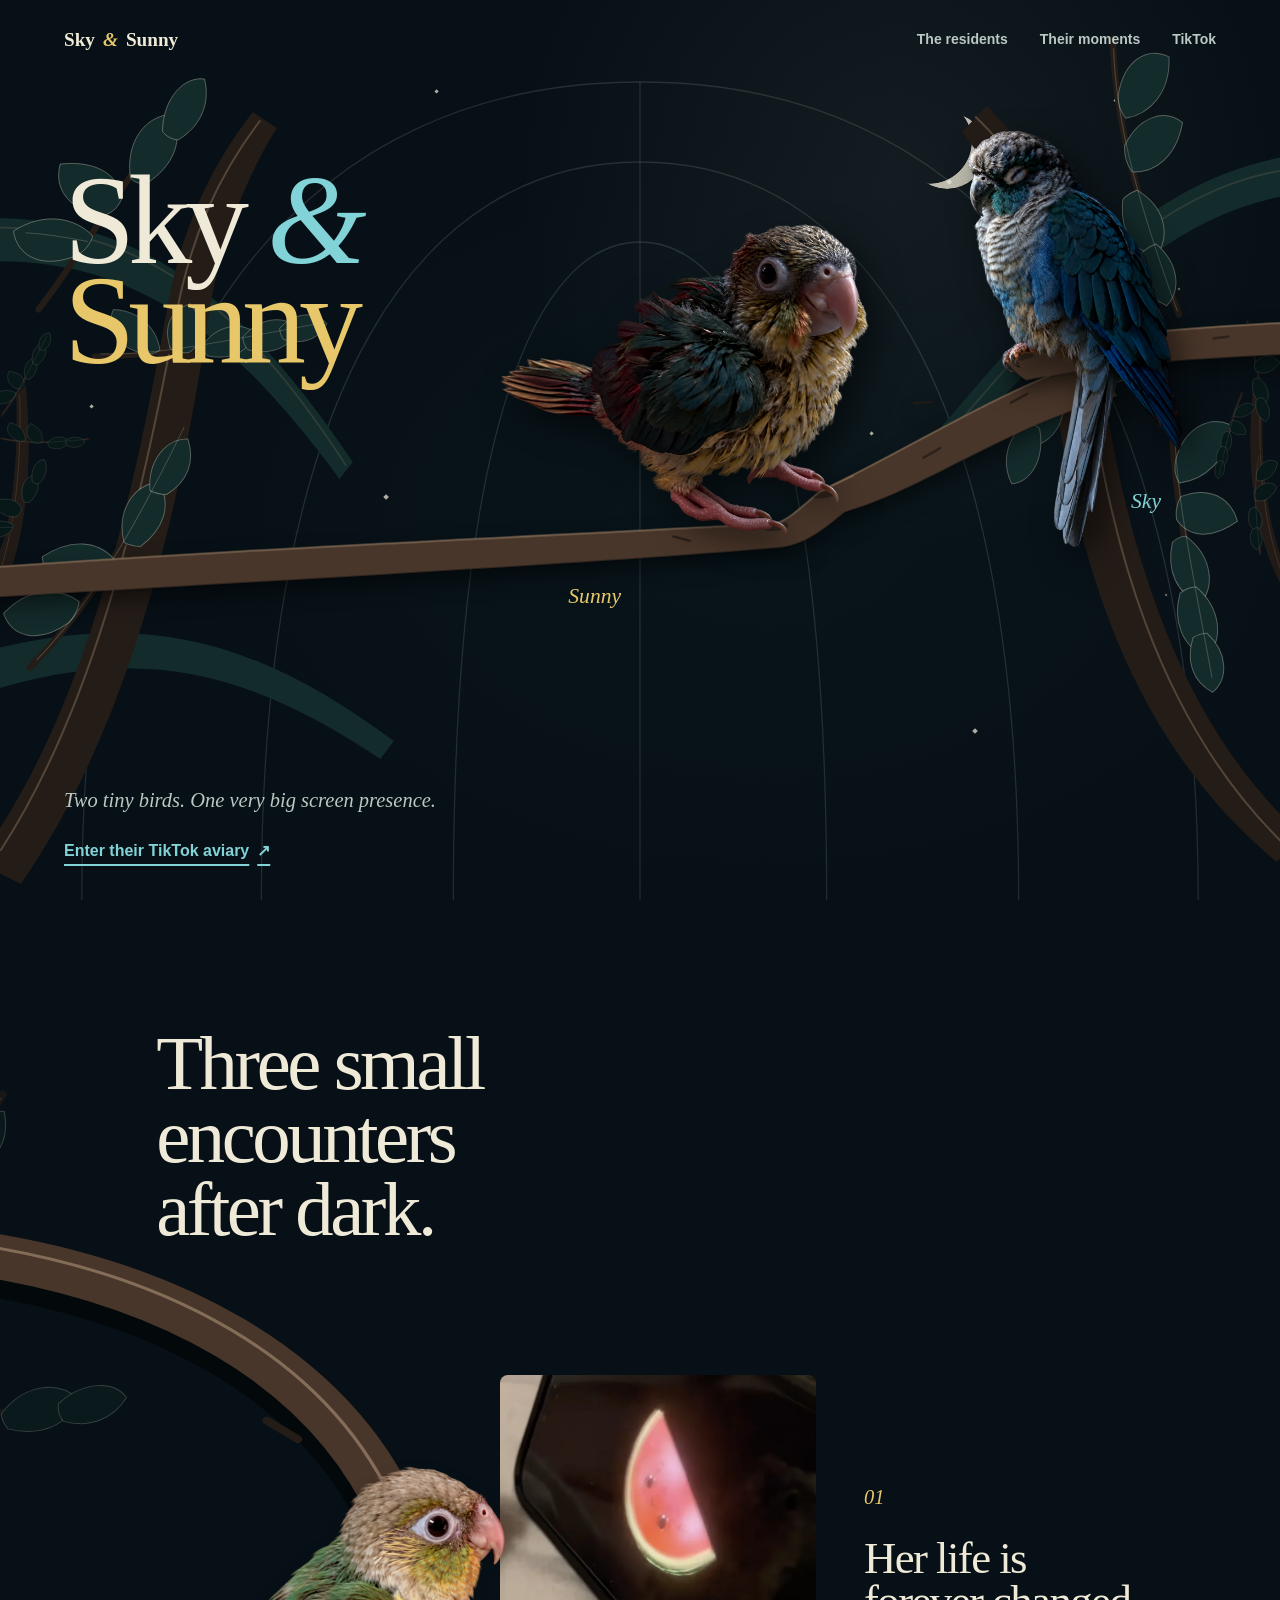
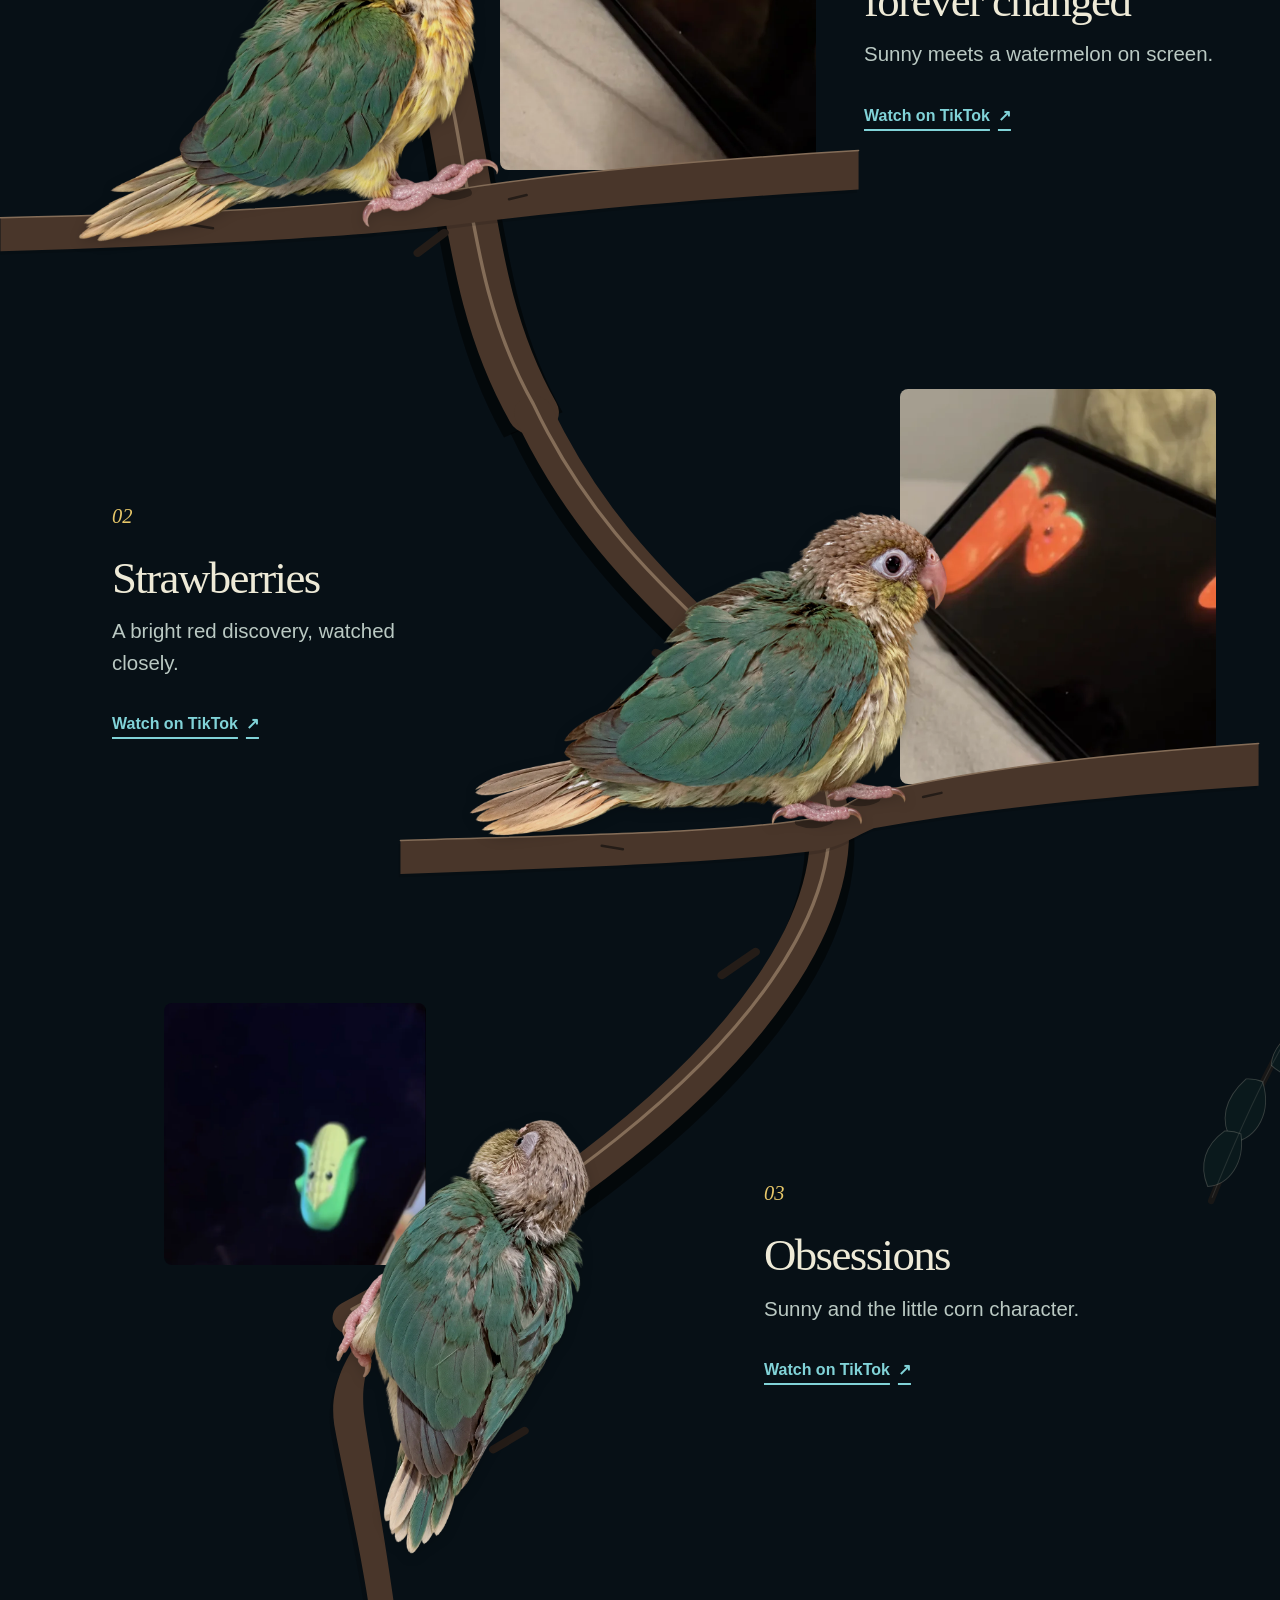
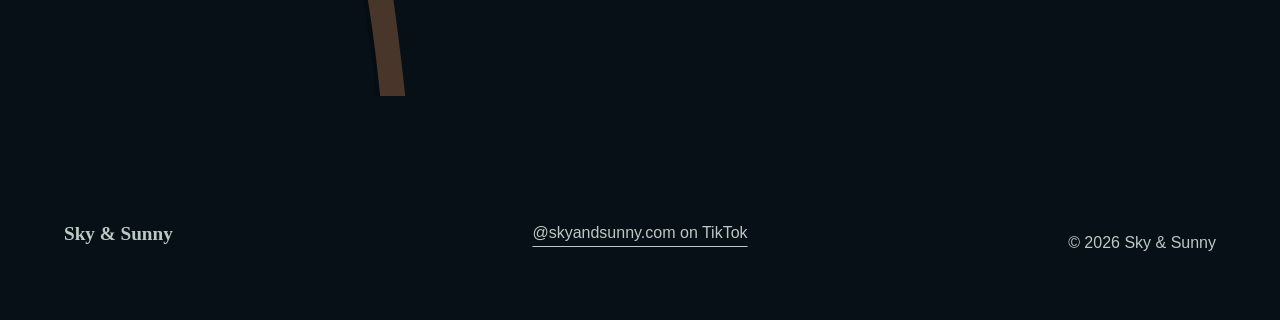
==== index.html @ a493c11f "fix: match hero residents to night reference" ====
<!doctype html>
<html lang="en">
<head>
  <meta charset="utf-8">
  <meta name="viewport" content="width=device-width, initial-scale=1">
  <meta name="description" content="Enter Sky and Sunny’s moonlit aviary and watch three authentic moments from their TikTok account.">
  <title>Sky &amp; Sunny | Night Aviary</title>
  <link rel="icon" href="data:,">
  <link rel="stylesheet" href="/styles.css">
  <script src="/script.js" defer></script>
</head>
<body>
  <a class="skip-link" href="#main-content">Skip to main content</a>

  <header class="site-header">
    <nav class="site-nav" aria-label="Primary navigation">
      <a class="wordmark" href="#top" aria-label="Sky and Sunny, back to top">Sky <span>&amp;</span> Sunny</a>
      <button class="menu-toggle" id="menu-toggle" type="button" aria-expanded="false" aria-controls="site-menu">
        <span>Menu</span>
        <span class="menu-icon" aria-hidden="true"><span></span><span></span></span>
      </button>
      <div class="site-menu" id="site-menu">
        <a href="#residents">The residents</a>
        <a href="#moments">Their moments</a>
        <a href="https://www.tiktok.com/@skyandsunny.com" target="_blank" rel="noreferrer">TikTok</a>
      </div>
    </nav>
  </header>

  <main id="main-content">
    <svg class="scene-definitions" width="0" height="0" aria-hidden="true" focusable="false">
      <defs>
        <symbol id="leaf-spray-a" viewBox="0 0 200 160">
          <path class="leaf-stem" d="M12 148C58 116 102 72 187 13"></path>
          <path class="leaf-blade" d="M54 116C25 119 8 104 11 83C39 75 61 87 70 105C66 111 61 114 54 116Z"></path>
          <path class="leaf-vein" d="M20 87C38 94 52 101 65 108"></path>
          <path class="leaf-blade" d="M83 92C58 81 51 60 62 43C89 48 104 64 101 83C96 89 91 92 83 92Z"></path>
          <path class="leaf-blade" d="M112 70C116 42 137 26 158 31C162 54 147 71 122 78C117 76 114 74 112 70Z"></path>
          <path class="leaf-blade" d="M147 42C155 17 176 5 191 12C190 32 177 47 157 52C152 50 149 47 147 42Z"></path>
        </symbol>
        <symbol id="leaf-spray-b" viewBox="0 0 200 160">
          <path class="leaf-stem" d="M18 150C62 124 102 91 177 18"></path>
          <path class="leaf-blade" d="M54 125C31 132 13 121 11 104C33 92 55 99 67 114C64 120 60 123 54 125Z"></path>
          <path class="leaf-blade" d="M75 108C57 94 57 76 69 63C90 72 98 87 91 102C86 106 81 108 75 108Z"></path>
          <path class="leaf-blade" d="M98 90C100 68 116 53 134 55C138 74 127 89 107 96C103 95 100 93 98 90Z"></path>
          <path class="leaf-blade" d="M126 64C130 41 148 27 166 31C169 50 157 66 136 72C131 70 128 68 126 64Z"></path>
          <path class="leaf-blade" d="M151 40C155 20 171 9 186 14C187 31 176 43 159 47C155 45 153 43 151 40Z"></path>
          <path class="leaf-vein" d="M22 145C67 120 109 80 177 20"></path>
        </symbol>
        <symbol id="leaf-spray-c" viewBox="0 0 200 160">
          <path class="leaf-stem" d="M8 146C64 125 116 91 190 30"></path>
          <path class="leaf-blade" d="M48 128C21 133 5 120 7 101C33 91 53 101 62 117C58 123 54 126 48 128Z"></path>
          <path class="leaf-blade" d="M82 111C58 108 45 92 51 75C77 71 94 82 99 99C95 105 89 109 82 111Z"></path>
          <path class="leaf-blade" d="M111 91C116 67 135 55 154 61C155 81 143 94 121 99C117 97 114 95 111 91Z"></path>
          <path class="leaf-blade" d="M145 64C153 43 172 34 187 41C185 59 173 70 155 72C151 70 148 68 145 64Z"></path>
          <path class="leaf-vein" d="M15 143C67 123 119 88 188 32"></path>
        </symbol>
      </defs>
    </svg>

    <section class="hero-habitat" id="top" aria-labelledby="hero-title">
      <div class="habitat-plane canopy-back" data-depth="-2" aria-hidden="true">
        <div class="moon-disc"></div>
        <div class="star-field">
          <span class="star"></span><span class="star"></span><span class="star"></span>
          <span class="star"></span><span class="star"></span><span class="star"></span>
          <span class="star"></span><span class="star"></span><span class="star"></span>
          <span class="star"></span><span class="star"></span><span class="star"></span>
        </div>
        <svg class="aviary-ribs" viewBox="0 0 1440 900" preserveAspectRatio="none" focusable="false">
          <path d="M92 900C92 324 356 82 720 82S1348 324 1348 900"></path>
          <path d="M294 900C294 376 478 162 720 162S1146 376 1146 900"></path>
          <path d="M510 900C510 430 602 242 720 242S930 430 930 900"></path>
          <path d="M720 82V900"></path>
        </svg>
        <svg class="back-branches" viewBox="0 0 1440 900" preserveAspectRatio="none" focusable="false">
          <path class="back-branch" d="M-50 219C137 208 257 278 397 462L382 479C246 315 132 249 -50 263Z"></path>
          <path class="back-branch" d="M1492 151C1291 166 1200 285 1031 455L1048 474C1218 315 1307 203 1492 190Z"></path>
          <path class="back-branch" d="M-88 672C142 596 285 637 443 741L428 759C272 667 137 632 -88 716Z"></path>
          <path class="back-branch-light" d="M-32 228C146 220 261 290 389 465M1478 166C1295 181 1208 292 1040 462"></path>
        </svg>
      </div>

      <div class="habitat-plane canopy-middle" data-depth="2" aria-hidden="true">
        <svg class="middle-foliage foliage-left" viewBox="0 0 520 900" focusable="false">
          <path class="branch-fill" d="M-32 862C68 726 118 536 158 310C172 230 202 166 244 112L268 128C230 190 208 256 198 328C164 552 111 741 12 884Z"></path>
          <path class="branch-fill-light" d="M-8 850C79 716 128 531 168 312C183 234 210 175 251 121"></path>
          <g class="leaf-fill">
            <use href="#leaf-spray-a" x="-18" y="94" width="258" height="202" transform="rotate(-17 110 195)"></use>
            <use href="#leaf-spray-b" x="92" y="250" width="218" height="174" transform="rotate(31 201 337)"></use>
            <use href="#leaf-spray-c" x="-42" y="430" width="276" height="214" transform="rotate(-25 92 537)"></use>
          </g>
        </svg>
        <svg class="middle-foliage foliage-right" viewBox="0 0 520 900" focusable="false">
          <path class="branch-fill" d="M552 836C430 726 370 548 344 326C334 236 294 164 236 106L211 132C263 196 291 265 299 347C320 561 381 742 526 862Z"></path>
          <path class="branch-fill-light" d="M531 842C411 724 354 547 331 329C321 243 284 174 225 117"></path>
          <g class="leaf-fill">
            <use href="#leaf-spray-c" x="270" y="74" width="270" height="210" transform="rotate(109 404 180)"></use>
            <use href="#leaf-spray-a" x="190" y="270" width="238" height="186" transform="rotate(151 312 364)"></use>
            <use href="#leaf-spray-b" x="306" y="438" width="280" height="218" transform="rotate(121 446 546)"></use>
          </g>
        </svg>
      </div>

      <div class="hero-content" id="residents">
        <div class="hero-title-block">
          <h1 id="hero-title"><span>Sky <i>&amp;</i></span><span>Sunny</span></h1>
        </div>
        <div class="residents" aria-label="Portraits of Sunny and Sky">
          <figure class="resident resident-sunny" data-face="sunny">
            <svg class="resident-support shared-perch" data-support-svg="sunny" viewBox="0 0 1366 1152" aria-hidden="true" focusable="false">
              <defs>
                <clipPath id="sunny-support-clip" clipPathUnits="userSpaceOnUse"><path d="M-2200 1280C-1200 1200 -300 1160 980 1095C1040 1080 1100 1010 1150 975C1420 850 1850 620 2100 670C2300 760 2450 850 2600 926L2600 1010C2450 930 2300 840 2100 790C1850 760 1500 950 1230 1052C1160 1110 1090 1170 990 1180C300 1240 -900 1300 -2200 1380Z"></path></clipPath>
                <clipPath id="sunny-wide-trim" clipPathUnits="userSpaceOnUse"><rect x="-3000" y="-1000" width="4260" height="4000"></rect></clipPath>
              </defs>
              <path class="support-shadow support-wide" clip-path="url(#sunny-wide-trim)" transform="translate(-5 10)" d="M-2200 1280C-1200 1200 -300 1160 980 1095C1040 1080 1100 1010 1150 975C1420 850 1850 620 2100 670C2320 650 2580 640 2800 650C2580 690 2320 720 2100 740C1850 760 1500 950 1230 1052C1160 1110 1090 1170 990 1180C300 1240 -900 1300 -2200 1380Z"></path>
              <path class="support-shadow support-intermediate" transform="translate(-5 10)" d="M-2200 1280C-1200 1200 -300 1160 980 1095C1040 1080 1100 1010 1150 975C1420 850 1850 620 2100 670C2300 760 2450 850 2600 926C2740 920 2890 900 3000 900C2860 940 2720 980 2600 1010C2450 930 2300 840 2100 790C1850 760 1500 950 1230 1052C1160 1110 1090 1170 990 1180C300 1240 -900 1300 -2200 1380Z"></path>
              <path class="support-shadow support-connector support-connector-wide" transform="translate(-5 10)" d="M1150 975C1420 850 1780 620 2110 510L2200 640C1800 750 1500 980 1230 1052C1200 1060 1170 1020 1150 975Z"></path>
              <path class="support-shadow support-connector support-connector-tablet" transform="translate(-5 10)" d="M1150 975C1260 910 1420 650 1600 520L1720 620C1530 700 1340 880 1230 1052C1200 1060 1170 1020 1150 975Z"></path>
              <path class="support-wood support-wide" clip-path="url(#sunny-wide-trim)" data-shared-support="sunny" data-internal-terminal="2800,650" d="M-2200 1280C-1200 1200 -300 1160 980 1095C1040 1080 1100 1010 1150 975C1420 850 1850 620 2100 670C2320 650 2580 640 2800 650C2580 690 2320 720 2100 740C1850 760 1500 950 1230 1052C1160 1110 1090 1170 990 1180C300 1240 -900 1300 -2200 1380Z"></path>
              <path class="support-wood support-intermediate" data-shared-support="sunny" data-internal-terminal="3000,900" d="M-2200 1280C-1200 1200 -300 1160 980 1095C1040 1080 1100 1010 1150 975C1420 850 1850 620 2100 670C2300 760 2450 850 2600 926C2740 920 2890 900 3000 900C2860 940 2720 980 2600 1010C2450 930 2300 840 2100 790C1850 760 1500 950 1230 1052C1160 1110 1090 1170 990 1180C300 1240 -900 1300 -2200 1380Z"></path>
              <path class="support-wood support-connector support-connector-wide" data-shared-support="connector" d="M1150 975C1420 850 1780 620 2110 510L2200 640C1800 750 1500 980 1230 1052C1200 1060 1170 1020 1150 975Z"></path>
              <path class="support-wood support-connector support-connector-tablet" data-shared-support="connector" d="M1150 975C1260 910 1420 650 1600 520L1720 620C1530 700 1340 880 1230 1052C1200 1060 1170 1020 1150 975Z"></path>
              <path class="support-boundary support-wide" clip-path="url(#sunny-wide-trim)" data-support-contour="sunny" data-support-bird=".resident-sunny .resident-cutout" data-support-anchors="980,1095;1150,975" d="M-2200 1280C-1200 1200 -300 1160 980 1095C1040 1080 1100 1010 1150 975C1420 850 1850 620 2100 670C2320 650 2580 640 2800 650"></path>
              <path class="support-boundary support-intermediate" data-support-contour="sunny" data-support-bird=".resident-sunny .resident-cutout" data-support-anchors="980,1095;1150,975" d="M-2200 1280C-1200 1200 -300 1160 980 1095C1040 1080 1100 1010 1150 975C1420 850 1850 620 2100 670C2300 760 2450 850 2600 926C2740 920 2890 900 3000 900"></path>
              <path class="support-boundary support-connector support-connector-wide" d="M1150 975C1420 850 1780 620 2110 510"></path>
              <path class="support-boundary support-connector support-connector-tablet" d="M1150 975C1260 910 1420 650 1600 520"></path>
              <path class="support-contact-shadow" clip-path="url(#sunny-support-clip)" d="M934 1103Q974 1119 1018 1101M1110 990Q1148 1002 1190 982"></path>
              <path class="support-fissure sunny-support-fissure" clip-path="url(#sunny-wide-trim)" d="M620 1140L680 1156M1310 972L1362 958M1510 950L1560 936"></path>
              <path class="support-fissure support-connector support-connector-wide" d="M1510 860L1570 825M1820 665L1880 632"></path>
              <path class="support-fissure support-connector support-connector-tablet" d="M1218 785L1260 742M1270 590L1315 555"></path>
            </svg>
            <img class="resident-cutout" src="/assets/sunny-cutout.webp" width="1366" height="1152" alt="Sunny, a small green-and-yellow bird with a rosy tail and visible pink feet.">
            <figcaption>Sunny</figcaption>
          </figure>
          <figure class="resident resident-sky" data-face="sky">
            <svg class="resident-support" data-support-svg="sky" viewBox="0 0 1024 1536" aria-hidden="true" focusable="false">
              <defs><clipPath id="sky-support-clip" clipPathUnits="userSpaceOnUse"><path d="M300 850C320 840 340 830 350 824C620 760 980 730 1450 710L1450 825C980 842 650 870 378 924C340 900 320 875 300 850Z"></path></clipPath></defs>
              <path class="support-shadow" transform="translate(-5 10)" d="M300 850C320 840 340 830 350 824C620 760 980 730 1450 710L1450 825C980 842 650 870 378 924C340 900 320 875 300 850Z"></path>
              <path class="support-wood" data-shared-support="sky" d="M300 850C320 840 340 830 350 824C620 760 980 730 1450 710L1450 825C980 842 650 870 378 924C340 900 320 875 300 850Z"></path>
              <path class="support-boundary" data-support-contour="sky" data-support-bird=".resident-sky .resident-cutout" data-support-anchors="350,824" d="M300 850C320 840 340 830 350 824C620 760 980 730 1450 710"></path>
              <path class="support-contact-shadow" clip-path="url(#sky-support-clip)" d="M302 835Q346 852 394 832"></path>
              <path class="support-fissure" d="M-30 1008L34 1004M650 820L716 808M1060 772L1114 766"></path>
            </svg>
            <img class="resident-cutout" src="/assets/sky-cutout.webp" width="1024" height="1536" alt="Sky, a turquoise-and-grey bird ready to settle on the shared branch.">
            <figcaption>Sky</figcaption>
          </figure>
        </div>
        <div class="hero-note">
          <p>Two tiny birds. One very big screen presence.</p>
          <a href="https://www.tiktok.com/@skyandsunny.com" target="_blank" rel="noreferrer">Enter their TikTok aviary <span aria-hidden="true">↗</span></a>
        </div>
      </div>

      <div class="habitat-plane canopy-foreground" data-depth="4" data-entrance aria-hidden="true">
        <svg class="front-foliage front-left" viewBox="0 0 540 900" focusable="false">
          <path class="branch-front" d="M-42 932C35 760 65 532 57 258L91 221C116 504 95 747 12 944Z"></path>
          <path class="branch-front-light" d="M-15 924C48 751 77 526 69 256"></path>
          <g class="leaf-front">
            <use href="#leaf-spray-b" x="-76" y="58" width="322" height="250" transform="rotate(-21 82 181)"></use>
            <use href="#leaf-spray-c" x="18" y="286" width="294" height="230" transform="rotate(33 164 398)"></use>
            <use href="#leaf-spray-a" x="-100" y="520" width="344" height="268" transform="rotate(-27 72 654)"></use>
          </g>
        </svg>
        <svg class="front-foliage front-right" viewBox="0 0 540 900" focusable="false">
          <path class="branch-front" d="M590 934C501 760 470 525 482 258L448 222C419 498 444 746 558 948Z"></path>
          <path class="branch-front-light" d="M566 928C489 751 462 524 473 257"></path>
          <g class="leaf-front">
            <use href="#leaf-spray-a" x="294" y="42" width="330" height="256" transform="rotate(117 459 171)"></use>
            <use href="#leaf-spray-b" x="220" y="284" width="298" height="232" transform="rotate(145 369 400)"></use>
            <use href="#leaf-spray-c" x="310" y="512" width="342" height="266" transform="rotate(122 481 645)"></use>
          </g>
        </svg>
      </div>
    </section>

    <section class="moments-habitat" id="moments" aria-labelledby="moments-title">
      <div class="moments-intro">
        <h2 id="moments-title">Three small encounters after dark.</h2>
      </div>
      <svg class="moment-foliage moment-foliage-left" viewBox="0 0 340 800" aria-hidden="true" focusable="false">
        <use href="#leaf-spray-c" x="-80" y="28" width="300" height="232" transform="rotate(-19 70 144)"></use>
        <use href="#leaf-spray-a" x="22" y="244" width="254" height="198" transform="rotate(29 148 344)"></use>
        <use href="#leaf-spray-b" x="-98" y="490" width="318" height="246" transform="rotate(-27 62 612)"></use>
      </svg>
      <svg class="moment-foliage moment-foliage-right" viewBox="0 0 340 800" aria-hidden="true" focusable="false">
        <use href="#leaf-spray-b" x="118" y="40" width="300" height="232" transform="rotate(113 270 156)"></use>
        <use href="#leaf-spray-c" x="40" y="270" width="258" height="200" transform="rotate(151 172 370)"></use>
        <use href="#leaf-spray-a" x="132" y="500" width="314" height="244" transform="rotate(123 288 622)"></use>
      </svg>
      <svg class="habitat-branch habitat-branch-compact" viewBox="0 0 390 2720" preserveAspectRatio="none" aria-hidden="true" focusable="false">
        <path class="compact-branch-shadow" transform="translate(-7 8)" d="M421 -50C398 145 368 260 356 327C401 365 416 485 416 807C404 901 372 1012 358 1077C401 1120 415 1275 415 1586C403 1710 350 1832 264 1910C235 1902 210 1892 190 1888C180 1905 176 1922 177.6 1938L177.6 2082C238 2104 355 2112 400 2152C416 2250 416 2450 416 2647C407 2708 383 2760 364 2790L384 2790C406 2740 427 2690 429 2638C424 2440 424 2230 409 2144C365 2098 260 2080 207 2052C205 1994 209 1955 218 1920C233 1918 248 1915 264 1910C380 1840 419 1702 428 1580C424 1265 412 1105 375 1068C389 1006 418 895 429 800C424 475 410 350 374 320C386 255 414 140 435 -50Z"></path>
        <path class="branch-main compact-branch-main segment-three" data-support-body="obsessions" d="M421 -50C398 145 368 260 356 327C401 365 416 485 416 807C404 901 372 1012 358 1077C401 1120 415 1275 415 1586C403 1710 350 1832 264 1910C235 1902 210 1892 190 1888C180 1905 176 1922 177.6 1938L177.6 2082C238 2104 355 2112 400 2152C416 2250 416 2450 416 2647C407 2708 383 2760 364 2790L384 2790C406 2740 427 2690 429 2638C424 2440 424 2230 409 2144C365 2098 260 2080 207 2052C205 1994 209 1955 218 1920C233 1918 248 1915 264 1910C380 1840 419 1702 428 1580C424 1265 412 1105 375 1068C389 1006 418 895 429 800C424 475 410 350 374 320C386 255 414 140 435 -50Z"></path>
        <path class="branch-edge compact-branch-edge" d="M421 -40C399 150 370 262 358 326C402 367 417 486 417 804M416 812C404 906 373 1012 360 1075M359 1082C402 1124 416 1277 416 1584M415 1591C403 1714 350 1832 264 1910C235 1902 210 1892 190 1888C180 1905 176 1922 177.6 1938M400 2152C416 2250 417 2460 417 2644C408 2709 385 2758 366 2782"></path>
        <path class="support-boundary compact-contact-boundary" data-support-contour="obsessions" data-support-bird=".moment-obsessions .moment-bird" data-support-owner=".branch-main.segment-three" data-support-anchors="205,800" data-continuous-main="true" d="M177.6 1938L177.6 2082"></path>
        <path class="branch-mark compact-branch-mark" d="M375 276L391 291M374 1015L392 1028M391 1770L374 1788M389 2460L405 2478"></path>
      </svg>
      <svg class="habitat-branch" viewBox="0 0 1440 2720" preserveAspectRatio="none" aria-hidden="true" focusable="false">
        <path class="branch-shadow segment-one" d="M-80 92C180 124 384 246 456 470C538 724 512 902 600 1080"></path>
        <path class="branch-shadow segment-two" d="M600 1080C690 1298 820 1370 904 1510C996 1664 884 1948 396 2248"></path>
        <path class="branch-shadow branch-fill-shadow segment-three" transform="translate(-4 10)" d="M396 2232L402 2263C388 2288 370 2324 376 2370C390 2460 420 2590 430 2753L460 2772C448 2600 420 2440 410 2360C404 2310 418 2280 430 2255L425 2240Z"></path>
        <path class="branch-main segment-one" d="M-80 76C180 108 384 230 456 454C538 708 512 886 600 1064"></path>
        <path class="branch-main segment-two" data-support-body="obsessions" d="M600 1064C690 1282 820 1354 904 1494C996 1648 884 1932 396 2232"></path>
        <path class="branch-main segment-three" d="M396 2232L402 2263C388 2288 370 2324 376 2370C390 2460 420 2590 430 2753L460 2772C448 2600 420 2440 410 2360C404 2310 418 2280 430 2255L425 2240Z"></path>
        <path class="branch-edge" d="M-80 65C180 97 384 219 456 443C538 697 512 875 600 1053C690 1271 820 1343 904 1483C996 1637 884 1921 396 2221"></path>
        <path class="support-boundary desktop-contact-boundary" data-support-contour="obsessions" data-support-bird=".moment-obsessions .moment-bird" data-support-owner=".branch-main.segment-three" data-support-anchors="205,800" data-continuous-main="true" d="M396 2232L402 2263"></path>
        <path class="branch-mark" d="M300 300L335 324M500 832L470 858M738 1374L774 1392M850 1760L812 1790M590 2378L555 2402"></path>
      </svg>

      <div class="moment-sequence">
        <article class="moment moment-watermelon" data-moment>
          <div class="moment-opening">
            <a class="moment-image-link" href="https://www.tiktok.com/@skyandsunny.com/video/7214467392791907590" target="_blank" rel="noreferrer" aria-label="Watch Her life is forever changed on TikTok">
              <span class="moment-context" aria-hidden="true">
                <img src="/assets/moment-watermelon.webp" width="1400" height="860" alt="" loading="lazy" decoding="async">
              </span>
              <svg class="moment-support moment-twig moment-perch" data-support-svg="watermelon" viewBox="0 0 1448 1086" aria-hidden="true" focusable="false">
                <defs><clipPath id="watermelon-support-clip" clipPathUnits="userSpaceOnUse"><path d="M-180 1010C300 1000 760 985 1100 932C1430 880 1830 845 2250 820L2250 930C1880 952 1480 982 1060 1036C760 1070 300 1090 -180 1105Z"></path></clipPath></defs>
                <path class="support-shadow" transform="translate(-5 10)" d="M-180 1010C300 1000 760 985 1100 932C1430 880 1830 845 2250 820L2250 930C1880 952 1480 982 1060 1036C760 1070 300 1090 -180 1105Z"></path>
                <path class="support-wood" data-support-body="watermelon" d="M-180 1010C300 1000 760 985 1100 932C1430 880 1830 845 2250 820L2250 930C1880 952 1480 982 1060 1036C760 1070 300 1090 -180 1105Z"></path>
                <path class="support-boundary" data-support-contour="watermelon" data-support-bird=".moment-watermelon .moment-bird" data-support-anchors="1100,932" d="M-180 1010C300 1000 760 985 1100 932C1430 880 1830 845 2250 820"></path>
                <path class="support-contact-shadow" clip-path="url(#watermelon-support-clip)" d="M1054 942Q1096 958 1144 939"></path>
                <path class="support-fissure" d="M360 1030L422 1040M1260 958L1310 946"></path>
              </svg>
              <img class="moment-bird" src="/assets/moment-watermelon-cutout.webp" width="1448" height="1086" alt="" loading="lazy" decoding="async">
            </a>
          </div>
          <div class="moment-copy caption-clear">
            <span class="moment-number">01</span>
            <h3>Her life is forever changed</h3>
            <p>Sunny meets a watermelon on screen.</p>
            <a href="https://www.tiktok.com/@skyandsunny.com/video/7214467392791907590" target="_blank" rel="noreferrer">Watch on TikTok <span aria-hidden="true">↗</span></a>
          </div>
        </article>

        <article class="moment moment-strawberries" data-moment>
          <div class="moment-opening">
            <a class="moment-image-link" href="https://www.tiktok.com/@skyandsunny.com/video/7214307952763620613" target="_blank" rel="noreferrer" aria-label="Watch Strawberries on TikTok">
              <span class="moment-context" aria-hidden="true">
                <img src="/assets/moment-strawberries.webp" width="1400" height="851" alt="" loading="lazy" decoding="async">
              </span>
              <svg class="moment-support moment-twig moment-perch" data-support-svg="strawberries" viewBox="0 0 1448 1086" aria-hidden="true" focusable="false">
                <defs><clipPath id="strawberries-support-clip" clipPathUnits="userSpaceOnUse"><path d="M-180 1035C360 1018 770 1012 995 971C1050 960 1092 926 1130 908C1450 830 1820 790 2250 760L2250 880C1880 905 1500 940 1160 1000C1110 1022 1070 1050 1010 1062C770 1095 360 1110 -180 1130Z"></path></clipPath></defs>
                <path class="support-shadow" transform="translate(-5 10)" d="M-180 1035C360 1018 770 1012 995 971C1050 960 1092 926 1130 908C1450 830 1820 790 2250 760L2250 880C1880 905 1500 940 1160 1000C1110 1022 1070 1050 1010 1062C770 1095 360 1110 -180 1130Z"></path>
                <path class="support-wood" data-support-body="strawberries" d="M-180 1035C360 1018 770 1012 995 971C1050 960 1092 926 1130 908C1450 830 1820 790 2250 760L2250 880C1880 905 1500 940 1160 1000C1110 1022 1070 1050 1010 1062C770 1095 360 1110 -180 1130Z"></path>
                <path class="support-boundary" data-support-contour="strawberries" data-support-bird=".moment-strawberries .moment-bird" data-support-anchors="995,971;1130,908" d="M-180 1035C360 1018 770 1012 995 971C1050 960 1092 926 1130 908C1450 830 1820 790 2250 760"></path>
                <path class="support-contact-shadow" clip-path="url(#strawberries-support-clip)" d="M948 982Q990 998 1034 978M1088 920Q1127 936 1168 916"></path>
                <path class="support-fissure" d="M390 1050L450 1060M1300 912L1352 900"></path>
              </svg>
              <img class="moment-bird" src="/assets/moment-strawberries-cutout.webp" width="1448" height="1086" alt="" loading="lazy" decoding="async">
            </a>
          </div>
          <div class="moment-copy caption-clear">
            <span class="moment-number">02</span>
            <h3>Strawberries</h3>
            <p>A bright red discovery, watched closely.</p>
            <a href="https://www.tiktok.com/@skyandsunny.com/video/7214307952763620613" target="_blank" rel="noreferrer">Watch on TikTok <span aria-hidden="true">↗</span></a>
          </div>
        </article>

        <article class="moment moment-obsessions" data-moment>
          <div class="moment-opening">
            <a class="moment-image-link" href="https://www.tiktok.com/@skyandsunny.com/video/7213469583162854662" target="_blank" rel="noreferrer" aria-label="Watch Obsessions on TikTok">
              <span class="moment-context" aria-hidden="true">
                <img src="/assets/moment-obsessions.webp" width="1400" height="2251" alt="" loading="lazy" decoding="async">
              </span>
              <img class="moment-bird" src="/assets/moment-obsessions-cutout.webp" width="1024" height="1536" alt="" loading="lazy" decoding="async">
            </a>
          </div>
          <div class="moment-copy caption-clear">
            <span class="moment-number">03</span>
            <h3>Obsessions</h3>
            <p>Sunny and the little corn character.</p>
            <a href="https://www.tiktok.com/@skyandsunny.com/video/7213469583162854662" target="_blank" rel="noreferrer">Watch on TikTok <span aria-hidden="true">↗</span></a>
          </div>
        </article>
      </div>
    </section>
  </main>

  <footer class="site-footer">
    <a class="footer-wordmark" href="#top">Sky &amp; Sunny</a>
    <a href="https://www.tiktok.com/@skyandsunny.com" target="_blank" rel="noreferrer">@skyandsunny.com on TikTok</a>
    <p>&copy; <span id="current-year">2026</span> Sky &amp; Sunny</p>
  </footer>
</body>
</html>
---- styles.css ----
:root {
  --color-canvas: #071016;
  --color-canopy-distant: #142b2b;
  --color-canopy-middle: #0d2021;
  --color-canopy-front: #09191a;
  --color-moon: #eeead7;
  --color-text: #eeead7;
  --color-text-quiet: #bac9c3;
  --color-sunny: #e7c769;
  --color-sky: #81d3d8;
  --color-bark: #49362a;
  --color-bark-dark: #241c17;
  --color-bark-edge: #846d58;
  --color-rib: rgba(186, 201, 195, 0.16);
  --color-star: rgba(238, 234, 215, 0.72);
  --color-moon-edge: rgba(238, 234, 215, 0.34);
  --color-shadow: rgba(0, 0, 0, 0.52);
  --color-contact-shadow: rgba(0, 0, 0, 0.18);
  --color-subject-contact-shadow: rgba(0, 0, 0, 0.34);
  --color-menu: rgba(7, 16, 22, 0.96);
  /* Honest local stacks: this sandbox ships no licensed font files or remote font requests. */
  --font-display: Georgia, "Times New Roman", Times, serif;
  --font-body: "Avenir Next", Avenir, "Segoe UI", Helvetica, Arial, sans-serif;
  --size-display: clamp(5rem, 10vw, 10.5rem);
  --size-h2: clamp(3rem, 6vw, 6.5rem);
  --size-h3: clamp(2rem, 3.5vw, 4rem);
  --size-body-large: clamp(1.05rem, 1.6vw, 1.35rem);
  --size-body: 1rem;
  --size-small: 0.875rem;
  --weight-regular: 400;
  --weight-medium: 600;
  --weight-bold: 700;
  --leading-display: 0.78;
  --leading-heading: 0.95;
  --leading-body: 1.55;
  --space-1: 0.25rem;
  --space-2: 0.5rem;
  --space-3: 0.75rem;
  --space-4: 1rem;
  --space-5: 1.5rem;
  --space-6: 2rem;
  --space-7: 3rem;
  --space-8: 4rem;
  --space-9: 6rem;
  --space-10: 8rem;
  --gutter: clamp(1.25rem, 5vw, 5rem);
  --content-max: 90rem;
  --reading-max: 34rem;
  --header-height: 5rem;
  --touch-target: 2.75rem;
  --line-thin: 0.0625rem;
  --line-medium: 0.125rem;
  --line-branch: clamp(2.5rem, 4.5vw, 4.75rem);
  --line-branch-edge: clamp(0.12rem, 0.3vw, 0.3rem);
  --focus-width: 0.2rem;
  --focus-offset: 0.3rem;
  --shadow-contact: 0 0.1875rem 0.375rem var(--color-contact-shadow);
  --shadow-subject-ambient: 0.7rem 0.85rem 1rem rgba(0, 0, 0, 0.52);
  --layer-back: 1;
  --layer-middle: 2;
  --layer-content: 3;
  --layer-branch: 4;
  --layer-birds: 5;
  --layer-front: 6;
  --layer-title: 7;
  --layer-header: 10;
  --layer-skip: 20;
  --motion-fast: 160ms;
  --motion-entrance: 780ms;
  --motion-ease: cubic-bezier(0.2, 0.72, 0.24, 1);
  --entrance-distance: 0.75rem;
  --depth-x: 0px;
  --depth-y: 0px;
}

*,
*::before,
*::after {
  box-sizing: border-box;
}

html {
  background: var(--color-canvas);
  scroll-behavior: smooth;
  scroll-padding-top: var(--header-height);
}

body {
  margin: 0;
  overflow-x: hidden;
  background: var(--color-canvas);
  color: var(--color-text);
  font-family: var(--font-body);
  font-size: var(--size-body);
  line-height: var(--leading-body);
}

body,
button,
a {
  -webkit-font-smoothing: antialiased;
}

img,
svg {
  display: block;
}

img {
  max-width: 100%;
}

a {
  color: inherit;
  text-underline-offset: var(--space-2);
}

button {
  color: inherit;
  font: inherit;
}

h1,
h2,
h3,
p,
figure {
  margin-top: 0;
}

h1,
h2,
h3 {
  font-family: var(--font-display);
  font-weight: var(--weight-regular);
}

:focus-visible {
  outline: var(--focus-width) solid var(--color-sky);
  outline-offset: var(--focus-offset);
}

.skip-link {
  position: fixed;
  top: var(--space-3);
  left: var(--space-3);
  z-index: var(--layer-skip);
  padding: var(--space-3) var(--space-4);
  background: var(--color-moon);
  color: var(--color-canvas);
  font-weight: var(--weight-bold);
  transform: translateY(calc(-100% - var(--space-6)));
  transition: transform var(--motion-fast) var(--motion-ease);
}

.skip-link:focus {
  transform: translateY(0);
}

.site-header {
  position: absolute;
  inset: 0 0 auto;
  z-index: var(--layer-header);
  min-height: var(--header-height);
}

.site-nav {
  width: min(100%, var(--content-max));
  min-height: var(--header-height);
  margin-inline: auto;
  padding-inline: var(--gutter);
  display: flex;
  align-items: center;
  justify-content: space-between;
  gap: var(--space-5);
}

.wordmark,
.footer-wordmark {
  min-height: var(--touch-target);
  display: inline-flex;
  align-items: center;
  font-family: var(--font-display);
  font-size: 1.2rem;
  font-weight: var(--weight-medium);
  text-decoration: none;
}

.wordmark span {
  margin-inline: var(--space-2);
  color: var(--color-sunny);
  font-style: italic;
}

.site-menu {
  display: flex;
  align-items: center;
  gap: var(--space-6);
}

.site-menu a {
  min-height: var(--touch-target);
  display: inline-flex;
  align-items: center;
  color: var(--color-text-quiet);
  font-size: var(--size-small);
  font-weight: var(--weight-medium);
  text-decoration: none;
}

.site-menu a:hover,
.site-menu a:focus-visible {
  color: var(--color-moon);
}

.menu-toggle {
  display: none;
  min-width: var(--touch-target);
  min-height: var(--touch-target);
  align-items: center;
  justify-content: center;
  gap: var(--space-3);
  padding-inline: var(--space-3);
  border: var(--line-thin) solid var(--color-text-quiet);
  background: var(--color-menu);
  cursor: pointer;
}

.menu-icon {
  display: grid;
  gap: var(--space-2);
}

.menu-icon span {
  width: var(--space-5);
  height: var(--line-medium);
  background: var(--color-text);
  transition: transform var(--motion-fast) var(--motion-ease);
}

.menu-toggle[aria-expanded="true"] .menu-icon span:first-child {
  transform: translateY(var(--space-1)) rotate(45deg);
}

.menu-toggle[aria-expanded="true"] .menu-icon span:last-child {
  transform: translateY(calc(var(--space-1) * -1)) rotate(-45deg);
}

.hero-habitat {
  position: relative;
  isolation: isolate;
  min-height: max(50rem, 100svh);
  overflow: hidden;
  background:
    radial-gradient(circle at 70% 19%, rgba(238, 234, 215, 0.055), transparent 24rem),
    radial-gradient(ellipse at 60% 58%, rgba(20, 56, 59, 0.12), transparent 35rem),
    var(--color-canvas);
}

.scene-definitions {
  position: absolute;
}

.habitat-plane {
  position: absolute;
  inset: 0;
  pointer-events: none;
  transform: translate3d(var(--depth-x), var(--depth-y), 0);
}

.js:not(.is-ready) .canopy-foreground,
.is-depth-active .habitat-plane {
  will-change: transform;
}

.canopy-back {
  z-index: var(--layer-back);
}

.moon-disc {
  position: absolute;
  top: calc(var(--header-height) + var(--space-6));
  left: 74%;
  width: clamp(4.5rem, 6vw, 6rem);
  aspect-ratio: 1;
  border-radius: 50%;
  background: var(--color-moon);
  filter: drop-shadow(0 0 0.7rem rgba(238, 234, 215, 0.26));
  opacity: 0.78;
  transform: translateX(-50%);
  -webkit-mask: radial-gradient(circle at 27% 38%, transparent 0 57%, black 58%);
  mask: radial-gradient(circle at 27% 38%, transparent 0 57%, black 58%);
}

.star-field {
  position: absolute;
  inset: 0;
}

.star {
  position: absolute;
  width: 0.2rem;
  aspect-ratio: 1;
  background: var(--color-star);
  transform: rotate(45deg);
}

.star:nth-child(1) { top: 14%; left: 13%; }
.star:nth-child(2) { top: 23%; left: 25%; width: 0.13rem; opacity: 0.62; }
.star:nth-child(3) { top: 10%; left: 34%; }
.star:nth-child(4) { top: 20%; left: 74%; width: 0.28rem; }
.star:nth-child(5) { top: 11%; left: 87%; }
.star:nth-child(6) { top: 32%; left: 92%; width: 0.12rem; opacity: 0.58; }
.star:nth-child(7) { top: 45%; left: 7%; }
.star:nth-child(8) { top: 55%; left: 30%; width: 0.26rem; }
.star:nth-child(9) { top: 48%; left: 68%; }
.star:nth-child(10) { top: 66%; left: 91%; width: 0.14rem; opacity: 0.64; }
.star:nth-child(11) { top: 75%; left: 17%; }
.star:nth-child(12) { top: 81%; left: 76%; width: 0.25rem; }

.aviary-ribs,
.back-branches {
  position: absolute;
  inset: 0;
  width: 100%;
  height: 100%;
}

.aviary-ribs {
  fill: none;
}

.aviary-ribs path {
  stroke: var(--color-rib);
  stroke-width: 1.4;
}

.back-branch {
  fill: var(--color-canopy-distant);
}

.back-branch-light {
  fill: none;
  stroke: rgba(161, 138, 109, 0.18);
  stroke-linecap: round;
  stroke-width: 2;
}

.canopy-middle {
  z-index: var(--layer-middle);
}

.middle-foliage,
.front-foliage {
  position: absolute;
  top: 0;
  height: 100%;
}

.middle-foliage {
  width: min(42vw, 36rem);
}

.foliage-left,
.front-left {
  left: 0;
}

.foliage-right,
.front-right {
  right: 0;
}

.branch-fill {
  fill: var(--color-bark-dark);
}

.branch-fill-light,
.branch-front-light {
  fill: none;
  stroke: rgba(161, 138, 109, 0.38);
  stroke-linecap: round;
  stroke-width: 2;
}

.leaf-fill {
  fill: var(--color-canopy-distant);
}

.leaf-stem {
  fill: none;
  stroke: var(--color-bark-dark);
  stroke-linecap: round;
  stroke-width: 5;
}

.leaf-blade {
  fill: inherit;
  stroke: var(--color-moon-edge);
  stroke-width: 0.7;
}

.leaf-vein {
  fill: none;
  stroke: rgba(238, 234, 215, 0.2);
  stroke-linecap: round;
  stroke-width: 0.8;
}

.hero-content {
  position: relative;
  width: min(100%, var(--content-max));
  min-height: max(50rem, 100svh);
  margin-inline: auto;
}

.hero-title-block {
  position: absolute;
  top: 19%;
  left: var(--gutter);
  z-index: var(--layer-title);
}

h1 {
  margin-bottom: 0;
  font-size: var(--size-display);
  line-height: var(--leading-display);
  letter-spacing: -0.055em;
}

h1 span {
  display: block;
}

h1 span:last-child {
  color: var(--color-sunny);
}

h1 i {
  color: var(--color-sky);
  font-weight: var(--weight-regular);
}

.residents {
  position: absolute;
  inset: 0;
  z-index: var(--layer-title);
}

.resident {
  position: absolute;
  margin: 0;
}

.resident-cutout {
  position: relative;
  z-index: var(--layer-content);
  display: block;
  width: 100%;
  height: 100%;
  object-fit: contain;
  filter: saturate(0.96) contrast(1.02) drop-shadow(var(--shadow-subject-ambient));
}

.resident-sunny {
  top: 24%;
  left: 39%;
  width: clamp(20rem, 30vw, 30rem);
  aspect-ratio: 1366 / 1152;
}

.resident-sunny figcaption {
  top: calc(100% + 2.5rem);
  left: 18%;
  bottom: auto;
  color: var(--color-sunny);
}

.resident-sky {
  top: 14%;
  right: 6%;
  width: clamp(16rem, 22vw, 24rem);
  aspect-ratio: 2 / 3;
}

.resident-sky figcaption {
  right: 15%;
  bottom: 7%;
  color: var(--color-sky);
}

.resident figcaption {
  position: absolute;
  z-index: var(--layer-title);
  font-family: var(--font-display);
  font-size: 1.35rem;
  font-style: italic;
}

.resident-support,
.moment-support {
  position: absolute;
  pointer-events: none;
  overflow: visible;
}

.resident-support {
  inset: 0;
  z-index: var(--layer-middle);
  width: 100%;
  height: 100%;
  filter: drop-shadow(0 0.65rem 0.65rem rgba(0, 0, 0, 0.46));
}

.support-shadow {
  fill: var(--color-contact-shadow);
  opacity: 0.72;
}

.support-wood {
  fill: var(--color-bark);
}

.support-intermediate {
  display: none;
}

.support-connector-tablet {
  display: none;
}

.support-boundary {
  fill: none;
  stroke: var(--color-bark-edge);
  stroke-linecap: round;
  stroke-linejoin: round;
  stroke-width: 1.5;
  vector-effect: non-scaling-stroke;
}

.support-contact-shadow {
  fill: none;
  stroke: var(--color-subject-contact-shadow);
  stroke-linecap: round;
  stroke-width: 22;
}

.support-fissure {
  fill: none;
  stroke: var(--color-bark-dark);
  stroke-linecap: round;
  stroke-width: 7;
}

.branch-main,
.branch-edge {
  fill: none;
  stroke-linecap: round;
  stroke-linejoin: round;
}

.habitat-branch .branch-shadow {
  fill: none;
  stroke: var(--color-shadow);
  stroke-width: calc(var(--line-branch) + var(--space-4));
}

.habitat-branch .branch-main {
  stroke: var(--color-bark);
  stroke-width: var(--line-branch);
}

.habitat-branch .segment-two {
  stroke-width: calc(var(--line-branch) * 0.76);
}

.habitat-branch .segment-three {
  stroke-width: calc(var(--line-branch) * 0.54);
}

.habitat-branch .branch-shadow.segment-two {
  stroke-width: calc((var(--line-branch) * 0.76) + var(--space-3));
}

.habitat-branch .branch-shadow.segment-three {
  stroke-width: calc((var(--line-branch) * 0.54) + var(--space-2));
}

.branch-edge {
  stroke: var(--color-bark-edge);
  stroke-width: var(--line-branch-edge);
}

.hero-note {
  position: absolute;
  right: auto;
  bottom: 3%;
  left: var(--gutter);
  z-index: var(--layer-title);
  width: min(32rem, 44vw);
}

.hero-note p {
  margin-bottom: var(--space-3);
  color: var(--color-text-quiet);
  font-family: var(--font-display);
  font-size: var(--size-body-large);
  font-style: italic;
}

.hero-note a,
.moment-copy a {
  min-height: var(--touch-target);
  display: inline-flex;
  align-items: center;
  gap: var(--space-2);
  color: var(--color-sky);
  font-weight: var(--weight-bold);
  text-decoration-thickness: var(--line-medium);
}

.hero-note a:hover,
.moment-copy a:hover {
  color: var(--color-sunny);
}

.canopy-foreground {
  z-index: var(--layer-front);
}

.front-foliage {
  width: min(12vw, 11rem);
  filter: blur(0.5px);
  opacity: 0.96;
}

.branch-front {
  fill: var(--color-bark-dark);
}

.leaf-front {
  fill: var(--color-canopy-front);
}

.js .canopy-foreground[data-entrance] {
  --depth-y: var(--entrance-distance);
  transition: transform var(--motion-entrance) var(--motion-ease);
}

.js.is-ready .canopy-foreground[data-entrance] {
  --depth-y: 0px;
}

.js.entrance-complete .canopy-foreground[data-entrance] {
  transition: none;
}

.moments-habitat {
  position: relative;
  isolation: isolate;
  overflow: hidden;
  padding: var(--space-10) var(--gutter);
  background: var(--color-canvas);
}

.moment-foliage {
  position: absolute;
  z-index: var(--layer-back);
  width: min(28vw, 24rem);
  height: 52rem;
  color: var(--color-canopy-middle);
  fill: currentColor;
  opacity: 0.6;
  pointer-events: none;
}

.moment-foliage-left {
  top: 10rem;
  left: -11rem;
}

.moment-foliage-right {
  right: -11rem;
  bottom: 10rem;
}

.moments-intro,
.moment-sequence {
  position: relative;
  width: min(100%, var(--content-max));
  margin-inline: auto;
}

.moments-intro {
  z-index: var(--layer-content);
  margin-bottom: var(--space-10);
  padding-left: 8%;
}

h2 {
  max-width: 13ch;
  margin-bottom: 0;
  font-size: var(--size-h2);
  line-height: var(--leading-heading);
  letter-spacing: -0.045em;
  text-wrap: balance;
}

.habitat-branch {
  position: absolute;
  inset: 18rem 0 0;
  z-index: var(--layer-middle);
  width: 100%;
  height: calc(100% - 18rem);
  overflow: visible;
}

.habitat-branch-compact {
  display: none;
}

.compact-branch-shadow {
  fill: var(--color-shadow);
}

.habitat-branch .compact-branch-main {
  fill: var(--color-bark);
  stroke: none;
}

.habitat-branch .branch-main.segment-three {
  fill: var(--color-bark);
  stroke: none;
}

.habitat-branch .branch-fill-shadow {
  fill: var(--color-contact-shadow);
  stroke: none;
}

.habitat-branch .support-boundary {
  stroke-width: 1.5;
}

.compact-branch-edge {
  stroke-width: 2;
}

.compact-branch-mark {
  stroke-width: 5;
}

.branch-mark {
  fill: none;
  stroke: var(--color-bark-dark);
  stroke-linecap: round;
  stroke-width: 10;
}

.moment-sequence {
  display: grid;
  gap: 9rem;
}

.moment {
  min-width: 0;
  display: grid;
  grid-template-columns: repeat(12, minmax(0, 1fr));
  align-items: center;
  gap: var(--space-7);
}

.moment-opening {
  position: relative;
  min-width: 0;
}

.moment-image-link:focus-visible {
  outline: var(--focus-width) solid var(--color-sky);
  outline-offset: var(--focus-offset);
}

.moment-image-link:focus-visible::after {
  position: absolute;
  z-index: var(--layer-front);
  inset: calc(var(--focus-offset) * -1);
  border: var(--focus-width) solid var(--color-sky);
  content: "";
  pointer-events: none;
}

.moment-watermelon .moment-opening,
.moment-strawberries .moment-opening {
  grid-column: span 8;
}

.moment-watermelon .moment-copy,
.moment-strawberries .moment-copy {
  grid-column: span 4;
}

.moment-strawberries .moment-opening {
  grid-column: 5 / span 8;
}

.moment-strawberries .moment-copy {
  grid-column: 1 / span 4;
  grid-row: 1;
  padding-left: var(--space-7);
}

.moment-obsessions .moment-opening {
  grid-column: 2 / span 5;
}

.moment-obsessions .moment-copy {
  grid-column: 8 / span 4;
}

.moment-image-link {
  position: relative;
  display: block;
  width: 100%;
}

.moment-watermelon .moment-image-link,
.moment-strawberries .moment-image-link {
  aspect-ratio: 8 / 5;
}

.moment-obsessions .moment-image-link {
  aspect-ratio: 4 / 5;
}

.moment-context {
  position: absolute;
  top: 0;
  right: 0;
  z-index: var(--layer-back);
  width: 42%;
  aspect-ratio: 4 / 5;
  overflow: hidden;
  border-radius: var(--space-2);
}

.moment-context img {
  position: absolute;
  max-width: none;
  height: auto;
}

.moment-watermelon .moment-context img {
  top: 0;
  left: -133.333%;
  width: 233.333%;
}

.moment-strawberries .moment-context img {
  top: -4.364%;
  left: -154.545%;
  width: 254.545%;
}

.moment-bird {
  position: absolute;
  bottom: 0;
  left: 0;
  z-index: var(--layer-content);
  width: 68%;
  height: auto;
  filter: brightness(0.94) saturate(0.9) contrast(1.02) drop-shadow(var(--shadow-contact));
}

.moment-obsessions .moment-context {
  right: auto;
  left: 0;
  width: 58%;
  aspect-ratio: 1;
}

.moment-obsessions .moment-context img {
  top: -50%;
  left: -100%;
  width: 200%;
}

.moment-obsessions .moment-bird {
  right: 0;
  left: auto;
  width: 72%;
}

.moment-copy {
  position: relative;
  z-index: var(--layer-branch);
  max-width: var(--reading-max);
}

.moment-number {
  display: block;
  margin-bottom: var(--space-5);
  color: var(--color-sunny);
  font-family: var(--font-display);
  font-size: var(--size-body-large);
  font-style: italic;
}

h3 {
  margin-bottom: var(--space-4);
  font-size: var(--size-h3);
  line-height: var(--leading-heading);
  letter-spacing: -0.035em;
  text-wrap: balance;
}

.moment-copy p {
  margin-bottom: var(--space-5);
  color: var(--color-text-quiet);
  font-size: var(--size-body-large);
}

.moment-support {
  bottom: 0;
  left: 0;
  z-index: var(--layer-middle);
  width: 68%;
  aspect-ratio: 1448 / 1086;
}

.site-footer {
  position: relative;
  min-height: 14rem;
  padding: var(--space-8) var(--gutter);
  display: grid;
  grid-template-columns: repeat(3, minmax(0, 1fr));
  align-items: end;
  gap: var(--space-5);
  overflow: hidden;
  background: var(--color-canvas);
  color: var(--color-text-quiet);
}

.site-footer > * {
  position: relative;
  z-index: var(--layer-content);
}

.site-footer > a:not(.footer-wordmark) {
  min-height: var(--touch-target);
  display: inline-flex;
  align-items: center;
  justify-content: center;
}

.site-footer p {
  margin-bottom: 0;
  text-align: right;
}

@media (max-width: 64rem) {
  :root {
    --size-display: clamp(4.5rem, 11.5vw, 7.5rem);
    --line-branch: clamp(2rem, 5vw, 3.5rem);
  }

  .resident-sunny {
    top: 24%;
    left: 30%;
    width: clamp(19rem, 40vw, 26rem);
  }

  .resident-sky {
    right: 4%;
    width: clamp(14rem, 30vw, 19rem);
  }

  .front-foliage {
    width: 10vw;
  }

  .moment-sequence {
    gap: 10rem;
  }
}

@media (min-width: 52.0625rem) and (max-width: 63.9375rem) {
  .resident-sunny {
    left: 38%;
  }

  .resident-sky {
    top: calc(39% - min(24.75vw, 15.675rem));
  }

}

@media (min-width: 52.0625rem) and (max-width: 64rem) {
  .support-connector-wide {
    display: none;
  }

  .support-connector-tablet {
    display: block;
  }
}

@media (min-width: 90.0625rem) {
  .site-nav,
  .hero-content {
    width: 100%;
  }

  .site-nav {
    padding-inline: 7.75rem;
  }

  .hero-title-block,
  .hero-note {
    left: 7.75rem;
  }

  .moon-disc {
    left: 70%;
  }
}

@media (max-width: 52rem) {
  :root {
    --header-height: 4rem;
    --size-display: clamp(3.45rem, 14vw, 6rem);
    --size-h2: clamp(2.8rem, 10vw, 5rem);
    --size-h3: clamp(2rem, 7vw, 3rem);
    --gutter: clamp(1rem, 4vw, 2rem);
  }

  .site-nav {
    flex-wrap: wrap;
  }

  html:not(.js) .site-header {
    position: relative;
  }

  html:not(.js) .site-menu {
    display: grid;
    grid-template-columns: repeat(3, minmax(0, 1fr));
    padding-inline: 0;
    background: transparent;
  }

  .js .menu-toggle {
    display: inline-flex;
  }

  .site-menu {
    width: calc(100% - (var(--gutter) * 2));
    margin-inline: var(--gutter);
    padding: var(--space-3) var(--space-4) var(--space-4);
    flex-direction: column;
    align-items: stretch;
    gap: var(--space-1);
    background: var(--color-menu);
  }

  .site-menu a {
    justify-content: center;
  }

  .js .site-menu[hidden] {
    display: none;
  }

  .hero-habitat,
  .hero-content {
    min-height: max(43rem, 100svh);
  }

  .moon-disc {
    top: calc(var(--header-height) + var(--space-5));
    right: var(--gutter);
    left: auto;
    width: clamp(2.25rem, 10vw, 2.75rem);
    transform: none;
  }

  .aviary-ribs path {
    stroke-width: 1.5;
  }

  .middle-foliage {
    width: 46vw;
  }

  .front-foliage {
    width: 7vw;
  }

  .hero-title-block {
    top: 12%;
    left: var(--gutter);
  }

  .resident-sunny {
    top: 27%;
    left: 0;
    width: clamp(13rem, 54vw, 21rem);
  }

  .resident-sky {
    top: 28%;
    right: 0;
    width: clamp(10rem, 40vw, 17rem);
  }

  .support-connector {
    display: none;
  }

  @media (min-width: 25.0625rem) {
    .resident-sunny .support-wide {
      display: none;
    }

    .resident-sunny .support-intermediate {
      display: block;
    }
  }

  .resident figcaption {
    font-size: 1.05rem;
  }

  .resident-sunny figcaption {
    left: 22%;
    bottom: auto;
  }

  .resident-sky figcaption {
    right: 20%;
    bottom: 8%;
  }

  .hero-note {
    right: auto;
    bottom: 3%;
    left: var(--gutter);
    width: calc(100% - (var(--gutter) * 2));
  }

  .hero-note p {
    margin-bottom: var(--space-2);
  }

  .moments-habitat {
    min-height: 0;
    padding-block: var(--space-9) var(--space-10);
  }

  .moments-intro {
    margin-bottom: var(--space-9);
    padding-left: 8%;
  }

  .habitat-branch:not(.habitat-branch-compact) {
    display: none;
  }

  .habitat-branch-compact {
    display: block;
    inset: 15rem 0 0;
    width: 100%;
    height: calc(100% - 15rem);
  }

  .moment-foliage {
    width: 12rem;
    height: 34rem;
    opacity: 0.5;
  }

  .moment-foliage-left { left: -8rem; }
  .moment-foliage-right { right: -8rem; }

  .moment-sequence {
    gap: 6rem;
  }

  .moment {
    grid-template-columns: minmax(0, 1fr);
    gap: var(--space-6);
    padding-left: var(--space-6);
  }

  .moment-watermelon .moment-opening,
  .moment-strawberries .moment-opening,
  .moment-obsessions .moment-opening,
  .moment-watermelon .moment-copy,
  .moment-strawberries .moment-copy,
  .moment-obsessions .moment-copy {
    grid-column: 1;
    grid-row: auto;
  }

  .moment-strawberries .moment-copy {
    padding-left: 0;
  }

  .moment-copy {
    padding-left: var(--space-5);
  }

  .site-footer {
    grid-template-columns: minmax(0, 1fr);
    align-items: start;
  }

  .site-footer > a:not(.footer-wordmark) {
    justify-content: flex-start;
  }

  .site-footer p {
    text-align: left;
  }
}

@media (max-width: 25rem) {
  :root {
    --size-display: clamp(3rem, 13.5vw, 3.5rem);
  }

  .resident-sunny {
    top: 30%;
    width: 62vw;
  }

  .resident-sky {
    top: 28%;
    width: 48vw;
  }

  .resident-sunny .support-wide[clip-path] {
    clip-path: none;
  }

  .hero-note {
    font-size: var(--size-small);
  }

  .moment {
    padding-left: var(--space-4);
  }
}

@media (prefers-reduced-motion: reduce) {
  html:focus-within {
    scroll-behavior: auto;
  }

  *,
  *::before,
  *::after {
    scroll-behavior: auto;
    transition-duration: 0.01ms;
    transition-delay: 0ms;
    animation-duration: 0.01ms;
    animation-iteration-count: 1;
  }

  .habitat-plane,
  .js .canopy-foreground[data-entrance],
  .js.is-ready .canopy-foreground[data-entrance] {
    --depth-x: 0px;
    --depth-y: 0px;
    transform: none;
  }
}
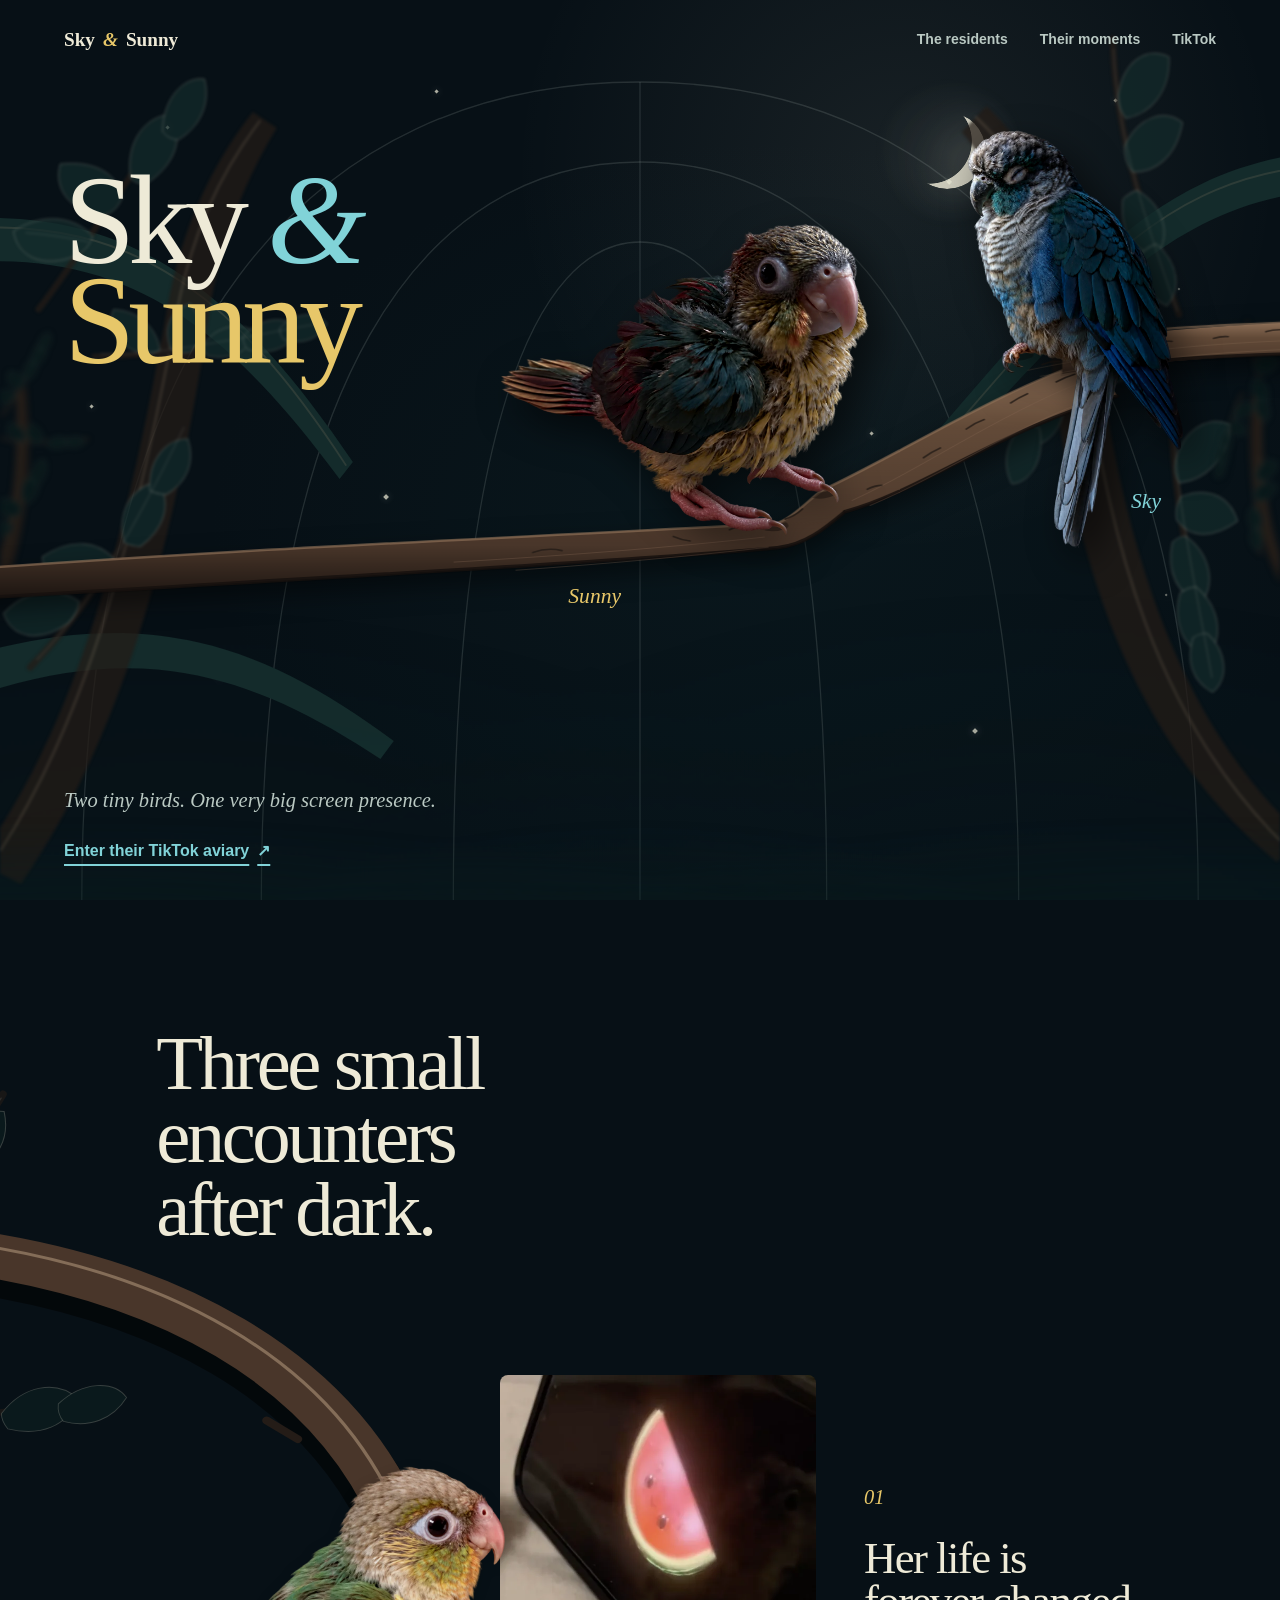
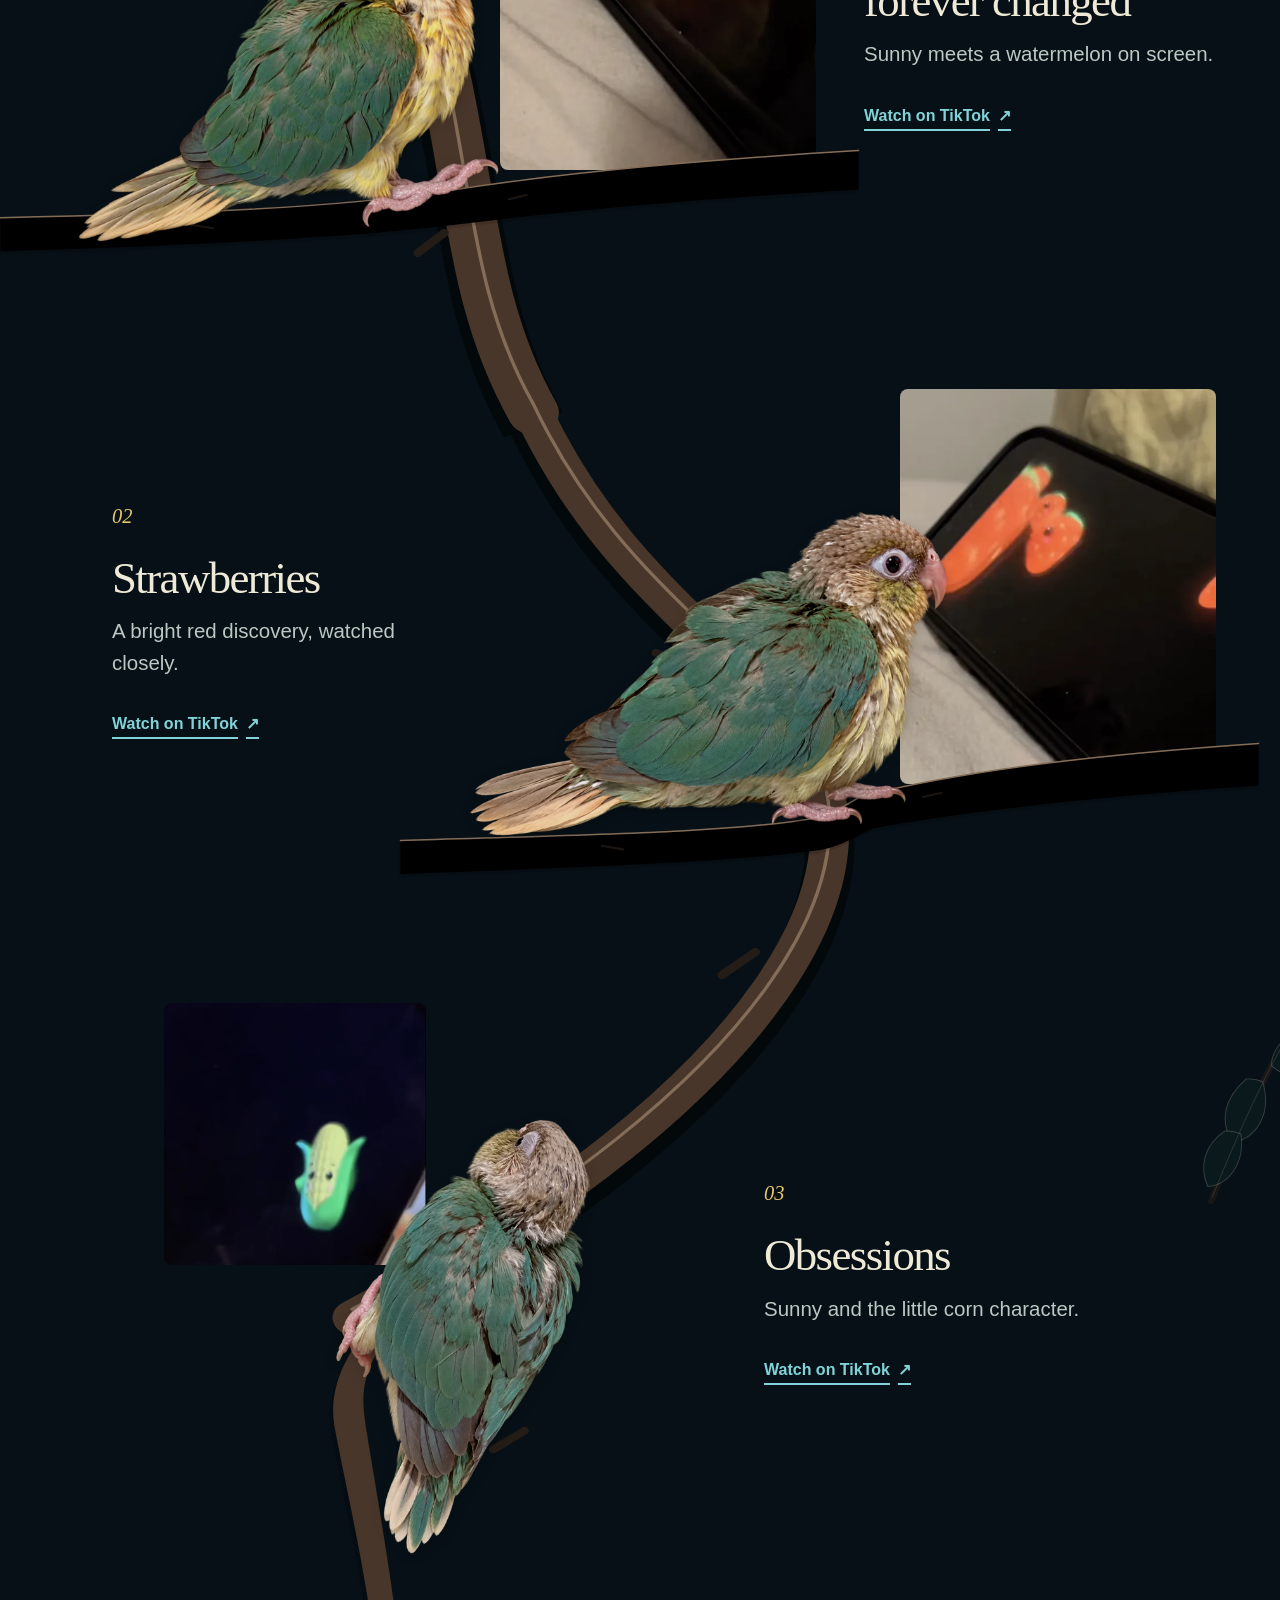
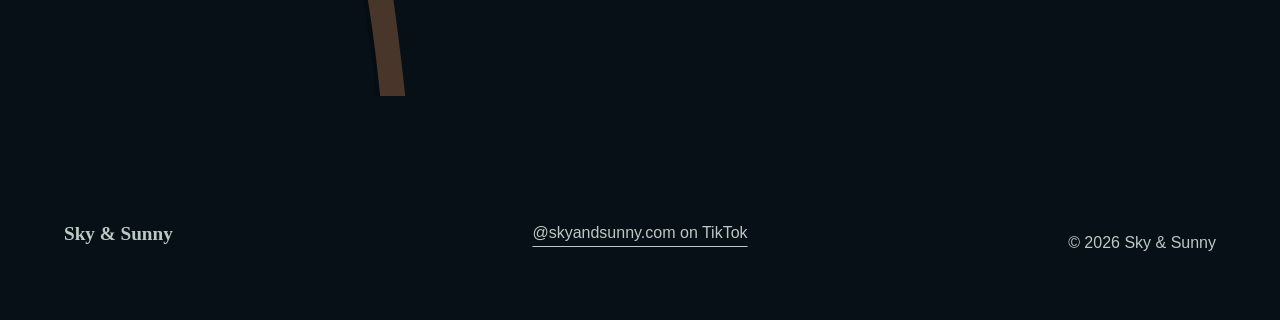
==== commit cd6734c0: "fix: refine hero branch depth and joins" ====
--- a/index.html
+++ b/index.html
@@ -60,7 +60,7 @@
 
     <section class="hero-habitat" id="top" aria-labelledby="hero-title">
       <div class="habitat-plane canopy-back" data-depth="-2" aria-hidden="true">
-        <div class="moon-disc"></div>
+        <div class="moon-halo"><div class="moon-disc"></div></div>
         <div class="star-field">
           <span class="star"></span><span class="star"></span><span class="star"></span>
           <span class="star"></span><span class="star"></span><span class="star"></span>
@@ -111,36 +111,67 @@
             <svg class="resident-support shared-perch" data-support-svg="sunny" viewBox="0 0 1366 1152" aria-hidden="true" focusable="false">
               <defs>
                 <clipPath id="sunny-support-clip" clipPathUnits="userSpaceOnUse"><path d="M-2200 1280C-1200 1200 -300 1160 980 1095C1040 1080 1100 1010 1150 975C1420 850 1850 620 2100 670C2300 760 2450 850 2600 926L2600 1010C2450 930 2300 840 2100 790C1850 760 1500 950 1230 1052C1160 1110 1090 1170 990 1180C300 1240 -900 1300 -2200 1380Z"></path></clipPath>
-                <clipPath id="sunny-wide-trim" clipPathUnits="userSpaceOnUse"><rect x="-3000" y="-1000" width="4260" height="4000"></rect></clipPath>
+                <clipPath id="sunny-wide-trim" clipPathUnits="userSpaceOnUse"><rect x="-3000" y="-1000" width="4230" height="4000"></rect></clipPath>
+                <linearGradient id="sunny-bark-gradient" x1="0" y1="1" x2="0" y2="0">
+                  <stop class="support-bark-shadow-stop" offset="0"></stop>
+                  <stop class="support-bark-base-stop" offset="0.24"></stop>
+                  <stop class="support-bark-mid-stop" offset="0.72"></stop>
+                  <stop class="support-bark-highlight-stop" offset="1"></stop>
+                </linearGradient>
               </defs>
               <path class="support-shadow support-wide" clip-path="url(#sunny-wide-trim)" transform="translate(-5 10)" d="M-2200 1280C-1200 1200 -300 1160 980 1095C1040 1080 1100 1010 1150 975C1420 850 1850 620 2100 670C2320 650 2580 640 2800 650C2580 690 2320 720 2100 740C1850 760 1500 950 1230 1052C1160 1110 1090 1170 990 1180C300 1240 -900 1300 -2200 1380Z"></path>
               <path class="support-shadow support-intermediate" transform="translate(-5 10)" d="M-2200 1280C-1200 1200 -300 1160 980 1095C1040 1080 1100 1010 1150 975C1420 850 1850 620 2100 670C2300 760 2450 850 2600 926C2740 920 2890 900 3000 900C2860 940 2720 980 2600 1010C2450 930 2300 840 2100 790C1850 760 1500 950 1230 1052C1160 1110 1090 1170 990 1180C300 1240 -900 1300 -2200 1380Z"></path>
               <path class="support-shadow support-connector support-connector-wide" transform="translate(-5 10)" d="M1150 975C1420 850 1780 620 2110 510L2200 640C1800 750 1500 980 1230 1052C1200 1060 1170 1020 1150 975Z"></path>
-              <path class="support-shadow support-connector support-connector-tablet" transform="translate(-5 10)" d="M1150 975C1260 910 1420 650 1600 520L1720 620C1530 700 1340 880 1230 1052C1200 1060 1170 1020 1150 975Z"></path>
-              <path class="support-wood support-wide" clip-path="url(#sunny-wide-trim)" data-shared-support="sunny" data-internal-terminal="2800,650" d="M-2200 1280C-1200 1200 -300 1160 980 1095C1040 1080 1100 1010 1150 975C1420 850 1850 620 2100 670C2320 650 2580 640 2800 650C2580 690 2320 720 2100 740C1850 760 1500 950 1230 1052C1160 1110 1090 1170 990 1180C300 1240 -900 1300 -2200 1380Z"></path>
-              <path class="support-wood support-intermediate" data-shared-support="sunny" data-internal-terminal="3000,900" d="M-2200 1280C-1200 1200 -300 1160 980 1095C1040 1080 1100 1010 1150 975C1420 850 1850 620 2100 670C2300 760 2450 850 2600 926C2740 920 2890 900 3000 900C2860 940 2720 980 2600 1010C2450 930 2300 840 2100 790C1850 760 1500 950 1230 1052C1160 1110 1090 1170 990 1180C300 1240 -900 1300 -2200 1380Z"></path>
-              <path class="support-wood support-connector support-connector-wide" data-shared-support="connector" d="M1150 975C1420 850 1780 620 2110 510L2200 640C1800 750 1500 980 1230 1052C1200 1060 1170 1020 1150 975Z"></path>
-              <path class="support-wood support-connector support-connector-tablet" data-shared-support="connector" d="M1150 975C1260 910 1420 650 1600 520L1720 620C1530 700 1340 880 1230 1052C1200 1060 1170 1020 1150 975Z"></path>
+              <path class="support-shadow support-connector support-connector-tablet" transform="translate(-5 10)" d="M1150 975C1260 910 1500 650 1750 520L1900 620C1700 700 1430 880 1230 1052C1200 1060 1170 1020 1150 975Z"></path>
+              <path class="support-unified-shadow support-unified-shadow-wide" transform="translate(-5 10)" d="M-2200 1280C-1200 1200 -300 1160 980 1095C1040 1080 1100 1010 1150 975C1420 850 1780 620 2110 510L2200 640C1800 750 1500 980 1230 1052C1160 1110 1090 1170 990 1180C300 1240 -900 1300 -2200 1380Z"></path>
+              <path class="support-unified-shadow support-unified-shadow-tablet" transform="translate(-5 10)" d="M-2200 1280C-1200 1200 -300 1160 980 1095C1040 1080 1100 1010 1150 975C1260 910 1500 650 1750 520L1900 620C1700 700 1430 880 1230 1052C1160 1110 1090 1170 990 1180C300 1240 -900 1300 -2200 1380Z"></path>
+              <path id="sunny-wide-wood" class="support-wood support-wide" clip-path="url(#sunny-wide-trim)" data-shared-support="sunny" data-internal-terminal="2800,650" d="M-2200 1280C-1200 1200 -300 1160 980 1095C1040 1080 1100 1010 1150 975C1420 850 1850 620 2100 670C2320 650 2580 640 2800 650C2580 690 2320 720 2100 740C1850 760 1500 950 1230 1052C1160 1110 1090 1170 990 1180C300 1240 -900 1300 -2200 1380Z"></path>
+              <path id="sunny-intermediate-wood" class="support-wood support-intermediate" data-shared-support="sunny" data-internal-terminal="3000,900" d="M-2200 1280C-1200 1200 -300 1160 980 1095C1040 1080 1100 1010 1150 975C1420 850 1850 620 2100 670C2300 760 2450 850 2600 926C2740 920 2890 900 3000 900C2860 940 2720 980 2600 1010C2450 930 2300 840 2100 790C1850 760 1500 950 1230 1052C1160 1110 1090 1170 990 1180C300 1240 -900 1300 -2200 1380Z"></path>
+              <path id="sunny-connector-wide-wood" class="support-wood support-connector support-connector-wide" data-shared-support="connector" d="M1150 975C1420 850 1780 620 2110 510L2200 640C1800 750 1500 980 1230 1052C1200 1060 1170 1020 1150 975Z"></path>
+              <path id="sunny-connector-tablet-wood" class="support-wood support-connector support-connector-tablet" data-shared-support="connector" d="M1150 975C1260 910 1500 650 1750 520L1900 620C1700 700 1430 880 1230 1052C1200 1060 1170 1020 1150 975Z"></path>
+              <path class="support-unified support-unified-wide" d="M-2200 1280C-1200 1200 -300 1160 980 1095C1040 1080 1100 1010 1150 975C1420 850 1780 620 2110 510L2200 640C1800 750 1500 980 1230 1052C1160 1110 1090 1170 990 1180C300 1240 -900 1300 -2200 1380Z"></path>
+              <path class="support-unified support-unified-tablet" d="M-2200 1280C-1200 1200 -300 1160 980 1095C1040 1080 1100 1010 1150 975C1260 910 1500 650 1750 520L1900 620C1700 700 1430 880 1230 1052C1160 1110 1090 1170 990 1180C300 1240 -900 1300 -2200 1380Z"></path>
+              <path class="support-surface-edge support-wide" clip-path="url(#sunny-wide-trim)" d="M-2200 1280C-1200 1200 -300 1160 980 1095C1040 1080 1100 1010 1150 975"></path>
+              <path class="support-surface-edge support-intermediate" d="M-2200 1280C-1200 1200 -300 1160 980 1095C1040 1080 1100 1010 1150 975C1420 850 1850 620 2100 670C2300 760 2450 850 2600 926C2740 920 2890 900 3000 900"></path>
+              <path class="support-surface-edge support-connector support-connector-wide" d="M1150 975C1420 850 1780 620 2110 510"></path>
+              <path class="support-surface-edge support-connector support-connector-tablet" d="M1150 975C1260 910 1500 650 1750 520"></path>
+              <path class="support-depth-edge support-wide" clip-path="url(#sunny-wide-trim)" d="M-2200 1380C-900 1300 300 1240 990 1180C1090 1170 1160 1110 1230 1052"></path>
+              <path class="support-depth-edge support-intermediate" d="M-2200 1380C-900 1300 300 1240 990 1180C1090 1170 1160 1110 1230 1052C1500 950 1850 760 2100 790C2300 840 2450 930 2600 1010C2720 980 2860 940 3000 900"></path>
+              <path class="support-depth-edge support-connector support-connector-wide" d="M1230 1052C1500 980 1800 750 2200 640"></path>
+              <path class="support-depth-edge support-connector support-connector-tablet" d="M1230 1052C1430 880 1700 700 1900 620"></path>
               <path class="support-boundary support-wide" clip-path="url(#sunny-wide-trim)" data-support-contour="sunny" data-support-bird=".resident-sunny .resident-cutout" data-support-anchors="980,1095;1150,975" d="M-2200 1280C-1200 1200 -300 1160 980 1095C1040 1080 1100 1010 1150 975C1420 850 1850 620 2100 670C2320 650 2580 640 2800 650"></path>
               <path class="support-boundary support-intermediate" data-support-contour="sunny" data-support-bird=".resident-sunny .resident-cutout" data-support-anchors="980,1095;1150,975" d="M-2200 1280C-1200 1200 -300 1160 980 1095C1040 1080 1100 1010 1150 975C1420 850 1850 620 2100 670C2300 760 2450 850 2600 926C2740 920 2890 900 3000 900"></path>
-              <path class="support-boundary support-connector support-connector-wide" d="M1150 975C1420 850 1780 620 2110 510"></path>
-              <path class="support-boundary support-connector support-connector-tablet" d="M1150 975C1260 910 1420 650 1600 520"></path>
               <path class="support-contact-shadow" clip-path="url(#sunny-support-clip)" d="M934 1103Q974 1119 1018 1101M1110 990Q1148 1002 1190 982"></path>
-              <path class="support-fissure sunny-support-fissure" clip-path="url(#sunny-wide-trim)" d="M620 1140L680 1156M1310 972L1362 958M1510 950L1560 936"></path>
-              <path class="support-fissure support-connector support-connector-wide" d="M1510 860L1570 825M1820 665L1880 632"></path>
-              <path class="support-fissure support-connector support-connector-tablet" d="M1218 785L1260 742M1270 590L1315 555"></path>
+              <path class="support-fissure sunny-support-fissure" clip-path="url(#sunny-wide-trim)" d="M120 1197Q172 1178 224 1190M620 1140Q650 1153 680 1156M820 1116Q852 1099 888 1106M1018 1078Q1052 1068 1080 1042"></path>
+              <path class="support-fissure support-connector support-connector-wide" d="M1310 972Q1336 958 1362 958M1510 860Q1540 838 1570 825M1662 758Q1692 736 1726 724M1820 665Q1850 645 1880 632M1982 590Q2012 574 2048 563"></path>
+              <path class="support-fissure support-connector support-connector-tablet" d="M1218 935Q1240 920 1268 900M1320 826Q1342 800 1366 774M1440 690Q1468 672 1492 651M1552 588Q1576 566 1604 552"></path>
+              <path class="support-grain support-wide" clip-path="url(#sunny-wide-trim)" d="M-160 1231C270 1206 650 1175 944 1142M60 1260C414 1235 710 1207 958 1178"></path>
+              <path class="support-grain support-connector support-connector-wide" d="M1256 1012C1500 900 1770 712 2074 590M1320 1030C1584 918 1818 758 2110 650"></path>
+              <path class="support-grain support-connector support-connector-tablet" d="M1248 1016C1360 900 1490 733 1648 600M1292 1030C1420 914 1542 784 1682 642"></path>
             </svg>
             <img class="resident-cutout" src="/assets/sunny-cutout.webp" width="1366" height="1152" alt="Sunny, a small green-and-yellow bird with a rosy tail and visible pink feet.">
             <figcaption>Sunny</figcaption>
           </figure>
           <figure class="resident resident-sky" data-face="sky">
             <svg class="resident-support" data-support-svg="sky" viewBox="0 0 1024 1536" aria-hidden="true" focusable="false">
-              <defs><clipPath id="sky-support-clip" clipPathUnits="userSpaceOnUse"><path d="M300 850C320 840 340 830 350 824C620 760 980 730 1450 710L1450 825C980 842 650 870 378 924C340 900 320 875 300 850Z"></path></clipPath></defs>
-              <path class="support-shadow" transform="translate(-5 10)" d="M300 850C320 840 340 830 350 824C620 760 980 730 1450 710L1450 825C980 842 650 870 378 924C340 900 320 875 300 850Z"></path>
-              <path class="support-wood" data-shared-support="sky" d="M300 850C320 840 340 830 350 824C620 760 980 730 1450 710L1450 825C980 842 650 870 378 924C340 900 320 875 300 850Z"></path>
+              <defs>
+                <clipPath id="sky-support-clip" clipPathUnits="userSpaceOnUse"><path d="M300 850C320 840 340 830 350 824C620 760 980 730 1450 710L1450 825C980 842 650 870 378 924C340 900 320 875 300 850Z"></path></clipPath>
+                <clipPath id="sky-painted-trim" clipPathUnits="userSpaceOnUse"><rect x="510" y="600" width="1032" height="430"></rect></clipPath>
+                <linearGradient id="sky-bark-gradient" x1="0" y1="1" x2="0" y2="0">
+                  <stop class="support-bark-shadow-stop" offset="0"></stop>
+                  <stop class="support-bark-base-stop" offset="0.24"></stop>
+                  <stop class="support-bark-mid-stop" offset="0.72"></stop>
+                  <stop class="support-bark-highlight-stop" offset="1"></stop>
+                </linearGradient>
+              </defs>
+              <path class="support-shadow" clip-path="url(#sky-painted-trim)" transform="translate(-5 10)" d="M300 850C320 840 340 830 350 824C620 760 980 730 1450 710L1450 825C980 842 650 870 378 924C340 900 320 875 300 850Z"></path>
+              <path id="sky-support-wood" class="support-wood" clip-path="url(#sky-painted-trim)" data-shared-support="sky" d="M300 850C320 840 340 830 350 824C620 760 980 730 1450 710L1450 825C980 842 650 870 378 924C340 900 320 875 300 850Z"></path>
+              <path class="support-surface-edge" d="M650 758C820 738 1080 722 1450 710"></path>
+              <path class="support-depth-edge" d="M650 870C840 850 1090 834 1450 825"></path>
               <path class="support-boundary" data-support-contour="sky" data-support-bird=".resident-sky .resident-cutout" data-support-anchors="350,824" d="M300 850C320 840 340 830 350 824C620 760 980 730 1450 710"></path>
               <path class="support-contact-shadow" clip-path="url(#sky-support-clip)" d="M302 835Q346 852 394 832"></path>
-              <path class="support-fissure" d="M-30 1008L34 1004M650 820L716 808M1060 772L1114 766"></path>
+              <path class="support-fissure" d="M436 868Q468 854 502 856M650 820Q682 806 716 808M842 792Q876 780 910 783M1060 772Q1088 764 1114 766M1250 748Q1282 738 1318 741"></path>
+              <path class="support-grain" d="M386 888C674 826 1014 790 1390 778M430 910C740 852 1048 822 1382 810"></path>
             </svg>
             <img class="resident-cutout" src="/assets/sky-cutout.webp" width="1024" height="1536" alt="Sky, a turquoise-and-grey bird ready to settle on the shared branch.">
             <figcaption>Sky</figcaption>
@@ -198,12 +229,12 @@
       <svg class="habitat-branch" viewBox="0 0 1440 2720" preserveAspectRatio="none" aria-hidden="true" focusable="false">
         <path class="branch-shadow segment-one" d="M-80 92C180 124 384 246 456 470C538 724 512 902 600 1080"></path>
         <path class="branch-shadow segment-two" d="M600 1080C690 1298 820 1370 904 1510C996 1664 884 1948 396 2248"></path>
-        <path class="branch-shadow branch-fill-shadow segment-three" transform="translate(-4 10)" d="M396 2232L402 2263C388 2288 370 2324 376 2370C390 2460 420 2590 430 2753L460 2772C448 2600 420 2440 410 2360C404 2310 418 2280 430 2255L425 2240Z"></path>
+        <path class="branch-shadow branch-fill-shadow segment-three" transform="translate(-4 10)" d="M396 2232L402 2263C388 2288 370 2324 376 2370C390 2460 420 2590 430 2753L460 2772C448 2600 420 2440 410 2360C404 2310 421 2280 438 2255L433 2238Z"></path>
         <path class="branch-main segment-one" d="M-80 76C180 108 384 230 456 454C538 708 512 886 600 1064"></path>
         <path class="branch-main segment-two" data-support-body="obsessions" d="M600 1064C690 1282 820 1354 904 1494C996 1648 884 1932 396 2232"></path>
-        <path class="branch-main segment-three" d="M396 2232L402 2263C388 2288 370 2324 376 2370C390 2460 420 2590 430 2753L460 2772C448 2600 420 2440 410 2360C404 2310 418 2280 430 2255L425 2240Z"></path>
+        <path class="branch-main segment-three" d="M396 2232L402 2263C388 2288 370 2324 376 2370C390 2460 420 2590 430 2753L460 2772C448 2600 420 2440 410 2360C404 2310 421 2280 438 2255L433 2238Z"></path>
         <path class="branch-edge" d="M-80 65C180 97 384 219 456 443C538 697 512 875 600 1053C690 1271 820 1343 904 1483C996 1637 884 1921 396 2221"></path>
-        <path class="support-boundary desktop-contact-boundary" data-support-contour="obsessions" data-support-bird=".moment-obsessions .moment-bird" data-support-owner=".branch-main.segment-three" data-support-anchors="205,800" data-continuous-main="true" d="M396 2232L402 2263"></path>
+        <path class="support-boundary desktop-contact-boundary" data-support-contour="obsessions" data-support-bird=".moment-obsessions .moment-bird" data-support-owner=".branch-main.segment-three" data-support-anchors="205,800" data-continuous-main="true" d="M350 2218L396 2232L402 2263L460 2282"></path>
         <path class="branch-mark" d="M300 300L335 324M500 832L470 858M738 1374L774 1392M850 1760L812 1790M590 2378L555 2402"></path>
       </svg>
 
--- a/styles.css
+++ b/styles.css
@@ -9,8 +9,15 @@
   --color-sunny: #e7c769;
   --color-sky: #81d3d8;
   --color-bark: #49362a;
+  --color-bark-mid: #624a38;
+  --color-bark-highlight: #90725a;
   --color-bark-dark: #241c17;
+  --color-bark-shadow: #17110e;
   --color-bark-edge: #846d58;
+  --color-hero-haze-moon: rgba(238, 234, 215, 0.075);
+  --color-hero-haze-canopy: rgba(20, 56, 59, 0.18);
+  --color-hero-haze-foreground: rgba(8, 30, 31, 0.78);
+  --color-star-halo: rgba(238, 234, 215, 0.3);
   --color-rib: rgba(186, 201, 195, 0.16);
   --color-star: rgba(238, 234, 215, 0.72);
   --color-moon-edge: rgba(238, 234, 215, 0.34);
@@ -55,7 +62,14 @@
   --focus-width: 0.2rem;
   --focus-offset: 0.3rem;
   --shadow-contact: 0 0.1875rem 0.375rem var(--color-contact-shadow);
-  --shadow-subject-ambient: 0.7rem 0.85rem 1rem rgba(0, 0, 0, 0.52);
+  --shadow-subject-ambient: 0.8rem 0.95rem 1.15rem rgba(0, 0, 0, 0.58);
+  --shadow-support-depth: 0 0.7rem 0.8rem rgba(0, 0, 0, 0.5);
+  --shadow-moon-halo: 0 0 1.25rem rgba(238, 234, 215, 0.42);
+  --blur-distant: 0.1rem;
+  --blur-foreground: 0.2rem;
+  --blur-star: 0.025rem;
+  --hero-wide-inset: 7.75rem;
+  --hero-wide-moon-left: 70%;
   --layer-back: 1;
   --layer-middle: 2;
   --layer-content: 3;
@@ -252,8 +266,8 @@
   min-height: max(50rem, 100svh);
   overflow: hidden;
   background:
-    radial-gradient(circle at 70% 19%, rgba(238, 234, 215, 0.055), transparent 24rem),
-    radial-gradient(ellipse at 60% 58%, rgba(20, 56, 59, 0.12), transparent 35rem),
+    radial-gradient(circle at 70% 19%, var(--color-hero-haze-moon), transparent 24rem),
+    radial-gradient(ellipse at 60% 58%, var(--color-hero-haze-canopy), transparent 35rem),
     var(--color-canvas);
 }
 
@@ -277,17 +291,30 @@
   z-index: var(--layer-back);
 }
 
-.moon-disc {
+.moon-halo {
   position: absolute;
   top: calc(var(--header-height) + var(--space-6));
   left: 74%;
   width: clamp(4.5rem, 6vw, 6rem);
   aspect-ratio: 1;
+  filter: drop-shadow(var(--shadow-moon-halo));
+  opacity: 0.84;
+  transform: translateX(-50%);
+}
+
+.moon-halo::before {
+  position: absolute;
+  inset: -55%;
+  border-radius: 50%;
+  background: radial-gradient(circle, var(--color-hero-haze-moon), transparent 68%);
+  content: "";
+}
+
+.moon-disc {
+  position: absolute;
+  inset: 0;
   border-radius: 50%;
   background: var(--color-moon);
-  filter: drop-shadow(0 0 0.7rem rgba(238, 234, 215, 0.26));
-  opacity: 0.78;
-  transform: translateX(-50%);
   -webkit-mask: radial-gradient(circle at 27% 38%, transparent 0 57%, black 58%);
   mask: radial-gradient(circle at 27% 38%, transparent 0 57%, black 58%);
 }
@@ -302,6 +329,8 @@
   width: 0.2rem;
   aspect-ratio: 1;
   background: var(--color-star);
+  box-shadow: 0 0 0.45rem var(--color-star-halo);
+  filter: blur(var(--blur-star));
   transform: rotate(45deg);
 }
 
@@ -350,6 +379,17 @@
   z-index: var(--layer-middle);
 }
 
+.canopy-back::after {
+  position: absolute;
+  inset: 43% -5% -10%;
+  background:
+    radial-gradient(ellipse at 17% 100%, var(--color-hero-haze-canopy), transparent 46%),
+    radial-gradient(ellipse at 78% 100%, var(--color-hero-haze-canopy), transparent 48%);
+  content: "";
+  filter: blur(var(--blur-distant));
+  opacity: 0.72;
+}
+
 .middle-foliage,
 .front-foliage {
   position: absolute;
@@ -359,6 +399,8 @@
 
 .middle-foliage {
   width: min(42vw, 36rem);
+  filter: blur(var(--blur-distant));
+  opacity: 0.72;
 }
 
 .foliage-left,
@@ -509,7 +551,7 @@
   z-index: var(--layer-middle);
   width: 100%;
   height: 100%;
-  filter: drop-shadow(0 0.65rem 0.65rem rgba(0, 0, 0, 0.46));
+  filter: drop-shadow(var(--shadow-support-depth));
 }
 
 .support-shadow {
@@ -517,9 +559,35 @@
   opacity: 0.72;
 }
 
-.support-wood {
-  fill: var(--color-bark);
-}
+.resident-sunny .support-wood {
+  fill: url(#sunny-bark-gradient);
+}
+
+.resident-sky .support-wood {
+  fill: url(#sky-bark-gradient);
+}
+
+.resident-sunny .support-unified {
+  fill: url(#sunny-bark-gradient);
+}
+
+.support-unified-tablet {
+  display: none;
+}
+
+.support-unified-shadow {
+  fill: var(--color-contact-shadow);
+  opacity: 0.72;
+}
+
+.support-unified-shadow-tablet {
+  display: none;
+}
+
+.support-bark-shadow-stop { stop-color: var(--color-bark-shadow); }
+.support-bark-base-stop { stop-color: var(--color-bark); }
+.support-bark-mid-stop { stop-color: var(--color-bark-mid); }
+.support-bark-highlight-stop { stop-color: var(--color-bark-highlight); }
 
 .support-intermediate {
   display: none;
@@ -538,18 +606,57 @@
   vector-effect: non-scaling-stroke;
 }
 
+.desktop-contact-boundary {
+  stroke: none;
+}
+
+.resident-support .support-boundary[data-support-contour] {
+  stroke: none;
+}
+
+.support-surface-edge,
+.support-depth-edge {
+  fill: none;
+  stroke-linecap: round;
+  stroke-linejoin: round;
+  vector-effect: non-scaling-stroke;
+}
+
+.support-surface-edge {
+  stroke: var(--color-bark-highlight);
+  stroke-opacity: 0.64;
+  stroke-width: 2.5;
+}
+
+.support-depth-edge {
+  stroke: var(--color-bark-shadow);
+  stroke-opacity: 0.86;
+  stroke-width: 3.5;
+}
+
 .support-contact-shadow {
   fill: none;
   stroke: var(--color-subject-contact-shadow);
   stroke-linecap: round;
   stroke-width: 22;
+  filter: blur(0.09rem);
 }
 
 .support-fissure {
   fill: none;
   stroke: var(--color-bark-dark);
   stroke-linecap: round;
-  stroke-width: 7;
+  stroke-linejoin: round;
+  stroke-opacity: 0.8;
+  stroke-width: 6;
+}
+
+.support-grain {
+  fill: none;
+  stroke: var(--color-bark-highlight);
+  stroke-linecap: round;
+  stroke-opacity: 0.34;
+  stroke-width: 3;
 }
 
 .branch-main,
@@ -630,8 +737,22 @@
 
 .front-foliage {
   width: min(12vw, 11rem);
-  filter: blur(0.5px);
-  opacity: 0.96;
+  filter: blur(var(--blur-foreground));
+  opacity: 0.9;
+}
+
+.canopy-foreground::after {
+  position: absolute;
+  right: -8%;
+  bottom: -14%;
+  left: -8%;
+  height: 36%;
+  background:
+    radial-gradient(ellipse at 12% 92%, var(--color-hero-haze-foreground), transparent 43%),
+    radial-gradient(ellipse at 50% 115%, var(--color-hero-haze-foreground), transparent 48%),
+    radial-gradient(ellipse at 89% 95%, var(--color-hero-haze-foreground), transparent 44%);
+  content: "";
+  filter: blur(var(--blur-foreground));
 }
 
 .branch-front {
@@ -1002,6 +1123,28 @@
   .support-connector-tablet {
     display: block;
   }
+
+  .support-unified-wide {
+    display: none;
+  }
+
+  .support-unified-tablet {
+    display: block;
+  }
+
+  .support-unified-shadow-wide {
+    display: none;
+  }
+
+  .support-unified-shadow-tablet {
+    display: block;
+  }
+}
+
+@media (min-width: 52.0625rem) {
+  .resident-sunny .support-shadow {
+    display: none;
+  }
 }
 
 @media (min-width: 90.0625rem) {
@@ -1011,16 +1154,16 @@
   }
 
   .site-nav {
-    padding-inline: 7.75rem;
+    padding-inline: var(--hero-wide-inset);
   }
 
   .hero-title-block,
   .hero-note {
-    left: 7.75rem;
-  }
-
-  .moon-disc {
-    left: 70%;
+    left: var(--hero-wide-inset);
+  }
+
+  .moon-halo {
+    left: var(--hero-wide-moon-left);
   }
 }
 
@@ -1075,7 +1218,7 @@
     min-height: max(43rem, 100svh);
   }
 
-  .moon-disc {
+  .moon-halo {
     top: calc(var(--header-height) + var(--space-5));
     right: var(--gutter);
     left: auto;
@@ -1113,6 +1256,14 @@
   }
 
   .support-connector {
+    display: none;
+  }
+
+  .support-unified {
+    display: none;
+  }
+
+  .support-unified-shadow {
     display: none;
   }
 
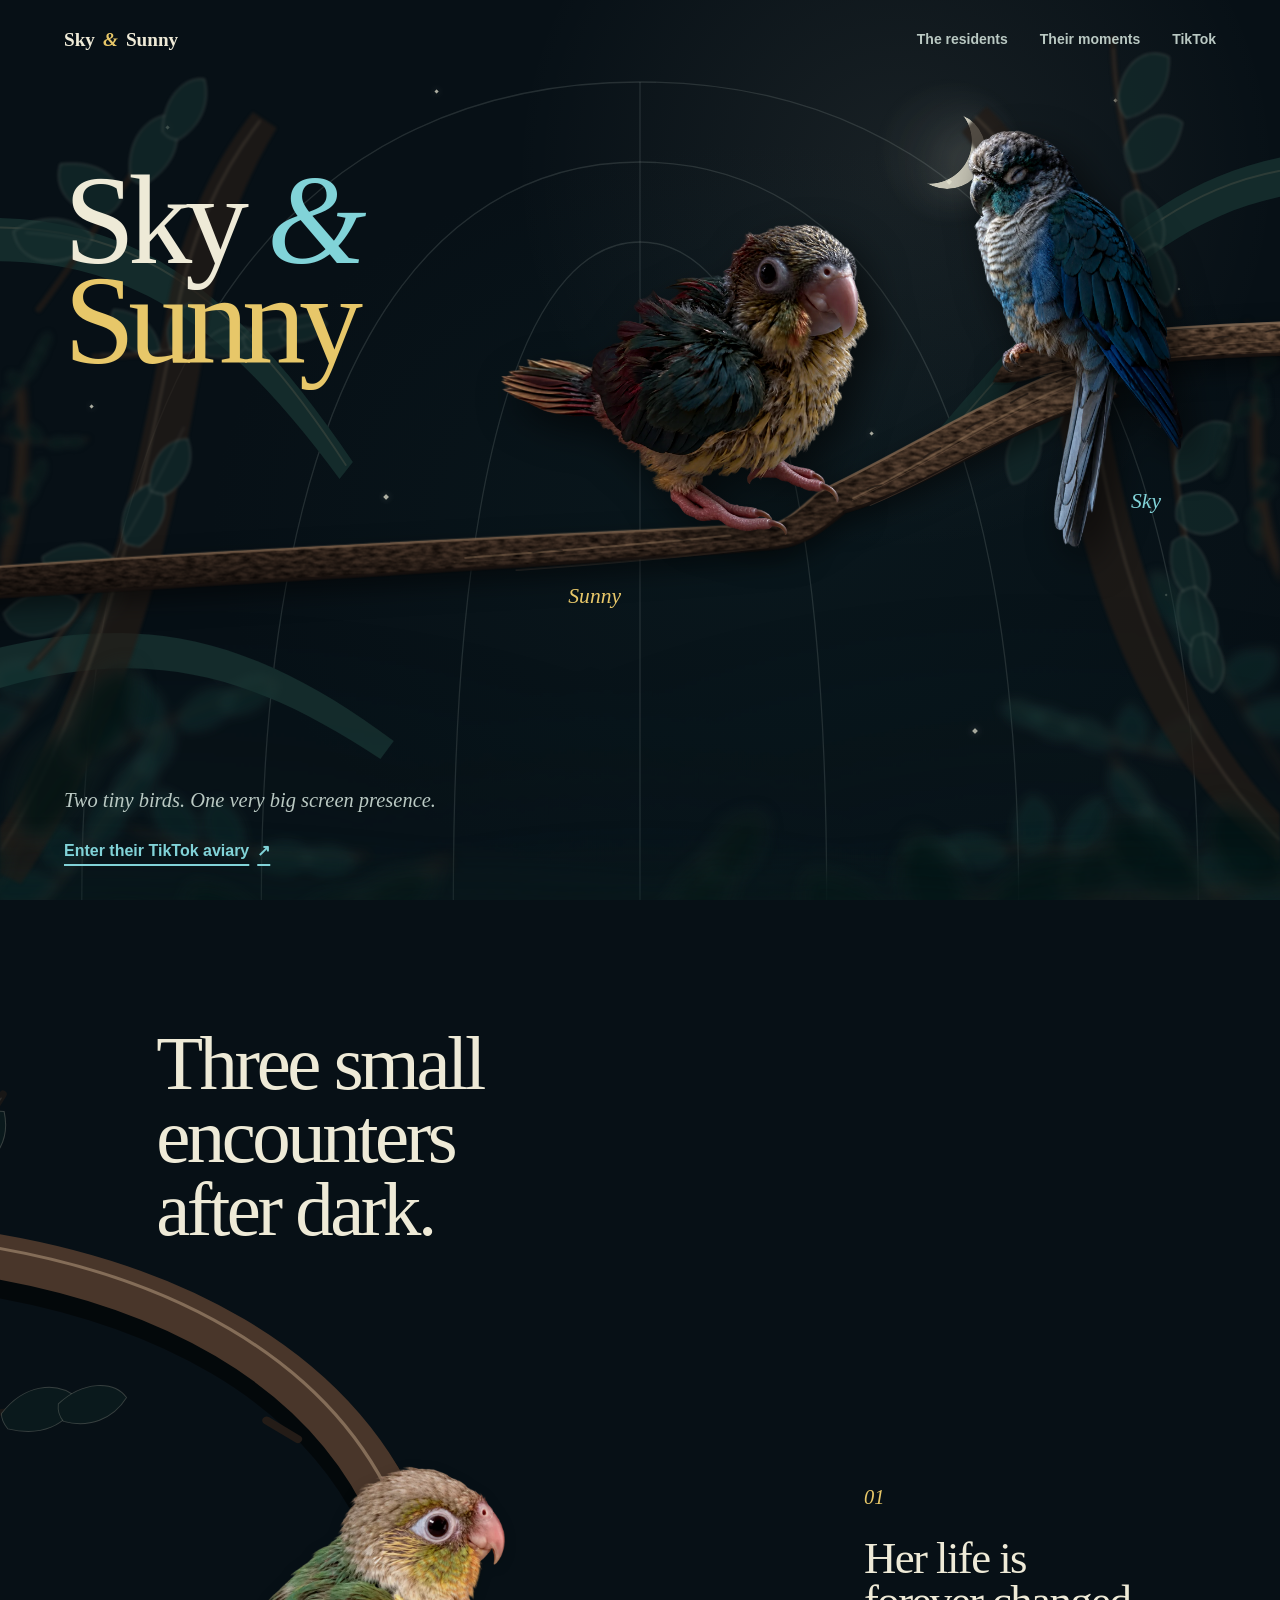
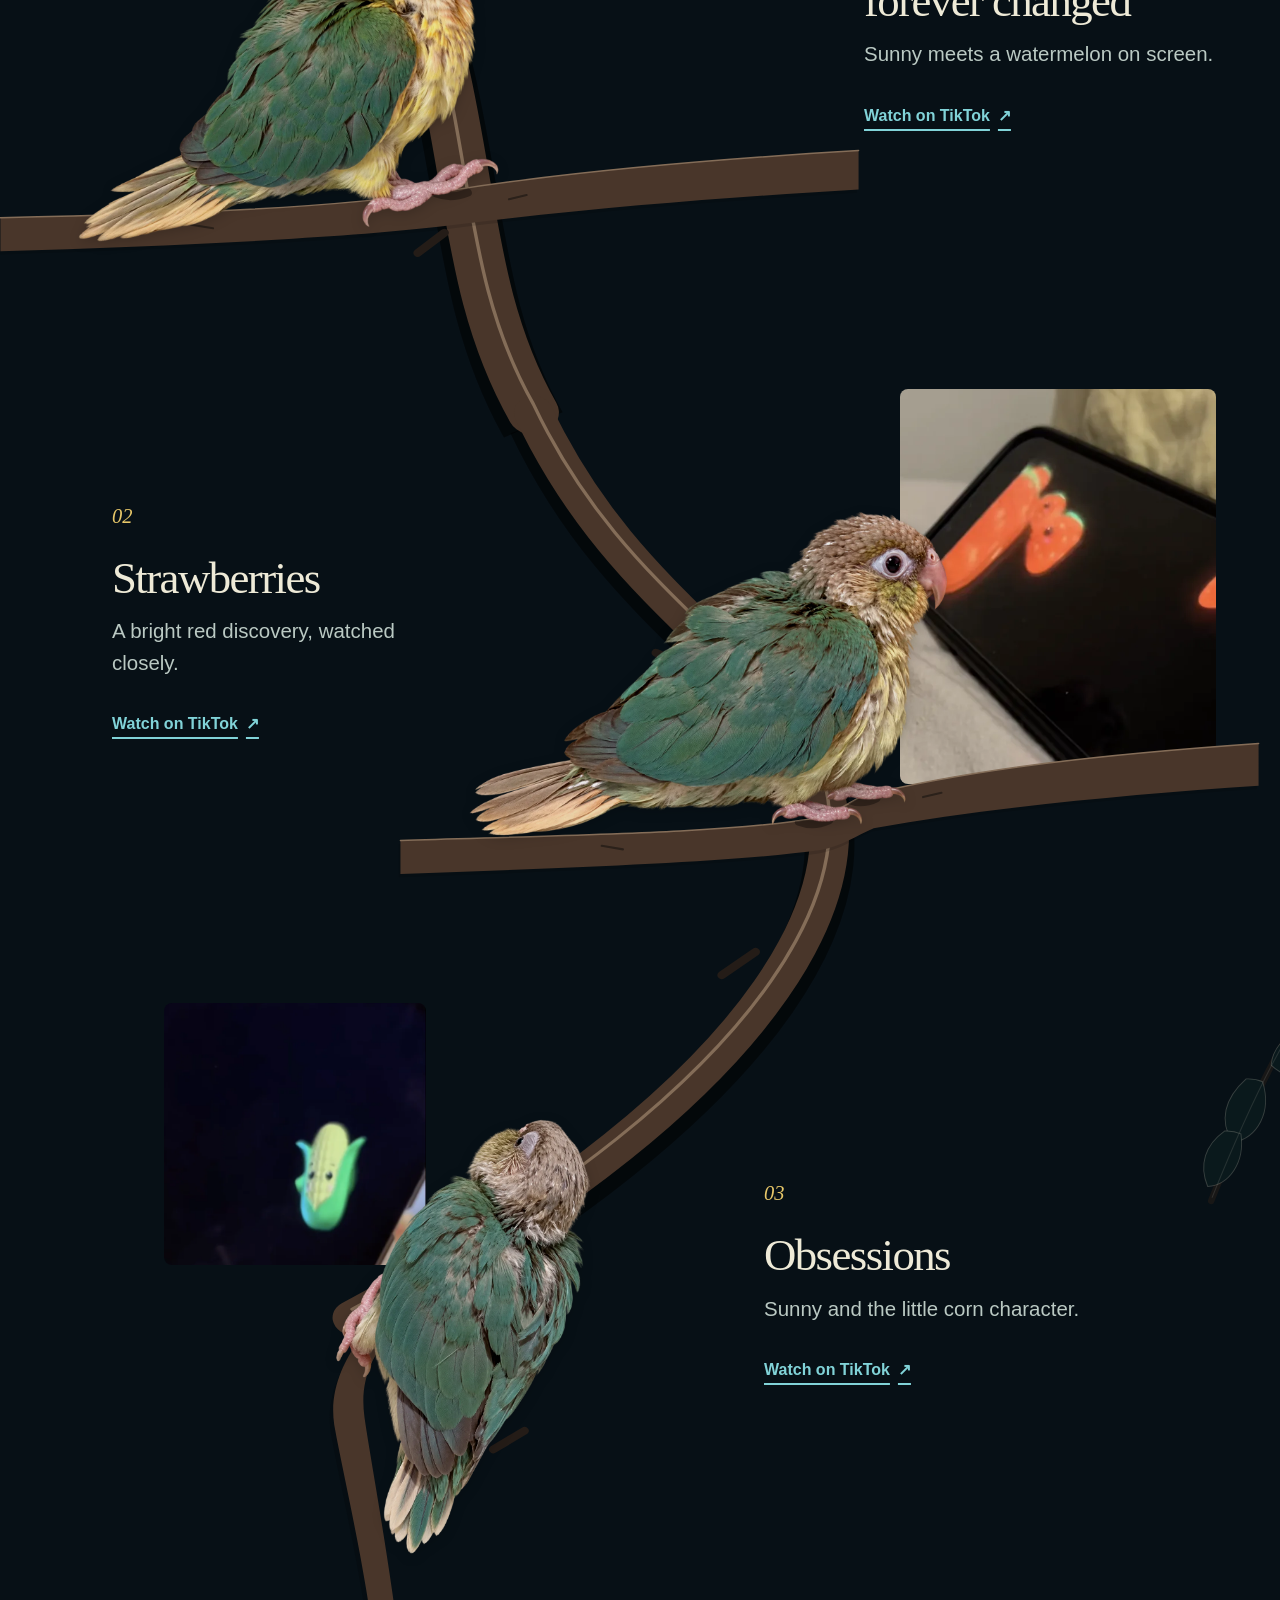
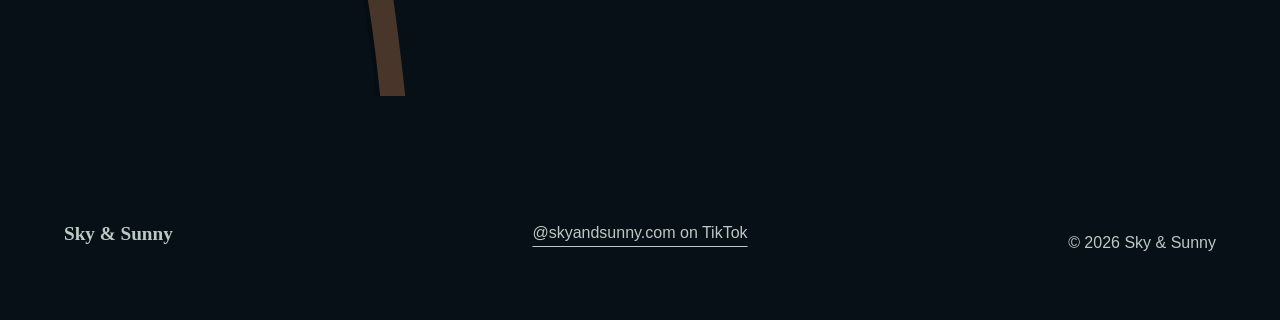
==== commit 0d10894e: "fix: deepen aviary bark and painted contact" ====
--- a/index.html
+++ b/index.html
@@ -79,6 +79,22 @@
           <path class="back-branch" d="M-88 672C142 596 285 637 443 741L428 759C272 667 137 632 -88 716Z"></path>
           <path class="back-branch-light" d="M-32 228C146 220 261 290 389 465M1478 166C1295 181 1208 292 1040 462"></path>
         </svg>
+        <svg class="distant-undergrowth distant-undergrowth-left" viewBox="0 0 520 900" focusable="false">
+          <g>
+            <use href="#leaf-spray-c" x="-78" y="286" width="344" height="270" transform="rotate(-23 94 421)"></use>
+            <use href="#leaf-spray-a" x="104" y="398" width="318" height="252" transform="rotate(17 263 524)"></use>
+            <use href="#leaf-spray-b" x="-35" y="535" width="374" height="292" transform="rotate(-13 152 681)"></use>
+            <use href="#leaf-spray-c" x="235" y="558" width="330" height="258" transform="rotate(39 400 687)"></use>
+          </g>
+        </svg>
+        <svg class="distant-undergrowth distant-undergrowth-right" viewBox="0 0 520 900" focusable="false">
+          <g>
+            <use href="#leaf-spray-a" x="-56" y="322" width="330" height="258" transform="rotate(-19 109 451)"></use>
+            <use href="#leaf-spray-b" x="128" y="414" width="300" height="238" transform="rotate(24 278 533)"></use>
+            <use href="#leaf-spray-c" x="-42" y="558" width="370" height="288" transform="rotate(-17 143 702)"></use>
+            <use href="#leaf-spray-a" x="244" y="584" width="316" height="248" transform="rotate(37 402 708)"></use>
+          </g>
+        </svg>
       </div>
 
       <div class="habitat-plane canopy-middle" data-depth="2" aria-hidden="true">
@@ -118,6 +134,12 @@
                   <stop class="support-bark-mid-stop" offset="0.72"></stop>
                   <stop class="support-bark-highlight-stop" offset="1"></stop>
                 </linearGradient>
+                <filter id="sunny-bark-relief" x="-8%" y="-12%" width="116%" height="124%" color-interpolation-filters="sRGB">
+                  <feTurbulence type="fractalNoise" baseFrequency="0.025 0.075" numOctaves="4" seed="19" result="bark-noise"></feTurbulence>
+                  <feDisplacementMap in="SourceGraphic" in2="bark-noise" scale="5" xChannelSelector="R" yChannelSelector="B" result="bark-edge"></feDisplacementMap>
+                  <feColorMatrix in="bark-noise" type="matrix" values="0 0 0 0 .12 0 0 0 0 .08 0 0 0 0 .05 1.7 0 0 0 -.45" result="bark-tone"></feColorMatrix>
+                  <feComposite in="bark-tone" in2="bark-edge" operator="in"></feComposite>
+                </filter>
               </defs>
               <path class="support-shadow support-wide" clip-path="url(#sunny-wide-trim)" transform="translate(-5 10)" d="M-2200 1280C-1200 1200 -300 1160 980 1095C1040 1080 1100 1010 1150 975C1420 850 1850 620 2100 670C2320 650 2580 640 2800 650C2580 690 2320 720 2100 740C1850 760 1500 950 1230 1052C1160 1110 1090 1170 990 1180C300 1240 -900 1300 -2200 1380Z"></path>
               <path class="support-shadow support-intermediate" transform="translate(-5 10)" d="M-2200 1280C-1200 1200 -300 1160 980 1095C1040 1080 1100 1010 1150 975C1420 850 1850 620 2100 670C2300 760 2450 850 2600 926C2740 920 2890 900 3000 900C2860 940 2720 980 2600 1010C2450 930 2300 840 2100 790C1850 760 1500 950 1230 1052C1160 1110 1090 1170 990 1180C300 1240 -900 1300 -2200 1380Z"></path>
@@ -129,8 +151,14 @@
               <path id="sunny-intermediate-wood" class="support-wood support-intermediate" data-shared-support="sunny" data-internal-terminal="3000,900" d="M-2200 1280C-1200 1200 -300 1160 980 1095C1040 1080 1100 1010 1150 975C1420 850 1850 620 2100 670C2300 760 2450 850 2600 926C2740 920 2890 900 3000 900C2860 940 2720 980 2600 1010C2450 930 2300 840 2100 790C1850 760 1500 950 1230 1052C1160 1110 1090 1170 990 1180C300 1240 -900 1300 -2200 1380Z"></path>
               <path id="sunny-connector-wide-wood" class="support-wood support-connector support-connector-wide" data-shared-support="connector" d="M1150 975C1420 850 1780 620 2110 510L2200 640C1800 750 1500 980 1230 1052C1200 1060 1170 1020 1150 975Z"></path>
               <path id="sunny-connector-tablet-wood" class="support-wood support-connector support-connector-tablet" data-shared-support="connector" d="M1150 975C1260 910 1500 650 1750 520L1900 620C1700 700 1430 880 1230 1052C1200 1060 1170 1020 1150 975Z"></path>
-              <path class="support-unified support-unified-wide" d="M-2200 1280C-1200 1200 -300 1160 980 1095C1040 1080 1100 1010 1150 975C1420 850 1780 620 2110 510L2200 640C1800 750 1500 980 1230 1052C1160 1110 1090 1170 990 1180C300 1240 -900 1300 -2200 1380Z"></path>
-              <path class="support-unified support-unified-tablet" d="M-2200 1280C-1200 1200 -300 1160 980 1095C1040 1080 1100 1010 1150 975C1260 910 1500 650 1750 520L1900 620C1700 700 1430 880 1230 1052C1160 1110 1090 1170 990 1180C300 1240 -900 1300 -2200 1380Z"></path>
+              <path id="sunny-unified-wide" class="support-unified support-unified-wide" d="M-2200 1280C-1200 1200 -300 1160 980 1095C1040 1080 1100 1010 1150 975C1420 850 1780 620 2110 510L2200 640C1800 750 1500 980 1230 1052C1160 1110 1090 1170 990 1180C300 1240 -900 1300 -2200 1380Z"></path>
+              <path id="sunny-unified-tablet" class="support-unified support-unified-tablet" d="M-2200 1280C-1200 1200 -300 1160 980 1095C1040 1080 1100 1010 1150 975C1260 910 1500 650 1750 520L1900 620C1700 700 1430 880 1230 1052C1160 1110 1090 1170 990 1180C300 1240 -900 1300 -2200 1380Z"></path>
+              <use class="support-bark-texture support-bark-texture-unified support-unified-wide" href="#sunny-unified-wide"></use>
+              <use class="support-bark-texture support-bark-texture-unified support-unified-tablet" href="#sunny-unified-tablet"></use>
+              <use class="support-bark-texture support-bark-texture-mobile support-wide" href="#sunny-wide-wood"></use>
+              <use class="support-bark-texture support-bark-texture-mobile support-intermediate" href="#sunny-intermediate-wood"></use>
+              <path class="support-irregular-highlight support-wide" d="M-120 1216C202 1191 522 1167 822 1136M1260 1004C1498 889 1770 700 2054 590"></path>
+              <path class="support-irregular-highlight support-intermediate" d="M-120 1216C202 1191 522 1167 822 1136M1252 1003C1474 841 1665 700 1874 606"></path>
               <path class="support-surface-edge support-wide" clip-path="url(#sunny-wide-trim)" d="M-2200 1280C-1200 1200 -300 1160 980 1095C1040 1080 1100 1010 1150 975"></path>
               <path class="support-surface-edge support-intermediate" d="M-2200 1280C-1200 1200 -300 1160 980 1095C1040 1080 1100 1010 1150 975C1420 850 1850 620 2100 670C2300 760 2450 850 2600 926C2740 920 2890 900 3000 900"></path>
               <path class="support-surface-edge support-connector support-connector-wide" d="M1150 975C1420 850 1780 620 2110 510"></path>
@@ -163,10 +191,21 @@
                   <stop class="support-bark-mid-stop" offset="0.72"></stop>
                   <stop class="support-bark-highlight-stop" offset="1"></stop>
                 </linearGradient>
+                <filter id="sky-bark-relief" x="-8%" y="-12%" width="116%" height="124%" color-interpolation-filters="sRGB">
+                  <feTurbulence type="fractalNoise" baseFrequency="0.028 0.08" numOctaves="4" seed="31" result="bark-noise"></feTurbulence>
+                  <feDisplacementMap in="SourceGraphic" in2="bark-noise" scale="5" xChannelSelector="R" yChannelSelector="B" result="bark-edge"></feDisplacementMap>
+                  <feColorMatrix in="bark-noise" type="matrix" values="0 0 0 0 .12 0 0 0 0 .08 0 0 0 0 .05 1.7 0 0 0 -.45" result="bark-tone"></feColorMatrix>
+                  <feComposite in="bark-tone" in2="bark-edge" operator="in"></feComposite>
+                </filter>
               </defs>
+              <path class="support-shadow" transform="translate(-5 10)" d="M258 930C278 882 314 840 350 824C404 811 466 804 526 794L526 882C468 895 421 909 378 924C332 933 292 935 258 930Z"></path>
               <path class="support-shadow" clip-path="url(#sky-painted-trim)" transform="translate(-5 10)" d="M300 850C320 840 340 830 350 824C620 760 980 730 1450 710L1450 825C980 842 650 870 378 924C340 900 320 875 300 850Z"></path>
+              <path id="sky-contact-saddle" class="support-wood support-contact-saddle" d="M258 930C278 882 314 840 350 824C404 811 466 804 526 794L526 882C468 895 421 909 378 924C332 933 292 935 258 930Z"></path>
               <path id="sky-support-wood" class="support-wood" clip-path="url(#sky-painted-trim)" data-shared-support="sky" d="M300 850C320 840 340 830 350 824C620 760 980 730 1450 710L1450 825C980 842 650 870 378 924C340 900 320 875 300 850Z"></path>
-              <path class="support-surface-edge" d="M650 758C820 738 1080 722 1450 710"></path>
+              <use class="support-bark-texture" href="#sky-contact-saddle"></use>
+              <use class="support-bark-texture" href="#sky-support-wood"></use>
+              <path class="support-irregular-highlight" d="M350 824C404 812 466 804 522 795M710 752C902 734 1130 720 1398 712"></path>
+              <path class="support-surface-edge" d="M350 824C404 811 466 804 526 794M650 758C820 738 1080 722 1450 710"></path>
               <path class="support-depth-edge" d="M650 870C840 850 1090 834 1450 825"></path>
               <path class="support-boundary" data-support-contour="sky" data-support-bird=".resident-sky .resident-cutout" data-support-anchors="350,824" d="M300 850C320 840 340 830 350 824C620 760 980 730 1450 710"></path>
               <path class="support-contact-shadow" clip-path="url(#sky-support-clip)" d="M302 835Q346 852 394 832"></path>
@@ -184,6 +223,15 @@
       </div>
 
       <div class="habitat-plane canopy-foreground" data-depth="4" data-entrance aria-hidden="true">
+        <svg class="foreground-undergrowth" viewBox="0 0 1440 460" preserveAspectRatio="none" focusable="false">
+          <g>
+            <use href="#leaf-spray-a" x="-120" y="92" width="420" height="328" transform="rotate(-19 90 256)"></use>
+            <use href="#leaf-spray-c" x="184" y="170" width="350" height="276" transform="rotate(13 359 308)"></use>
+            <use href="#leaf-spray-b" x="514" y="212" width="382" height="298" transform="rotate(-10 705 361)"></use>
+            <use href="#leaf-spray-a" x="858" y="170" width="360" height="282" transform="rotate(18 1038 311)"></use>
+            <use href="#leaf-spray-c" x="1170" y="84" width="420" height="328" transform="rotate(23 1380 248)"></use>
+          </g>
+        </svg>
         <svg class="front-foliage front-left" viewBox="0 0 540 900" focusable="false">
           <path class="branch-front" d="M-42 932C35 760 65 532 57 258L91 221C116 504 95 747 12 944Z"></path>
           <path class="branch-front-light" d="M-15 924C48 751 77 526 69 256"></path>
--- a/styles.css
+++ b/styles.css
@@ -14,6 +14,10 @@
   --color-bark-dark: #241c17;
   --color-bark-shadow: #17110e;
   --color-bark-edge: #846d58;
+  --color-bark-texture: rgba(25, 17, 12, 0.64);
+  --color-bark-ridge: rgba(197, 163, 126, 0.3);
+  --color-vegetation-distant: rgba(18, 54, 53, 0.54);
+  --color-vegetation-foreground: rgba(4, 20, 21, 0.9);
   --color-hero-haze-moon: rgba(238, 234, 215, 0.075);
   --color-hero-haze-canopy: rgba(20, 56, 59, 0.18);
   --color-hero-haze-foreground: rgba(8, 30, 31, 0.78);
@@ -68,6 +72,8 @@
   --blur-distant: 0.1rem;
   --blur-foreground: 0.2rem;
   --blur-star: 0.025rem;
+  --blur-undergrowth-distant: 0.34rem;
+  --blur-undergrowth-foreground: 0.58rem;
   --hero-wide-inset: 7.75rem;
   --hero-wide-moon-left: 70%;
   --layer-back: 1;
@@ -390,6 +396,25 @@
   opacity: 0.72;
 }
 
+.distant-undergrowth {
+  position: absolute;
+  bottom: -9%;
+  width: min(39vw, 42rem);
+  height: 68%;
+  fill: var(--color-vegetation-distant);
+  filter: blur(var(--blur-undergrowth-distant));
+  opacity: 0.74;
+}
+
+.distant-undergrowth-left {
+  left: -7%;
+}
+
+.distant-undergrowth-right {
+  right: -7%;
+  transform: scaleX(-1);
+}
+
 .middle-foliage,
 .front-foliage {
   position: absolute;
@@ -559,6 +584,10 @@
   opacity: 0.72;
 }
 
+.support-wood {
+  fill: var(--color-bark);
+}
+
 .resident-sunny .support-wood {
   fill: url(#sunny-bark-gradient);
 }
@@ -569,6 +598,32 @@
 
 .resident-sunny .support-unified {
   fill: url(#sunny-bark-gradient);
+}
+
+.support-bark-texture {
+  fill: var(--color-bark-texture);
+  mix-blend-mode: multiply;
+  opacity: 0.94;
+  pointer-events: none;
+}
+
+.resident-sunny .support-bark-texture {
+  filter: url(#sunny-bark-relief);
+}
+
+.resident-sky .support-bark-texture {
+  filter: url(#sky-bark-relief);
+}
+
+.support-bark-texture-mobile {
+  display: none;
+}
+
+.support-irregular-highlight {
+  fill: none;
+  stroke: var(--color-bark-ridge);
+  stroke-linecap: round;
+  stroke-width: 7;
 }
 
 .support-unified-tablet {
@@ -753,6 +808,18 @@
     radial-gradient(ellipse at 89% 95%, var(--color-hero-haze-foreground), transparent 44%);
   content: "";
   filter: blur(var(--blur-foreground));
+}
+
+.foreground-undergrowth {
+  position: absolute;
+  right: -7%;
+  bottom: -18%;
+  left: -7%;
+  width: 114%;
+  height: 51%;
+  fill: var(--color-vegetation-foreground);
+  filter: blur(var(--blur-undergrowth-foreground));
+  opacity: 0.9;
 }
 
 .branch-front {
@@ -1234,6 +1301,13 @@
     width: 46vw;
   }
 
+  .distant-undergrowth {
+    bottom: -3%;
+    width: 58vw;
+    height: 55%;
+    opacity: 0.6;
+  }
+
   .front-foliage {
     width: 7vw;
   }
@@ -1257,6 +1331,14 @@
 
   .support-connector {
     display: none;
+  }
+
+  .support-bark-texture-unified {
+    display: none;
+  }
+
+  .support-bark-texture-mobile.support-wide {
+    display: block;
   }
 
   .support-unified {
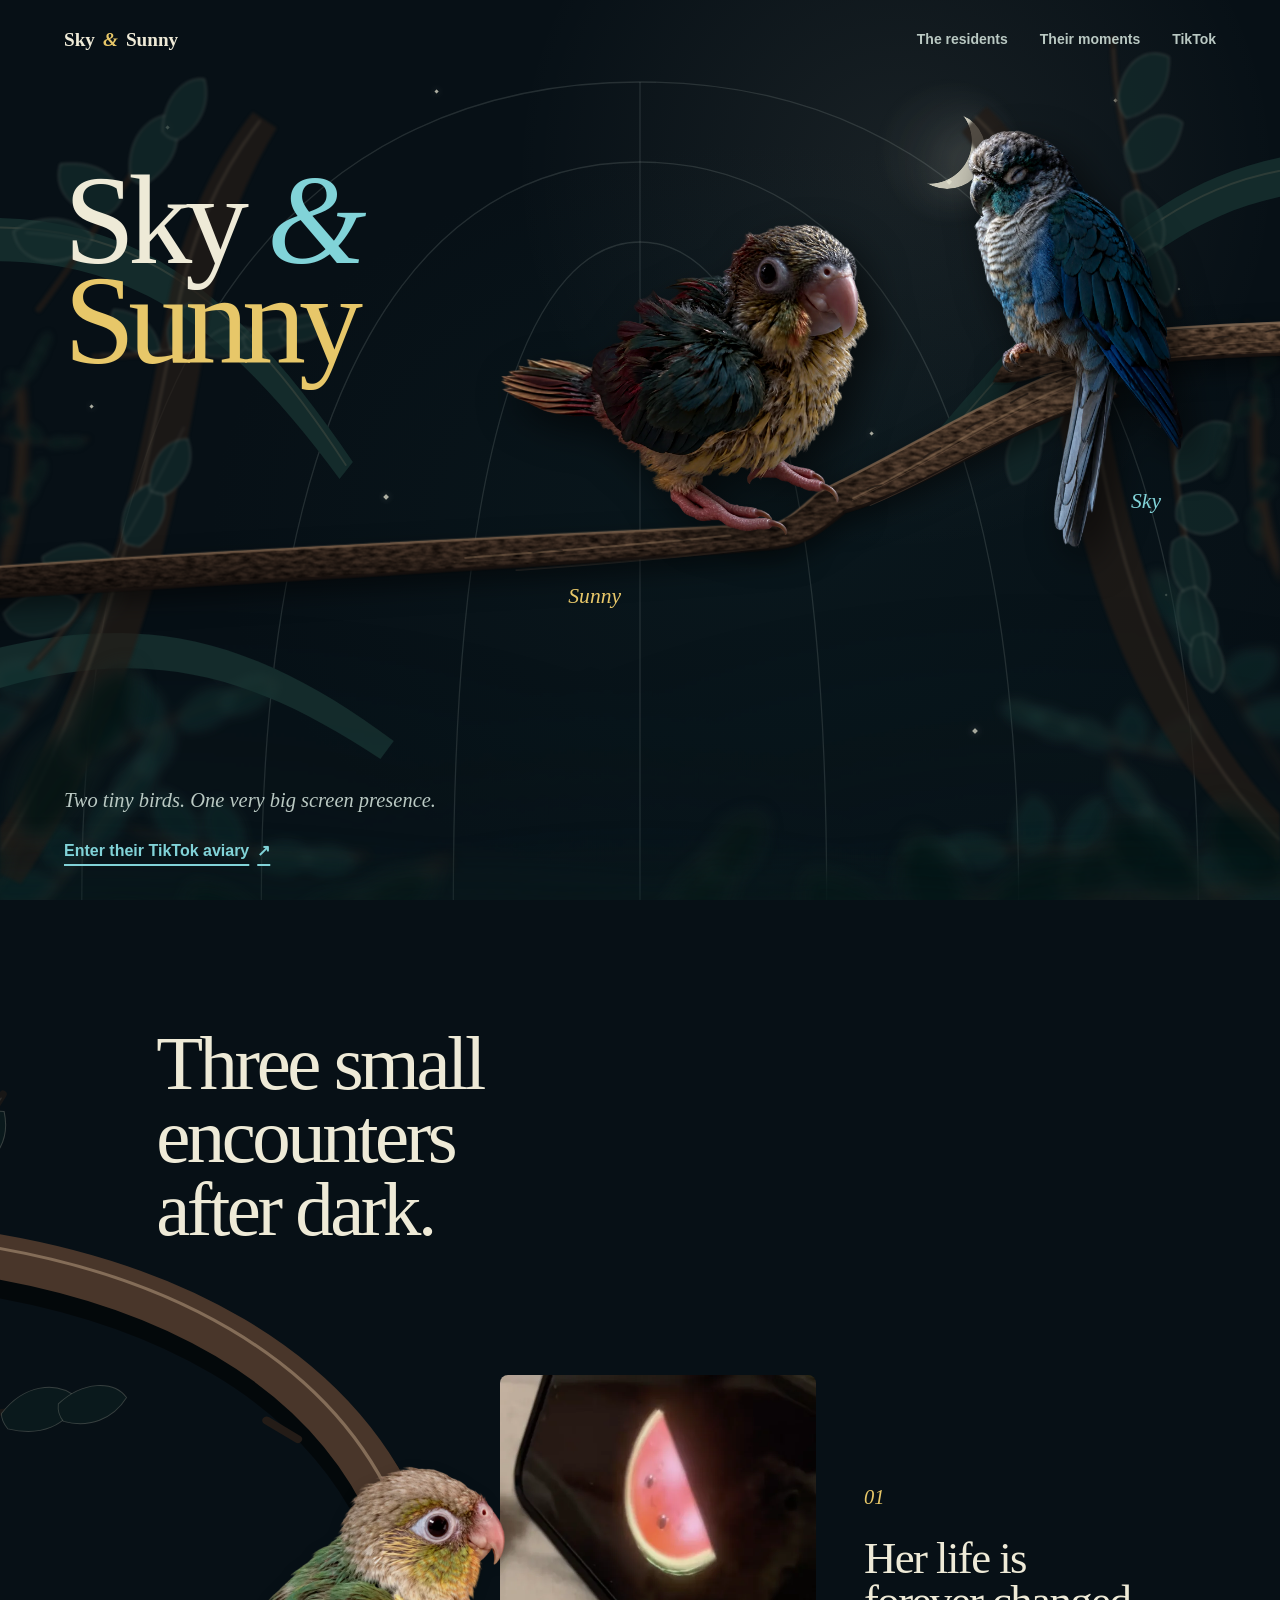
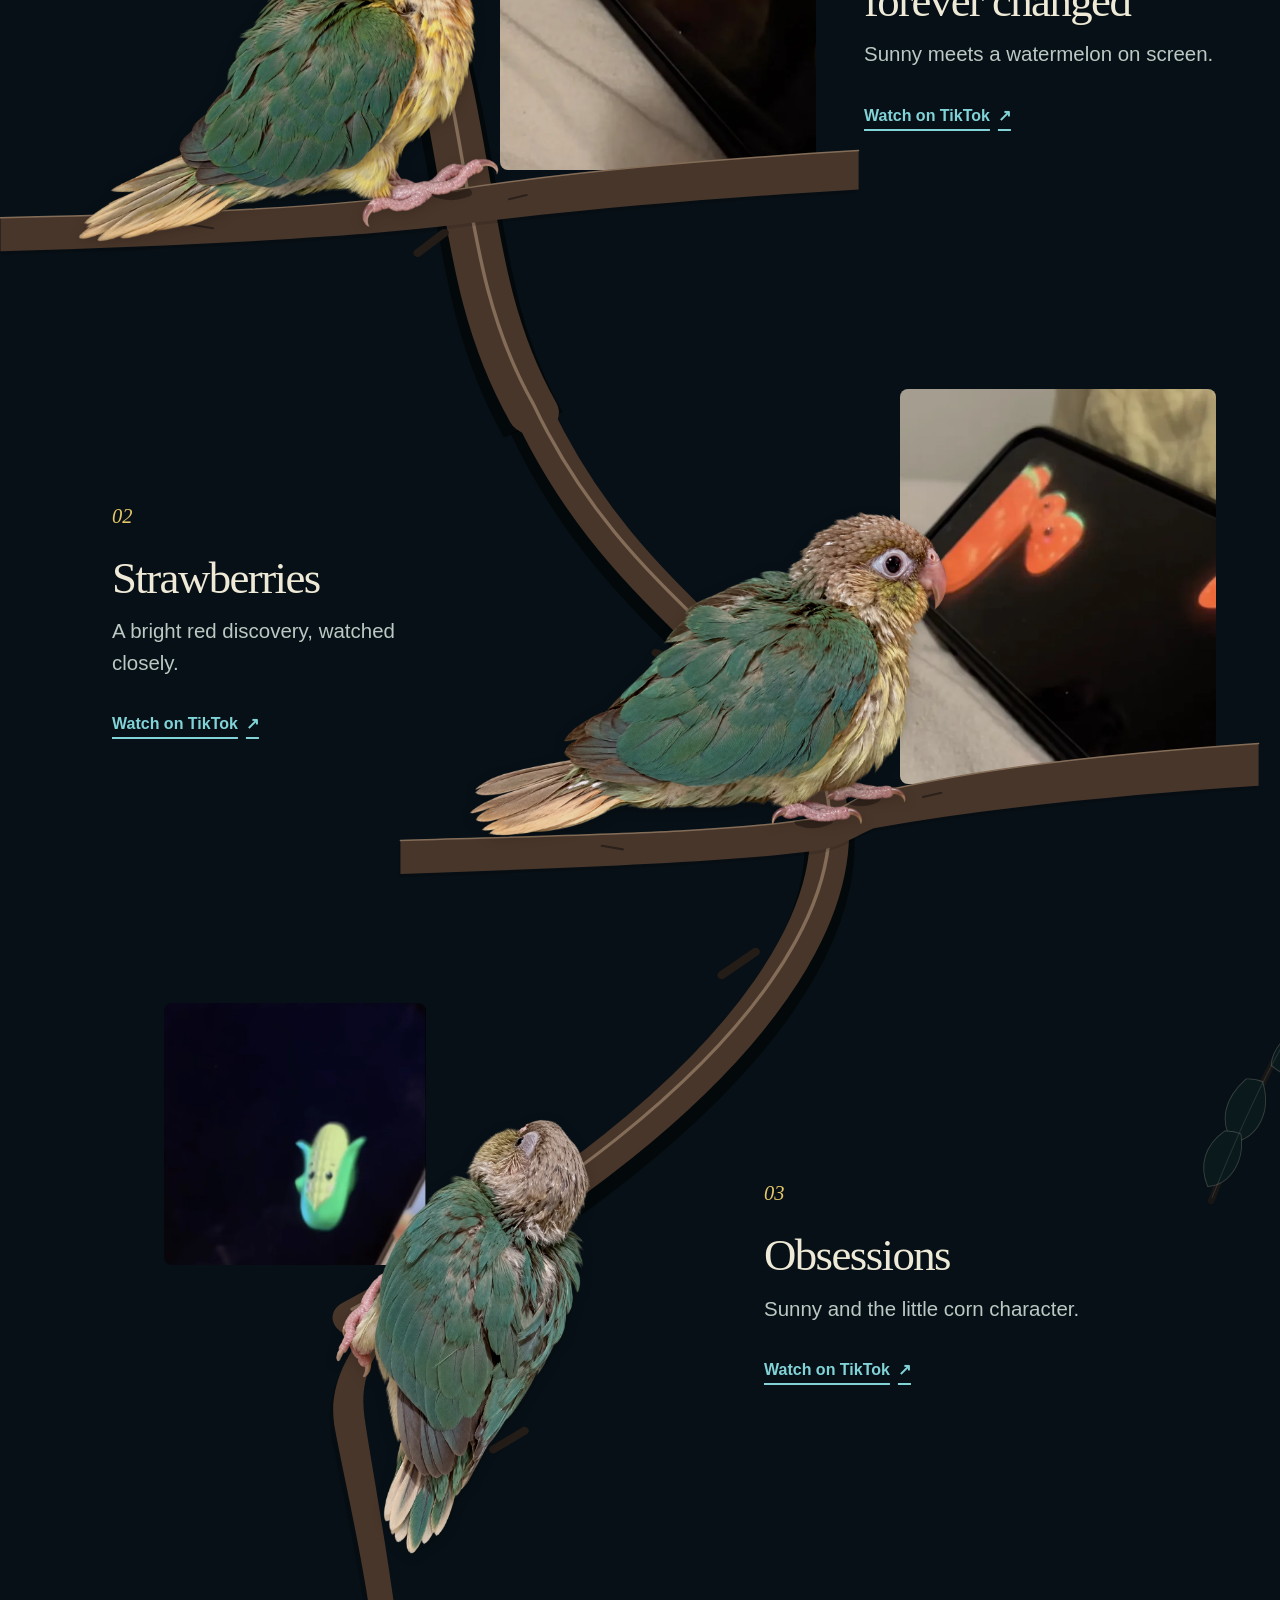
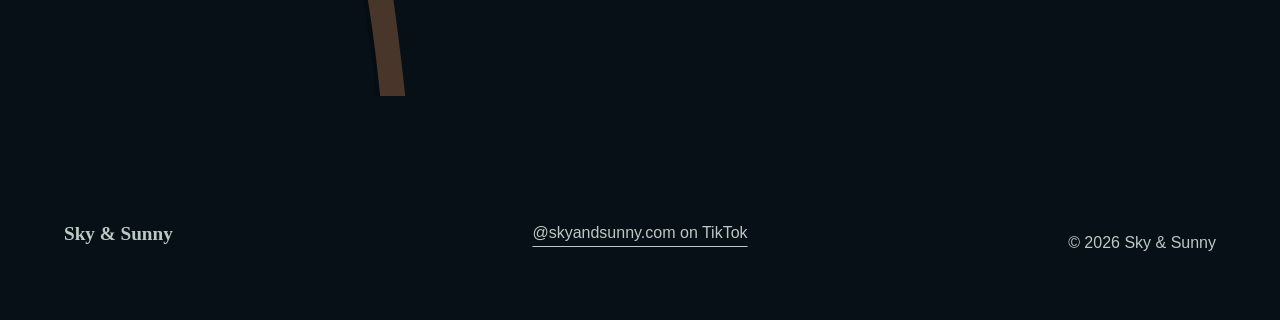
==== commit 45140180: "fix: continue mobile bark texture across perch" ====
--- a/index.html
+++ b/index.html
@@ -128,6 +128,7 @@
               <defs>
                 <clipPath id="sunny-support-clip" clipPathUnits="userSpaceOnUse"><path d="M-2200 1280C-1200 1200 -300 1160 980 1095C1040 1080 1100 1010 1150 975C1420 850 1850 620 2100 670C2300 760 2450 850 2600 926L2600 1010C2450 930 2300 840 2100 790C1850 760 1500 950 1230 1052C1160 1110 1090 1170 990 1180C300 1240 -900 1300 -2200 1380Z"></path></clipPath>
                 <clipPath id="sunny-wide-trim" clipPathUnits="userSpaceOnUse"><rect x="-3000" y="-1000" width="4230" height="4000"></rect></clipPath>
+                <path id="sunny-wide-texture-source" d="M-2200 1280C-1200 1200 -300 1160 980 1095C1040 1080 1100 1010 1150 975C1420 850 1850 620 2100 670C2320 650 2580 640 2800 650C2580 690 2320 720 2100 740C1850 760 1500 950 1230 1052C1160 1110 1090 1170 990 1180C300 1240 -900 1300 -2200 1380Z"></path>
                 <linearGradient id="sunny-bark-gradient" x1="0" y1="1" x2="0" y2="0">
                   <stop class="support-bark-shadow-stop" offset="0"></stop>
                   <stop class="support-bark-base-stop" offset="0.24"></stop>
@@ -155,7 +156,7 @@
               <path id="sunny-unified-tablet" class="support-unified support-unified-tablet" d="M-2200 1280C-1200 1200 -300 1160 980 1095C1040 1080 1100 1010 1150 975C1260 910 1500 650 1750 520L1900 620C1700 700 1430 880 1230 1052C1160 1110 1090 1170 990 1180C300 1240 -900 1300 -2200 1380Z"></path>
               <use class="support-bark-texture support-bark-texture-unified support-unified-wide" href="#sunny-unified-wide"></use>
               <use class="support-bark-texture support-bark-texture-unified support-unified-tablet" href="#sunny-unified-tablet"></use>
-              <use class="support-bark-texture support-bark-texture-mobile support-wide" href="#sunny-wide-wood"></use>
+              <use class="support-bark-texture support-bark-texture-mobile support-wide" href="#sunny-wide-texture-source"></use>
               <use class="support-bark-texture support-bark-texture-mobile support-intermediate" href="#sunny-intermediate-wood"></use>
               <path class="support-irregular-highlight support-wide" d="M-120 1216C202 1191 522 1167 822 1136M1260 1004C1498 889 1770 700 2054 590"></path>
               <path class="support-irregular-highlight support-intermediate" d="M-120 1216C202 1191 522 1167 822 1136M1252 1003C1474 841 1665 700 1874 606"></path>
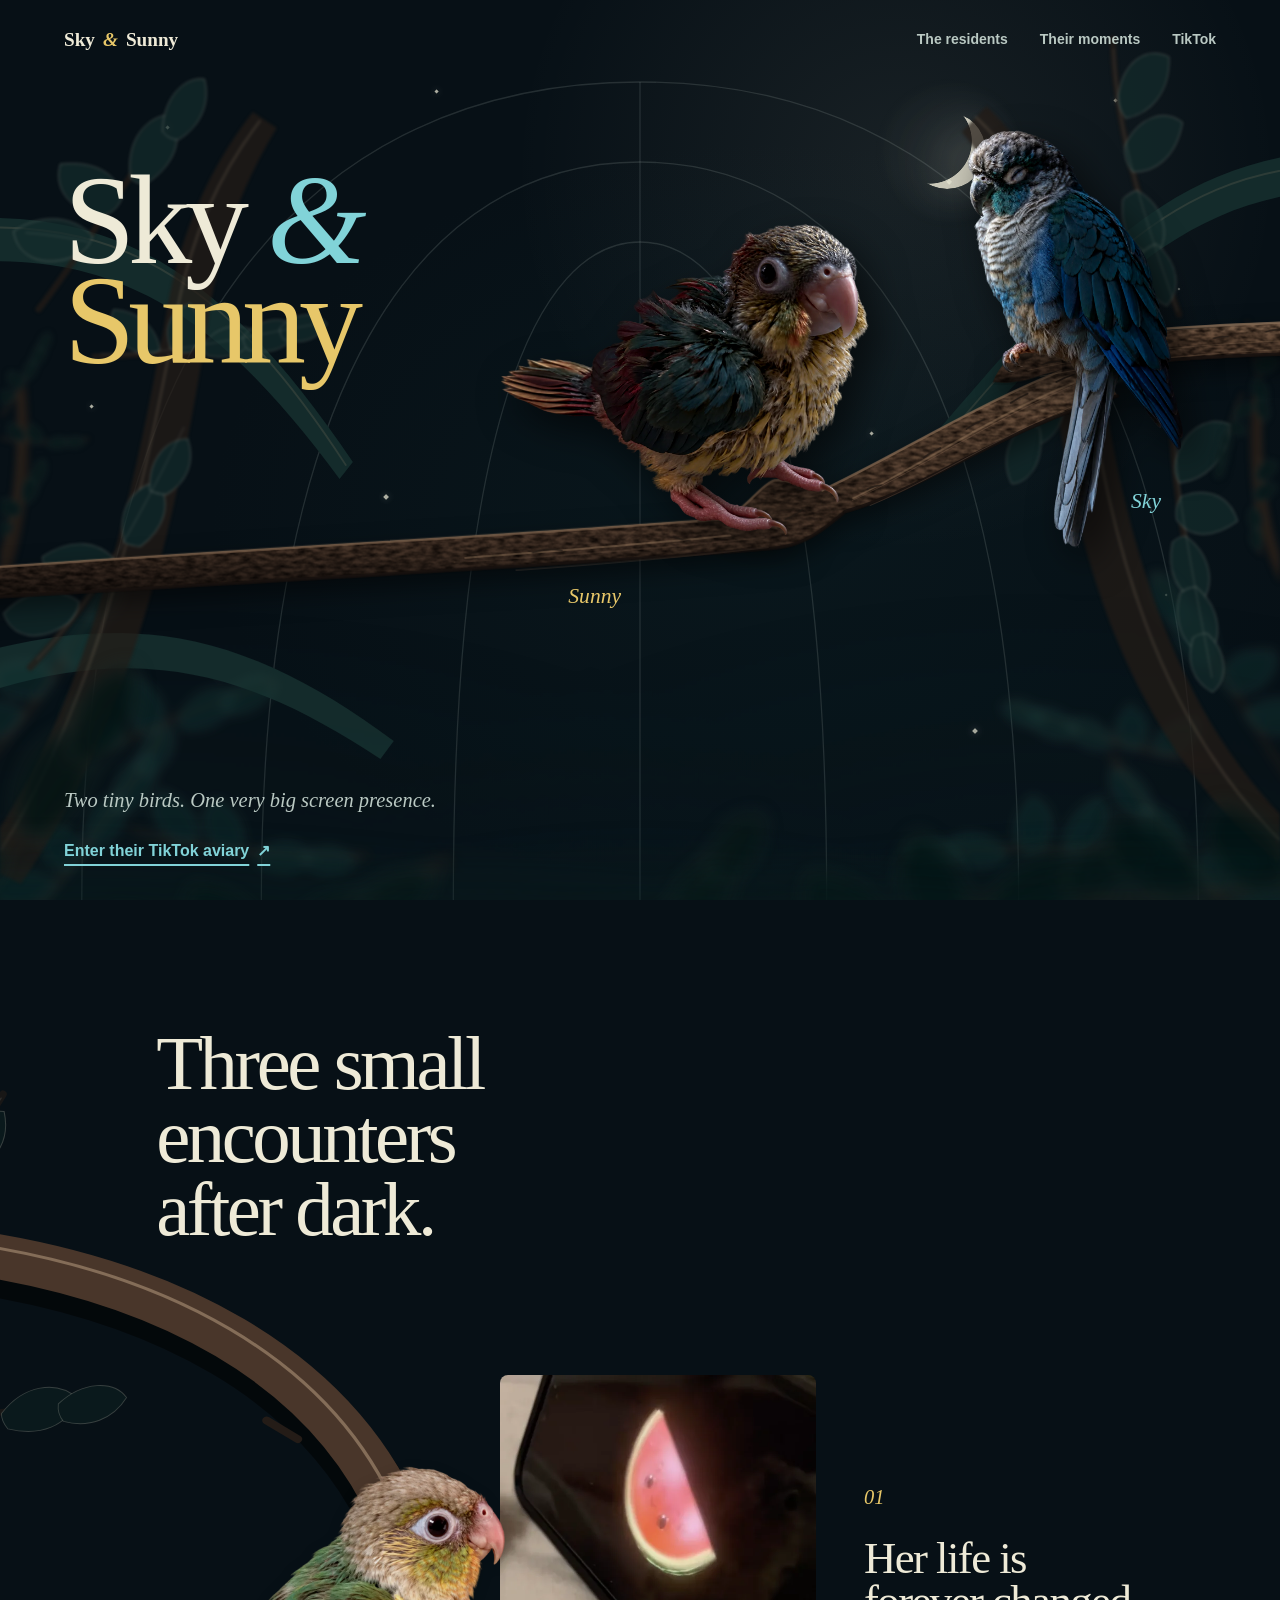
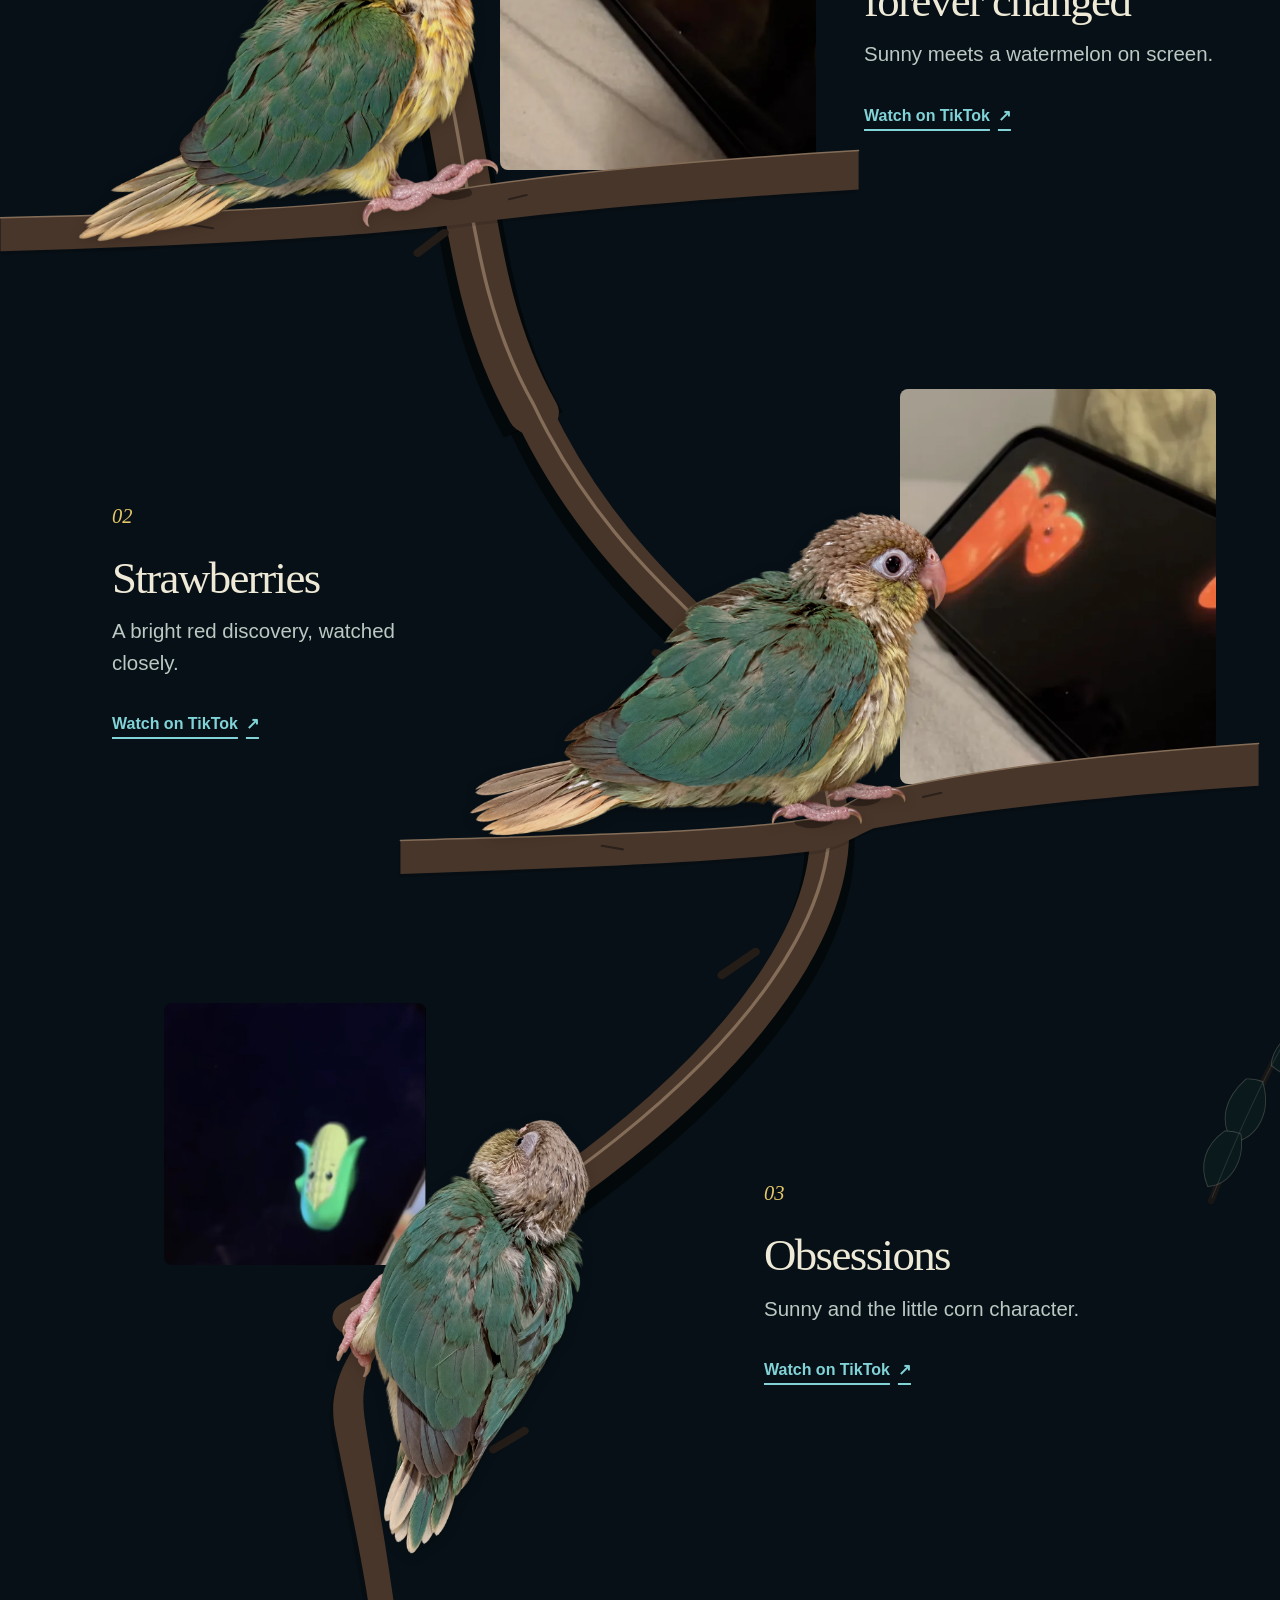
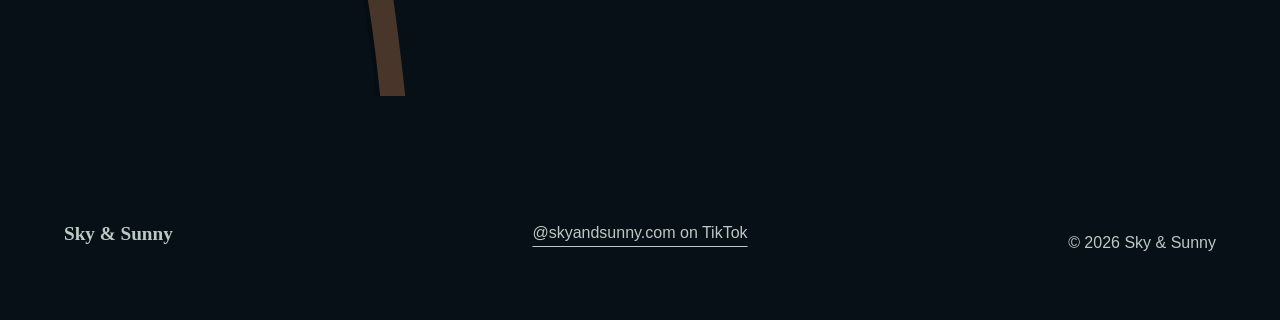
==== commit e76fd202: "fix(hero): seat both Sunny feet on perch" ====
--- a/index.html
+++ b/index.html
@@ -126,9 +126,9 @@
           <figure class="resident resident-sunny" data-face="sunny">
             <svg class="resident-support shared-perch" data-support-svg="sunny" viewBox="0 0 1366 1152" aria-hidden="true" focusable="false">
               <defs>
-                <clipPath id="sunny-support-clip" clipPathUnits="userSpaceOnUse"><path d="M-2200 1280C-1200 1200 -300 1160 980 1095C1040 1080 1100 1010 1150 975C1420 850 1850 620 2100 670C2300 760 2450 850 2600 926L2600 1010C2450 930 2300 840 2100 790C1850 760 1500 950 1230 1052C1160 1110 1090 1170 990 1180C300 1240 -900 1300 -2200 1380Z"></path></clipPath>
+                <clipPath id="sunny-support-clip" clipPathUnits="userSpaceOnUse"><path d="M-2200 1280C-1200 1200 -300 1160 760 1080C850 1090 930 950 980 940C1010 936 1035 942 1060 955C1090 956 1120 965 1150 975C1420 850 1850 620 2100 670C2300 760 2450 850 2600 926L2600 1010C2450 930 2300 840 2100 790C1850 760 1500 950 1230 1052C1160 1110 1090 1170 990 1180C300 1240 -900 1300 -2200 1380Z"></path></clipPath>
                 <clipPath id="sunny-wide-trim" clipPathUnits="userSpaceOnUse"><rect x="-3000" y="-1000" width="4230" height="4000"></rect></clipPath>
-                <path id="sunny-wide-texture-source" d="M-2200 1280C-1200 1200 -300 1160 980 1095C1040 1080 1100 1010 1150 975C1420 850 1850 620 2100 670C2320 650 2580 640 2800 650C2580 690 2320 720 2100 740C1850 760 1500 950 1230 1052C1160 1110 1090 1170 990 1180C300 1240 -900 1300 -2200 1380Z"></path>
+                <path id="sunny-wide-texture-source" d="M-2200 1280C-1200 1200 -300 1160 760 1080C850 1090 930 950 980 940C1010 936 1035 942 1060 955C1090 956 1120 965 1150 975C1420 850 1850 620 2100 670C2320 650 2580 640 2800 650C2580 690 2320 720 2100 740C1850 760 1500 950 1230 1052C1160 1110 1090 1170 990 1180C300 1240 -900 1300 -2200 1380Z"></path>
                 <linearGradient id="sunny-bark-gradient" x1="0" y1="1" x2="0" y2="0">
                   <stop class="support-bark-shadow-stop" offset="0"></stop>
                   <stop class="support-bark-base-stop" offset="0.24"></stop>
@@ -142,35 +142,35 @@
                   <feComposite in="bark-tone" in2="bark-edge" operator="in"></feComposite>
                 </filter>
               </defs>
-              <path class="support-shadow support-wide" clip-path="url(#sunny-wide-trim)" transform="translate(-5 10)" d="M-2200 1280C-1200 1200 -300 1160 980 1095C1040 1080 1100 1010 1150 975C1420 850 1850 620 2100 670C2320 650 2580 640 2800 650C2580 690 2320 720 2100 740C1850 760 1500 950 1230 1052C1160 1110 1090 1170 990 1180C300 1240 -900 1300 -2200 1380Z"></path>
-              <path class="support-shadow support-intermediate" transform="translate(-5 10)" d="M-2200 1280C-1200 1200 -300 1160 980 1095C1040 1080 1100 1010 1150 975C1420 850 1850 620 2100 670C2300 760 2450 850 2600 926C2740 920 2890 900 3000 900C2860 940 2720 980 2600 1010C2450 930 2300 840 2100 790C1850 760 1500 950 1230 1052C1160 1110 1090 1170 990 1180C300 1240 -900 1300 -2200 1380Z"></path>
+              <path class="support-shadow support-wide" clip-path="url(#sunny-wide-trim)" transform="translate(-5 10)" d="M-2200 1280C-1200 1200 -300 1160 760 1080C850 1090 930 950 980 940C1010 936 1035 942 1060 955C1090 956 1120 965 1150 975C1420 850 1850 620 2100 670C2320 650 2580 640 2800 650C2580 690 2320 720 2100 740C1850 760 1500 950 1230 1052C1160 1110 1090 1170 990 1180C300 1240 -900 1300 -2200 1380Z"></path>
+              <path class="support-shadow support-intermediate" transform="translate(-5 10)" d="M-2200 1280C-1200 1200 -300 1160 760 1080C850 1090 930 950 980 940C1010 936 1035 942 1060 955C1090 956 1120 965 1150 975C1420 850 1850 620 2100 670C2300 760 2450 850 2600 926C2740 920 2890 900 3000 900C2860 940 2720 980 2600 1010C2450 930 2300 840 2100 790C1850 760 1500 950 1230 1052C1160 1110 1090 1170 990 1180C300 1240 -900 1300 -2200 1380Z"></path>
               <path class="support-shadow support-connector support-connector-wide" transform="translate(-5 10)" d="M1150 975C1420 850 1780 620 2110 510L2200 640C1800 750 1500 980 1230 1052C1200 1060 1170 1020 1150 975Z"></path>
               <path class="support-shadow support-connector support-connector-tablet" transform="translate(-5 10)" d="M1150 975C1260 910 1500 650 1750 520L1900 620C1700 700 1430 880 1230 1052C1200 1060 1170 1020 1150 975Z"></path>
-              <path class="support-unified-shadow support-unified-shadow-wide" transform="translate(-5 10)" d="M-2200 1280C-1200 1200 -300 1160 980 1095C1040 1080 1100 1010 1150 975C1420 850 1780 620 2110 510L2200 640C1800 750 1500 980 1230 1052C1160 1110 1090 1170 990 1180C300 1240 -900 1300 -2200 1380Z"></path>
-              <path class="support-unified-shadow support-unified-shadow-tablet" transform="translate(-5 10)" d="M-2200 1280C-1200 1200 -300 1160 980 1095C1040 1080 1100 1010 1150 975C1260 910 1500 650 1750 520L1900 620C1700 700 1430 880 1230 1052C1160 1110 1090 1170 990 1180C300 1240 -900 1300 -2200 1380Z"></path>
-              <path id="sunny-wide-wood" class="support-wood support-wide" clip-path="url(#sunny-wide-trim)" data-shared-support="sunny" data-internal-terminal="2800,650" d="M-2200 1280C-1200 1200 -300 1160 980 1095C1040 1080 1100 1010 1150 975C1420 850 1850 620 2100 670C2320 650 2580 640 2800 650C2580 690 2320 720 2100 740C1850 760 1500 950 1230 1052C1160 1110 1090 1170 990 1180C300 1240 -900 1300 -2200 1380Z"></path>
-              <path id="sunny-intermediate-wood" class="support-wood support-intermediate" data-shared-support="sunny" data-internal-terminal="3000,900" d="M-2200 1280C-1200 1200 -300 1160 980 1095C1040 1080 1100 1010 1150 975C1420 850 1850 620 2100 670C2300 760 2450 850 2600 926C2740 920 2890 900 3000 900C2860 940 2720 980 2600 1010C2450 930 2300 840 2100 790C1850 760 1500 950 1230 1052C1160 1110 1090 1170 990 1180C300 1240 -900 1300 -2200 1380Z"></path>
+              <path class="support-unified-shadow support-unified-shadow-wide" transform="translate(-5 10)" d="M-2200 1280C-1200 1200 -300 1160 760 1080C850 1090 930 950 980 940C1010 936 1035 942 1060 955C1090 956 1120 965 1150 975C1420 850 1780 620 2110 510L2200 640C1800 750 1500 980 1230 1052C1160 1110 1090 1170 990 1180C300 1240 -900 1300 -2200 1380Z"></path>
+              <path class="support-unified-shadow support-unified-shadow-tablet" transform="translate(-5 10)" d="M-2200 1280C-1200 1200 -300 1160 760 1080C850 1090 930 950 980 940C1010 936 1035 942 1060 955C1090 956 1120 965 1150 975C1260 910 1500 650 1750 520L1900 620C1700 700 1430 880 1230 1052C1160 1110 1090 1170 990 1180C300 1240 -900 1300 -2200 1380Z"></path>
+              <path id="sunny-wide-wood" class="support-wood support-wide" clip-path="url(#sunny-wide-trim)" data-shared-support="sunny" data-internal-terminal="2800,650" d="M-2200 1280C-1200 1200 -300 1160 760 1080C850 1090 930 950 980 940C1010 936 1035 942 1060 955C1090 956 1120 965 1150 975C1420 850 1850 620 2100 670C2320 650 2580 640 2800 650C2580 690 2320 720 2100 740C1850 760 1500 950 1230 1052C1160 1110 1090 1170 990 1180C300 1240 -900 1300 -2200 1380Z"></path>
+              <path id="sunny-intermediate-wood" class="support-wood support-intermediate" data-shared-support="sunny" data-internal-terminal="3000,900" d="M-2200 1280C-1200 1200 -300 1160 760 1080C850 1090 930 950 980 940C1010 936 1035 942 1060 955C1090 956 1120 965 1150 975C1420 850 1850 620 2100 670C2300 760 2450 850 2600 926C2740 920 2890 900 3000 900C2860 940 2720 980 2600 1010C2450 930 2300 840 2100 790C1850 760 1500 950 1230 1052C1160 1110 1090 1170 990 1180C300 1240 -900 1300 -2200 1380Z"></path>
               <path id="sunny-connector-wide-wood" class="support-wood support-connector support-connector-wide" data-shared-support="connector" d="M1150 975C1420 850 1780 620 2110 510L2200 640C1800 750 1500 980 1230 1052C1200 1060 1170 1020 1150 975Z"></path>
               <path id="sunny-connector-tablet-wood" class="support-wood support-connector support-connector-tablet" data-shared-support="connector" d="M1150 975C1260 910 1500 650 1750 520L1900 620C1700 700 1430 880 1230 1052C1200 1060 1170 1020 1150 975Z"></path>
-              <path id="sunny-unified-wide" class="support-unified support-unified-wide" d="M-2200 1280C-1200 1200 -300 1160 980 1095C1040 1080 1100 1010 1150 975C1420 850 1780 620 2110 510L2200 640C1800 750 1500 980 1230 1052C1160 1110 1090 1170 990 1180C300 1240 -900 1300 -2200 1380Z"></path>
-              <path id="sunny-unified-tablet" class="support-unified support-unified-tablet" d="M-2200 1280C-1200 1200 -300 1160 980 1095C1040 1080 1100 1010 1150 975C1260 910 1500 650 1750 520L1900 620C1700 700 1430 880 1230 1052C1160 1110 1090 1170 990 1180C300 1240 -900 1300 -2200 1380Z"></path>
+              <path id="sunny-unified-wide" class="support-unified support-unified-wide" d="M-2200 1280C-1200 1200 -300 1160 760 1080C850 1090 930 950 980 940C1010 936 1035 942 1060 955C1090 956 1120 965 1150 975C1420 850 1780 620 2110 510L2200 640C1800 750 1500 980 1230 1052C1160 1110 1090 1170 990 1180C300 1240 -900 1300 -2200 1380Z"></path>
+              <path id="sunny-unified-tablet" class="support-unified support-unified-tablet" d="M-2200 1280C-1200 1200 -300 1160 760 1080C850 1090 930 950 980 940C1010 936 1035 942 1060 955C1090 956 1120 965 1150 975C1260 910 1500 650 1750 520L1900 620C1700 700 1430 880 1230 1052C1160 1110 1090 1170 990 1180C300 1240 -900 1300 -2200 1380Z"></path>
               <use class="support-bark-texture support-bark-texture-unified support-unified-wide" href="#sunny-unified-wide"></use>
               <use class="support-bark-texture support-bark-texture-unified support-unified-tablet" href="#sunny-unified-tablet"></use>
               <use class="support-bark-texture support-bark-texture-mobile support-wide" href="#sunny-wide-texture-source"></use>
               <use class="support-bark-texture support-bark-texture-mobile support-intermediate" href="#sunny-intermediate-wood"></use>
               <path class="support-irregular-highlight support-wide" d="M-120 1216C202 1191 522 1167 822 1136M1260 1004C1498 889 1770 700 2054 590"></path>
               <path class="support-irregular-highlight support-intermediate" d="M-120 1216C202 1191 522 1167 822 1136M1252 1003C1474 841 1665 700 1874 606"></path>
-              <path class="support-surface-edge support-wide" clip-path="url(#sunny-wide-trim)" d="M-2200 1280C-1200 1200 -300 1160 980 1095C1040 1080 1100 1010 1150 975"></path>
-              <path class="support-surface-edge support-intermediate" d="M-2200 1280C-1200 1200 -300 1160 980 1095C1040 1080 1100 1010 1150 975C1420 850 1850 620 2100 670C2300 760 2450 850 2600 926C2740 920 2890 900 3000 900"></path>
+              <path class="support-surface-edge support-wide" clip-path="url(#sunny-wide-trim)" d="M-2200 1280C-1200 1200 -300 1160 760 1080C850 1090 930 950 980 940C1010 936 1035 942 1060 955C1090 956 1120 965 1150 975"></path>
+              <path class="support-surface-edge support-intermediate" d="M-2200 1280C-1200 1200 -300 1160 760 1080C850 1090 930 950 980 940C1010 936 1035 942 1060 955C1090 956 1120 965 1150 975C1420 850 1850 620 2100 670C2300 760 2450 850 2600 926C2740 920 2890 900 3000 900"></path>
               <path class="support-surface-edge support-connector support-connector-wide" d="M1150 975C1420 850 1780 620 2110 510"></path>
               <path class="support-surface-edge support-connector support-connector-tablet" d="M1150 975C1260 910 1500 650 1750 520"></path>
               <path class="support-depth-edge support-wide" clip-path="url(#sunny-wide-trim)" d="M-2200 1380C-900 1300 300 1240 990 1180C1090 1170 1160 1110 1230 1052"></path>
               <path class="support-depth-edge support-intermediate" d="M-2200 1380C-900 1300 300 1240 990 1180C1090 1170 1160 1110 1230 1052C1500 950 1850 760 2100 790C2300 840 2450 930 2600 1010C2720 980 2860 940 3000 900"></path>
               <path class="support-depth-edge support-connector support-connector-wide" d="M1230 1052C1500 980 1800 750 2200 640"></path>
               <path class="support-depth-edge support-connector support-connector-tablet" d="M1230 1052C1430 880 1700 700 1900 620"></path>
-              <path class="support-boundary support-wide" clip-path="url(#sunny-wide-trim)" data-support-contour="sunny" data-support-bird=".resident-sunny .resident-cutout" data-support-anchors="980,1095;1150,975" d="M-2200 1280C-1200 1200 -300 1160 980 1095C1040 1080 1100 1010 1150 975C1420 850 1850 620 2100 670C2320 650 2580 640 2800 650"></path>
-              <path class="support-boundary support-intermediate" data-support-contour="sunny" data-support-bird=".resident-sunny .resident-cutout" data-support-anchors="980,1095;1150,975" d="M-2200 1280C-1200 1200 -300 1160 980 1095C1040 1080 1100 1010 1150 975C1420 850 1850 620 2100 670C2300 760 2450 850 2600 926C2740 920 2890 900 3000 900"></path>
-              <path class="support-contact-shadow" clip-path="url(#sunny-support-clip)" d="M934 1103Q974 1119 1018 1101M1110 990Q1148 1002 1190 982"></path>
+              <path class="support-boundary support-wide" clip-path="url(#sunny-wide-trim)" data-support-contour="sunny" data-support-bird=".resident-sunny .resident-cutout" data-support-anchors="760,1080;1060,955" d="M-2200 1280C-1200 1200 -300 1160 760 1080C850 1090 930 950 980 940C1010 936 1035 942 1060 955C1090 956 1120 965 1150 975C1420 850 1850 620 2100 670C2320 650 2580 640 2800 650"></path>
+              <path class="support-boundary support-intermediate" data-support-contour="sunny" data-support-bird=".resident-sunny .resident-cutout" data-support-anchors="760,1080;1060,955" d="M-2200 1280C-1200 1200 -300 1160 760 1080C850 1090 930 950 980 940C1010 936 1035 942 1060 955C1090 956 1120 965 1150 975C1420 850 1850 620 2100 670C2300 760 2450 850 2600 926C2740 920 2890 900 3000 900"></path>
+              <path class="support-contact-shadow" clip-path="url(#sunny-support-clip)" d="M716 1084Q758 1098 804 1082M1018 962Q1058 976 1102 962"></path>
               <path class="support-fissure sunny-support-fissure" clip-path="url(#sunny-wide-trim)" d="M120 1197Q172 1178 224 1190M620 1140Q650 1153 680 1156M820 1116Q852 1099 888 1106M1018 1078Q1052 1068 1080 1042"></path>
               <path class="support-fissure support-connector support-connector-wide" d="M1310 972Q1336 958 1362 958M1510 860Q1540 838 1570 825M1662 758Q1692 736 1726 724M1820 665Q1850 645 1880 632M1982 590Q2012 574 2048 563"></path>
               <path class="support-fissure support-connector support-connector-tablet" d="M1218 935Q1240 920 1268 900M1320 826Q1342 800 1366 774M1440 690Q1468 672 1492 651M1552 588Q1576 566 1604 552"></path>
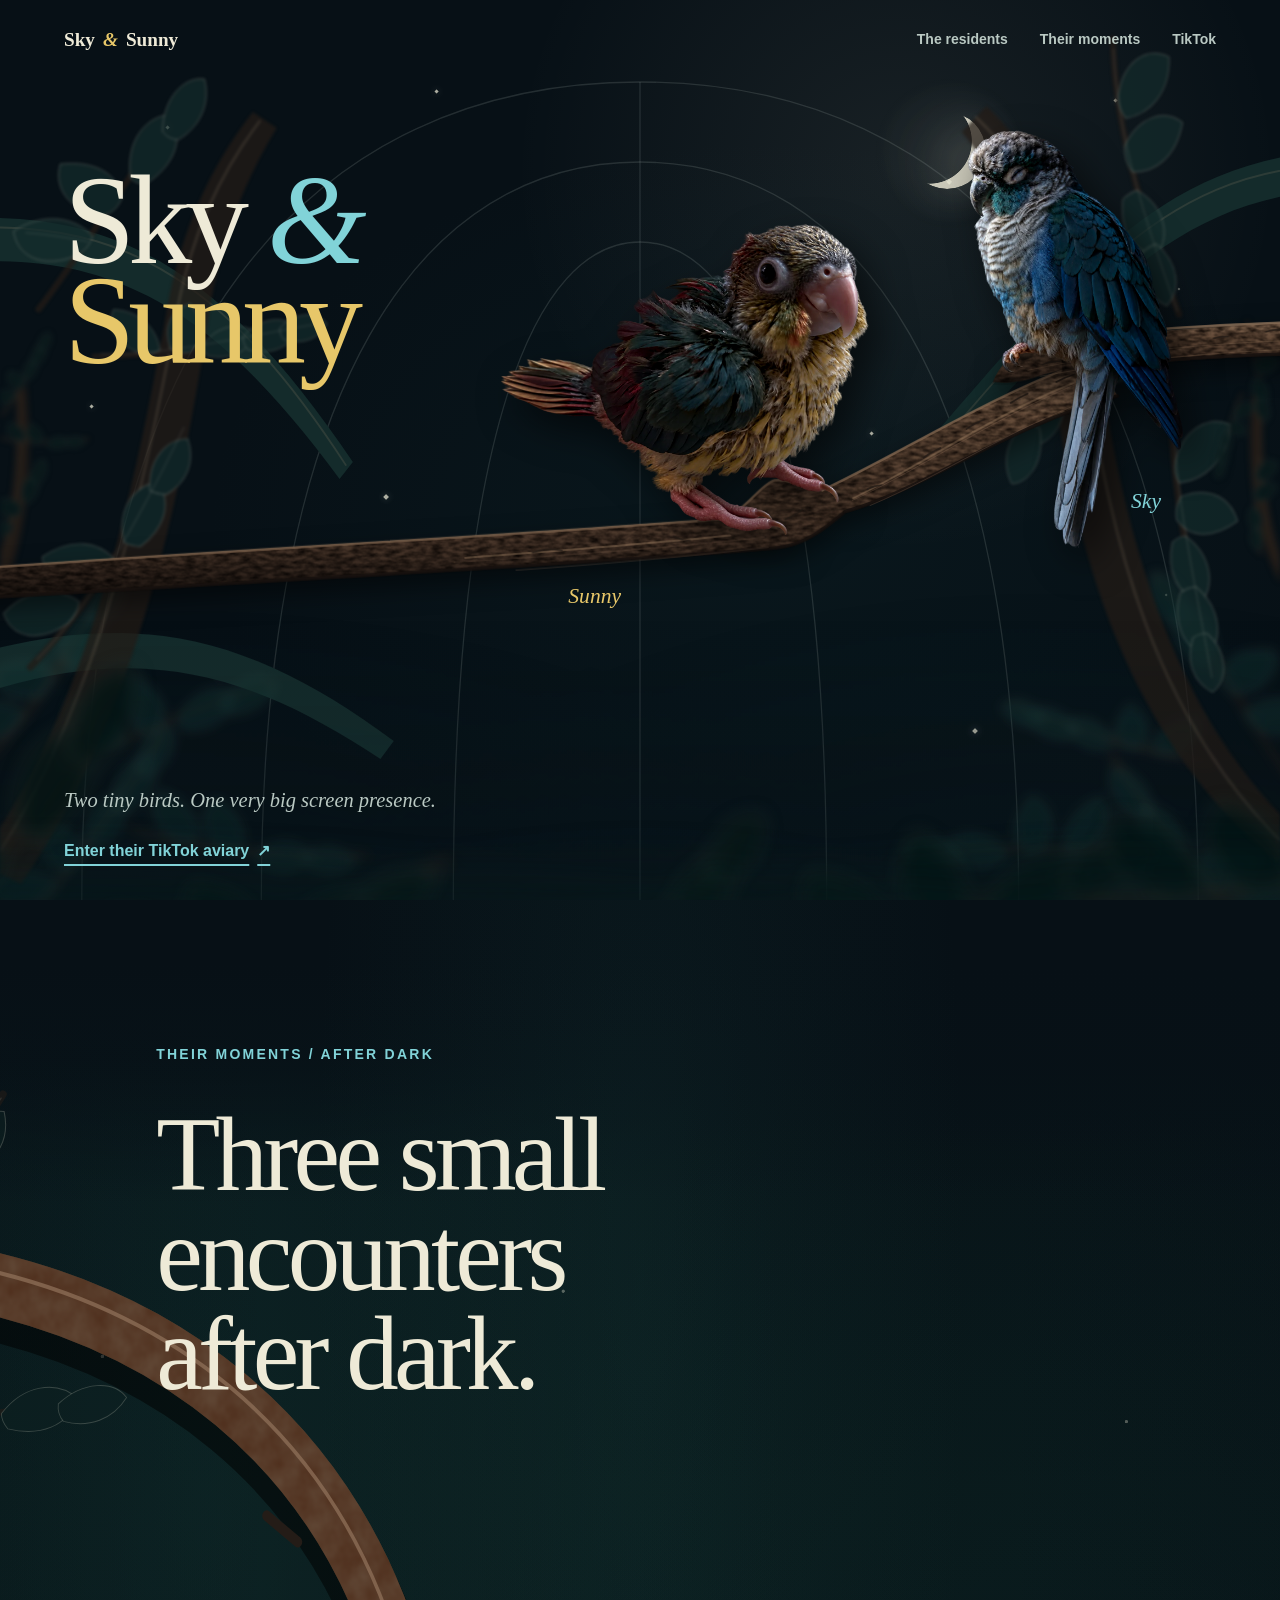
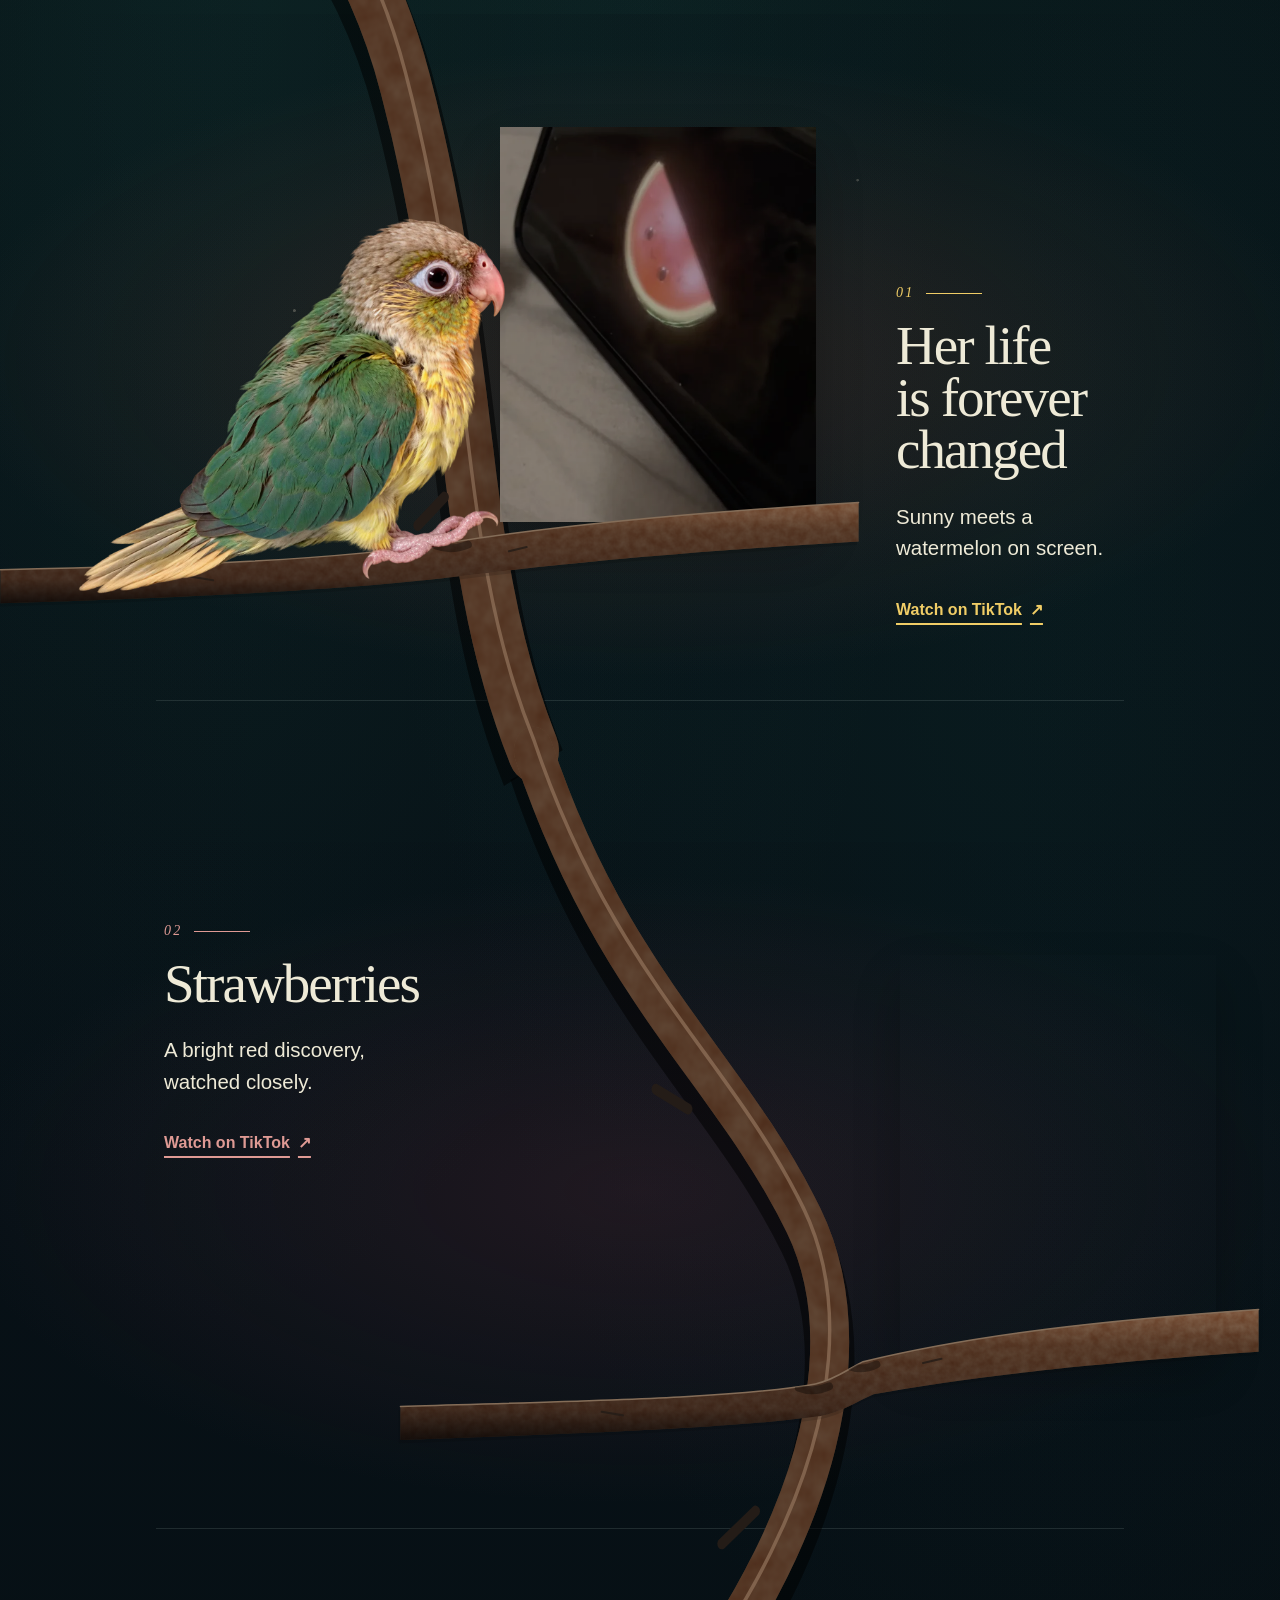
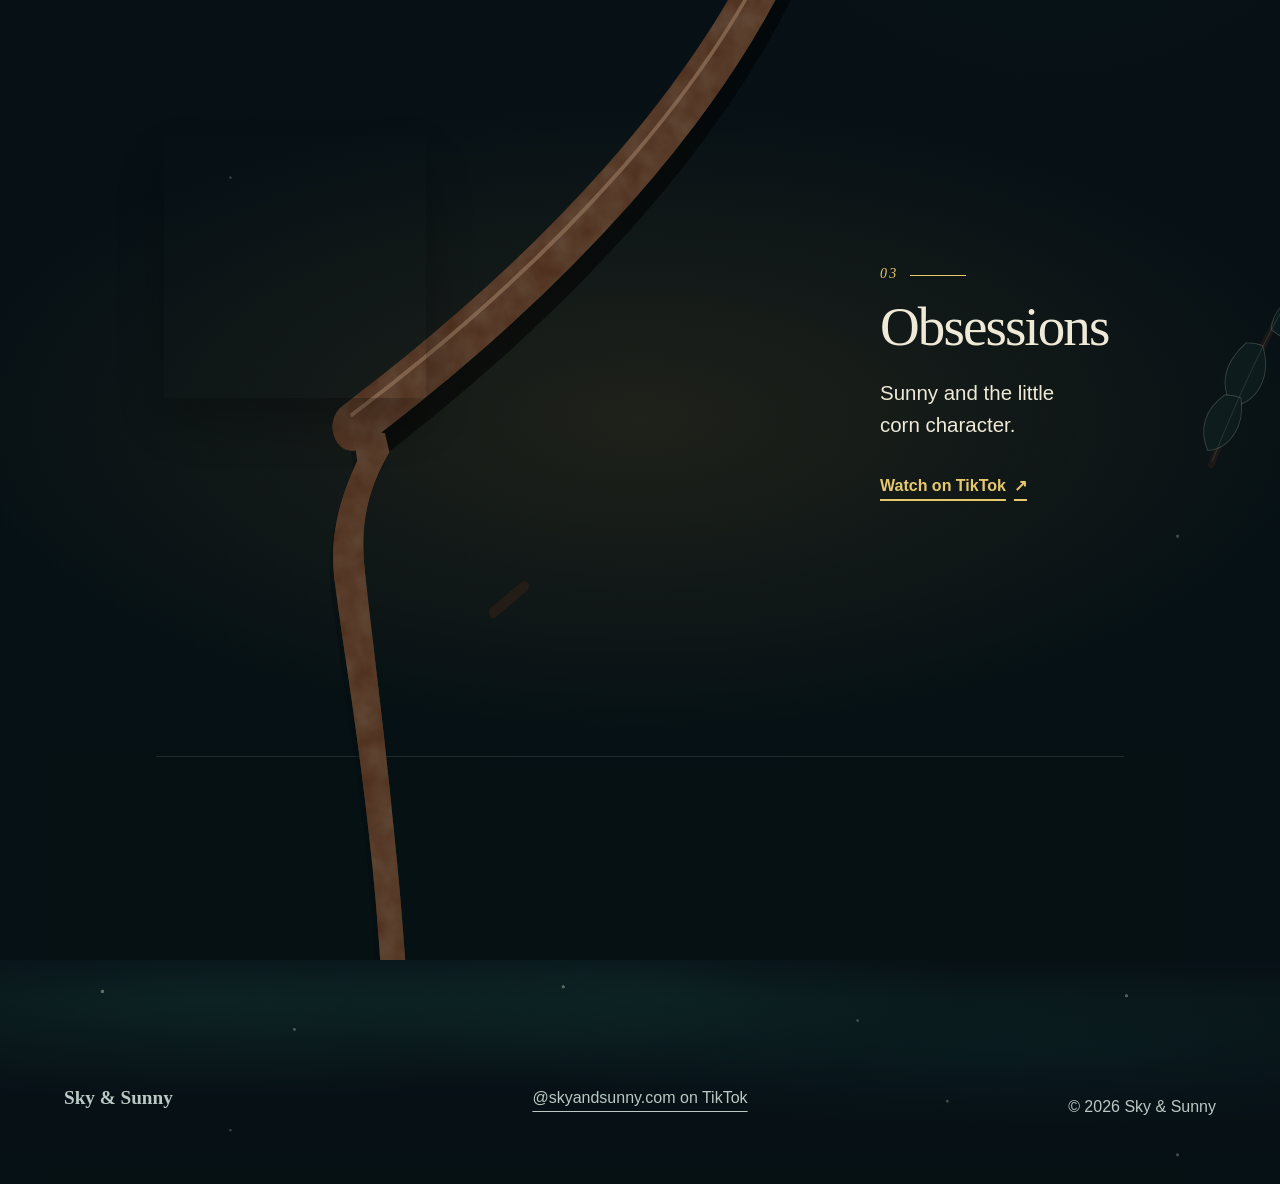
==== commit 1082259e: "feat: stage cinematic moments across the aviary" ====
--- a/index.html
+++ b/index.html
@@ -55,6 +55,12 @@
           <path class="leaf-blade" d="M145 64C153 43 172 34 187 41C185 59 173 70 155 72C151 70 148 68 145 64Z"></path>
           <path class="leaf-vein" d="M15 143C67 123 119 88 188 32"></path>
         </symbol>
+        <filter id="moment-bark-relief" x="-8%" y="-12%" width="116%" height="124%" color-interpolation-filters="sRGB">
+          <feTurbulence type="fractalNoise" baseFrequency="0.04 0.04" numOctaves="3" seed="27" result="moment-grain"></feTurbulence>
+          <feColorMatrix in="moment-grain" type="matrix" values="0 0 0 0 .34 0 0 0 0 .2 0 0 0 0 .1 0.7 0 0 0 0" result="moment-grain-tone"></feColorMatrix>
+          <feComposite in="moment-grain-tone" in2="SourceGraphic" operator="in" result="moment-grain-clip"></feComposite>
+          <feBlend in="SourceGraphic" in2="moment-grain-clip" mode="overlay"></feBlend>
+        </filter>
       </defs>
     </svg>
 
--- a/styles.css
+++ b/styles.css
@@ -21,6 +21,23 @@
   --color-hero-haze-moon: rgba(238, 234, 215, 0.075);
   --color-hero-haze-canopy: rgba(20, 56, 59, 0.18);
   --color-hero-haze-foreground: rgba(8, 30, 31, 0.78);
+  --color-night-haze: rgba(28, 77, 73, 0.16);
+  --color-night-side-edge: rgba(7, 16, 22, 0.18);
+  --color-night-edge: rgba(7, 16, 22, 0.24);
+  --opacity-night-particles: 0.62;
+  --surface-night-atmosphere:
+    radial-gradient(ellipse at 16% 18%, rgba(18, 55, 54, 0.38), transparent 38%),
+    radial-gradient(ellipse at 82% 38%, rgba(12, 43, 45, 0.36), transparent 42%),
+    linear-gradient(180deg, #071016 0%, #091719 18%, #071016 58%, #061114 100%);
+  --surface-night-particles:
+    radial-gradient(circle at 8% 14%, rgba(238, 234, 215, 0.7) 0 0.09rem, transparent 0.13rem),
+    radial-gradient(circle at 23% 31%, rgba(238, 234, 215, 0.46) 0 0.07rem, transparent 0.11rem),
+    radial-gradient(circle at 44% 12%, rgba(238, 234, 215, 0.62) 0 0.08rem, transparent 0.12rem),
+    radial-gradient(circle at 67% 27%, rgba(238, 234, 215, 0.42) 0 0.06rem, transparent 0.1rem),
+    radial-gradient(circle at 88% 16%, rgba(238, 234, 215, 0.58) 0 0.08rem, transparent 0.12rem),
+    radial-gradient(circle at 74% 63%, rgba(238, 234, 215, 0.42) 0 0.07rem, transparent 0.11rem),
+    radial-gradient(circle at 18% 76%, rgba(238, 234, 215, 0.36) 0 0.06rem, transparent 0.1rem),
+    radial-gradient(circle at 92% 87%, rgba(238, 234, 215, 0.48) 0 0.08rem, transparent 0.12rem);
   --color-star-halo: rgba(238, 234, 215, 0.3);
   --color-rib: rgba(186, 201, 195, 0.16);
   --color-star: rgba(238, 234, 215, 0.72);
@@ -277,6 +294,18 @@
     var(--color-canvas);
 }
 
+.hero-habitat::after {
+  position: absolute;
+  right: 0;
+  bottom: -1px;
+  left: 0;
+  z-index: var(--layer-middle);
+  height: clamp(11rem, 22vw, 22rem);
+  background: linear-gradient(180deg, transparent 0%, rgba(7, 16, 22, 0.16) 72%, rgba(7, 16, 22, 0.28) 100%);
+  content: "";
+  pointer-events: none;
+}
+
 .scene-definitions {
   position: absolute;
 }
@@ -728,8 +757,9 @@
 }
 
 .habitat-branch .branch-main {
-  stroke: var(--color-bark);
+  stroke: var(--color-bark-mid);
   stroke-width: var(--line-branch);
+  filter: url(#moment-bark-relief);
 }
 
 .habitat-branch .segment-two {
@@ -749,7 +779,8 @@
 }
 
 .branch-edge {
-  stroke: var(--color-bark-edge);
+  stroke: var(--color-bark-highlight);
+  stroke-opacity: 0.72;
   stroke-width: var(--line-branch-edge);
 }
 
@@ -848,7 +879,28 @@
   isolation: isolate;
   overflow: hidden;
   padding: var(--space-10) var(--gutter);
-  background: var(--color-canvas);
+  background: var(--surface-night-atmosphere);
+}
+
+.moments-habitat::before,
+.site-footer::before {
+  position: absolute;
+  inset: 0;
+  background-image: var(--surface-night-particles);
+  content: "";
+  opacity: var(--opacity-night-particles);
+  pointer-events: none;
+}
+
+.moments-habitat::after,
+.site-footer::after {
+  position: absolute;
+  inset: 0;
+  background:
+    radial-gradient(ellipse at 50% 12%, var(--color-night-haze), transparent 36%),
+    linear-gradient(90deg, var(--color-night-side-edge), transparent 22%, transparent 78%, var(--color-night-edge));
+  content: "";
+  pointer-events: none;
 }
 
 .moment-foliage {
@@ -912,13 +964,15 @@
 }
 
 .habitat-branch .compact-branch-main {
-  fill: var(--color-bark);
+  fill: var(--color-bark-mid);
   stroke: none;
+  filter: url(#moment-bark-relief);
 }
 
 .habitat-branch .branch-main.segment-three {
-  fill: var(--color-bark);
+  fill: var(--color-bark-mid);
   stroke: none;
+  filter: url(#moment-bark-relief);
 }
 
 .habitat-branch .branch-fill-shadow {
@@ -1115,8 +1169,14 @@
   aspect-ratio: 1448 / 1086;
 }
 
+.moment-support .support-wood {
+  fill: url(#sunny-bark-gradient);
+  filter: url(#moment-bark-relief);
+}
+
 .site-footer {
   position: relative;
+  isolation: isolate;
   min-height: 14rem;
   padding: var(--space-8) var(--gutter);
   display: grid;
@@ -1124,7 +1184,7 @@
   align-items: end;
   gap: var(--space-5);
   overflow: hidden;
-  background: var(--color-canvas);
+  background: var(--surface-night-atmosphere);
   color: var(--color-text-quiet);
 }
 
@@ -1143,6 +1203,211 @@
 .site-footer p {
   margin-bottom: 0;
   text-align: right;
+}
+
+/* Cinematic moment scenes: each encounter gets a focal composition of its own. */
+.moments-habitat {
+  padding-block: 0 var(--space-10);
+  background:
+    linear-gradient(180deg, #071016 0, #071016 4rem, rgba(7, 16, 22, 0.82) 10rem, transparent 19rem),
+    var(--surface-night-atmosphere);
+}
+
+.moments-intro {
+  position: relative;
+  min-height: min(72svh, 48rem);
+  display: grid;
+  align-items: end;
+  margin-bottom: 0;
+  padding: 8rem 8% 9rem;
+}
+
+.moments-intro::after {
+  position: absolute;
+  top: -12rem;
+  right: -8%;
+  left: -8%;
+  z-index: 0;
+  height: 22rem;
+  background: linear-gradient(180deg, transparent 0%, rgba(7, 16, 22, 0.16) 45%, transparent 100%);
+  content: "";
+  pointer-events: none;
+}
+
+.moments-intro::before {
+  position: relative;
+  z-index: 1;
+  display: block;
+  margin-bottom: var(--space-5);
+  color: var(--color-sky);
+  content: "THEIR MOMENTS  /  AFTER DARK";
+  font-size: var(--size-small);
+  font-weight: 700;
+  letter-spacing: 0.16em;
+  text-transform: uppercase;
+}
+
+.moments-intro h2 {
+  position: relative;
+  z-index: 1;
+  max-width: 10ch;
+  font-size: clamp(4rem, 8.2vw, 8rem);
+}
+
+.moment-sequence {
+  gap: 0;
+}
+
+.moment {
+  --scene-accent: var(--color-sunny);
+  --scene-wash: rgba(28, 77, 73, 0.18);
+  position: relative;
+  min-height: min(92svh, 58rem);
+  padding-block: 5rem;
+}
+
+.moment::before {
+  position: absolute;
+  z-index: var(--layer-back);
+  inset: 8% -16%;
+  background:
+    radial-gradient(ellipse at 50% 50%, var(--scene-wash), transparent 64%),
+    linear-gradient(90deg, transparent 10%, rgba(7, 16, 22, 0.22) 50%, transparent 90%);
+  content: "";
+  pointer-events: none;
+}
+
+.moment::after {
+  position: absolute;
+  z-index: var(--layer-back);
+  right: 8%;
+  bottom: 9%;
+  left: 8%;
+  border-bottom: 1px solid rgba(186, 201, 195, 0.14);
+  content: "";
+  pointer-events: none;
+}
+
+.moment-watermelon {
+  --scene-accent: #f0cd66;
+  --scene-wash: rgba(150, 71, 53, 0.23);
+}
+
+.moment-strawberries {
+  --scene-accent: #df9a94;
+  --scene-wash: rgba(114, 50, 65, 0.23);
+}
+
+.moment-obsessions {
+  --scene-accent: #e7c96d;
+  --scene-wash: rgba(126, 100, 46, 0.2);
+}
+
+.moment-opening {
+  z-index: var(--layer-content);
+  grid-column: span 8;
+  grid-row: 1;
+}
+
+.moment-watermelon .moment-opening,
+.moment-strawberries .moment-opening,
+.moment-obsessions .moment-opening {
+  grid-column: span 8;
+}
+
+.moment-strawberries .moment-opening {
+  grid-column: 5 / span 8;
+}
+
+.moment-obsessions .moment-opening {
+  grid-column: 2 / span 5;
+}
+
+.moment-image-link {
+  overflow: visible;
+}
+
+.moment-watermelon .moment-image-link,
+.moment-strawberries .moment-image-link {
+  aspect-ratio: 8 / 5;
+}
+
+.moment-obsessions .moment-image-link {
+  aspect-ratio: 4 / 5;
+}
+
+.moment-context {
+  width: 42%;
+  border-radius: 0;
+  box-shadow: 0 1.5rem 3rem rgba(0, 0, 0, 0.28);
+  filter: saturate(0.82) brightness(0.72);
+  opacity: 0.92;
+}
+
+.moment-obsessions .moment-context {
+  width: 58%;
+}
+
+.moment-bird {
+  width: 68%;
+  filter: brightness(0.96) saturate(0.96) contrast(1.04) drop-shadow(var(--shadow-ambient)) drop-shadow(var(--shadow-contact));
+}
+
+.moment-obsessions .moment-bird {
+  width: 72%;
+}
+
+.moment-copy {
+  z-index: var(--layer-front);
+  grid-column: 8 / span 4;
+  grid-row: 1;
+  align-self: end;
+  padding: 0 0 4rem 2rem;
+}
+
+.moment-strawberries .moment-copy {
+  grid-column: 2 / span 4;
+  grid-row: 1;
+  align-self: start;
+  padding: 4rem 2rem 0 0;
+}
+
+.moment-obsessions .moment-copy {
+  grid-column: 9 / span 3;
+  grid-row: 1;
+  align-self: center;
+  padding-left: 1rem;
+}
+
+.moment-number {
+  margin-bottom: var(--space-4);
+  color: var(--scene-accent);
+  font-size: var(--size-small);
+  letter-spacing: 0.16em;
+}
+
+.moment-number::after {
+  display: inline-block;
+  width: 3.5rem;
+  margin-left: 0.75rem;
+  border-top: 1px solid currentColor;
+  content: "";
+  vertical-align: middle;
+}
+
+.moment-copy h3 {
+  max-width: 8ch;
+  margin-bottom: var(--space-5);
+  font-size: clamp(2.5rem, 4.3vw, 5rem);
+}
+
+.moment-copy p {
+  max-width: 19ch;
+  color: var(--color-text);
+}
+
+.moment-copy > a {
+  color: var(--scene-accent);
 }
 
 @media (max-width: 64rem) {
@@ -1484,6 +1749,80 @@
   }
 }
 
+@media (max-width: 52rem) {
+  .moments-intro {
+    min-height: min(45svh, 28rem);
+    padding: 5rem 8% 4rem;
+  }
+
+  .moments-intro h2 {
+    max-width: 9ch;
+    font-size: clamp(3.3rem, 14vw, 5.2rem);
+  }
+
+  .moment {
+    min-height: 0;
+    padding-block: 4rem 5rem;
+  }
+
+  .moment::before {
+    inset: 5% -30%;
+  }
+
+  .moment-opening,
+  .moment-watermelon .moment-opening,
+  .moment-strawberries .moment-opening,
+  .moment-obsessions .moment-opening {
+    grid-column: 1;
+    grid-row: auto;
+    transform: none;
+  }
+
+  .moment-watermelon .moment-image-link,
+  .moment-strawberries .moment-image-link {
+    aspect-ratio: 8 / 5;
+  }
+
+  .moment-obsessions .moment-image-link {
+    aspect-ratio: 4 / 5;
+  }
+
+  .moment-context {
+    width: 42%;
+  }
+
+  .moment-obsessions .moment-context {
+    width: 58%;
+  }
+
+  .moment-bird,
+  .moment-obsessions .moment-bird {
+    width: 68%;
+  }
+
+  .moment-obsessions .moment-bird {
+    width: 72%;
+  }
+
+  .moment-copy,
+  .moment-strawberries .moment-copy,
+  .moment-obsessions .moment-copy {
+    grid-column: 1;
+    grid-row: auto;
+    align-self: auto;
+    padding: 0 var(--space-5) 0 10%;
+  }
+
+  .moment-copy h3 {
+    max-width: 9ch;
+    font-size: clamp(2.4rem, 10vw, 4rem);
+  }
+
+  .moment-copy p {
+    max-width: 24ch;
+  }
+}
+
 @media (prefers-reduced-motion: reduce) {
   html:focus-within {
     scroll-behavior: auto;
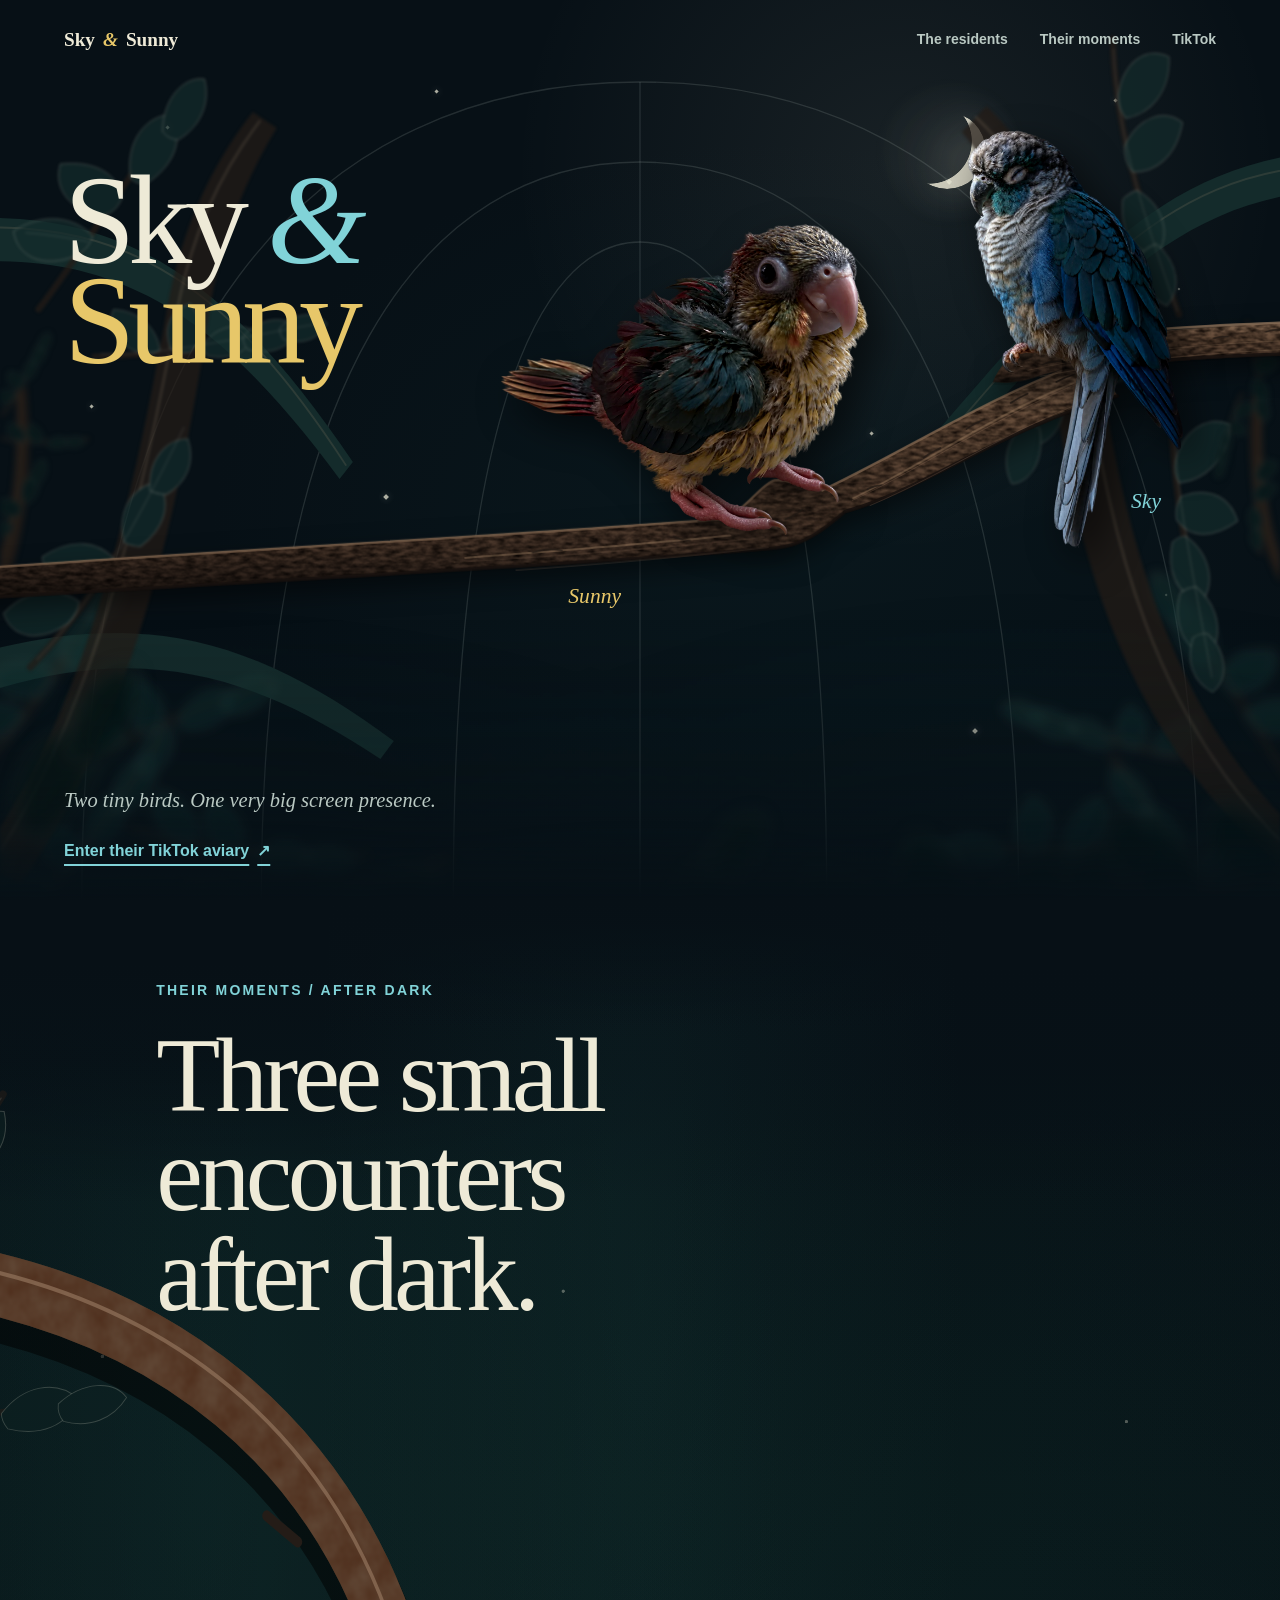
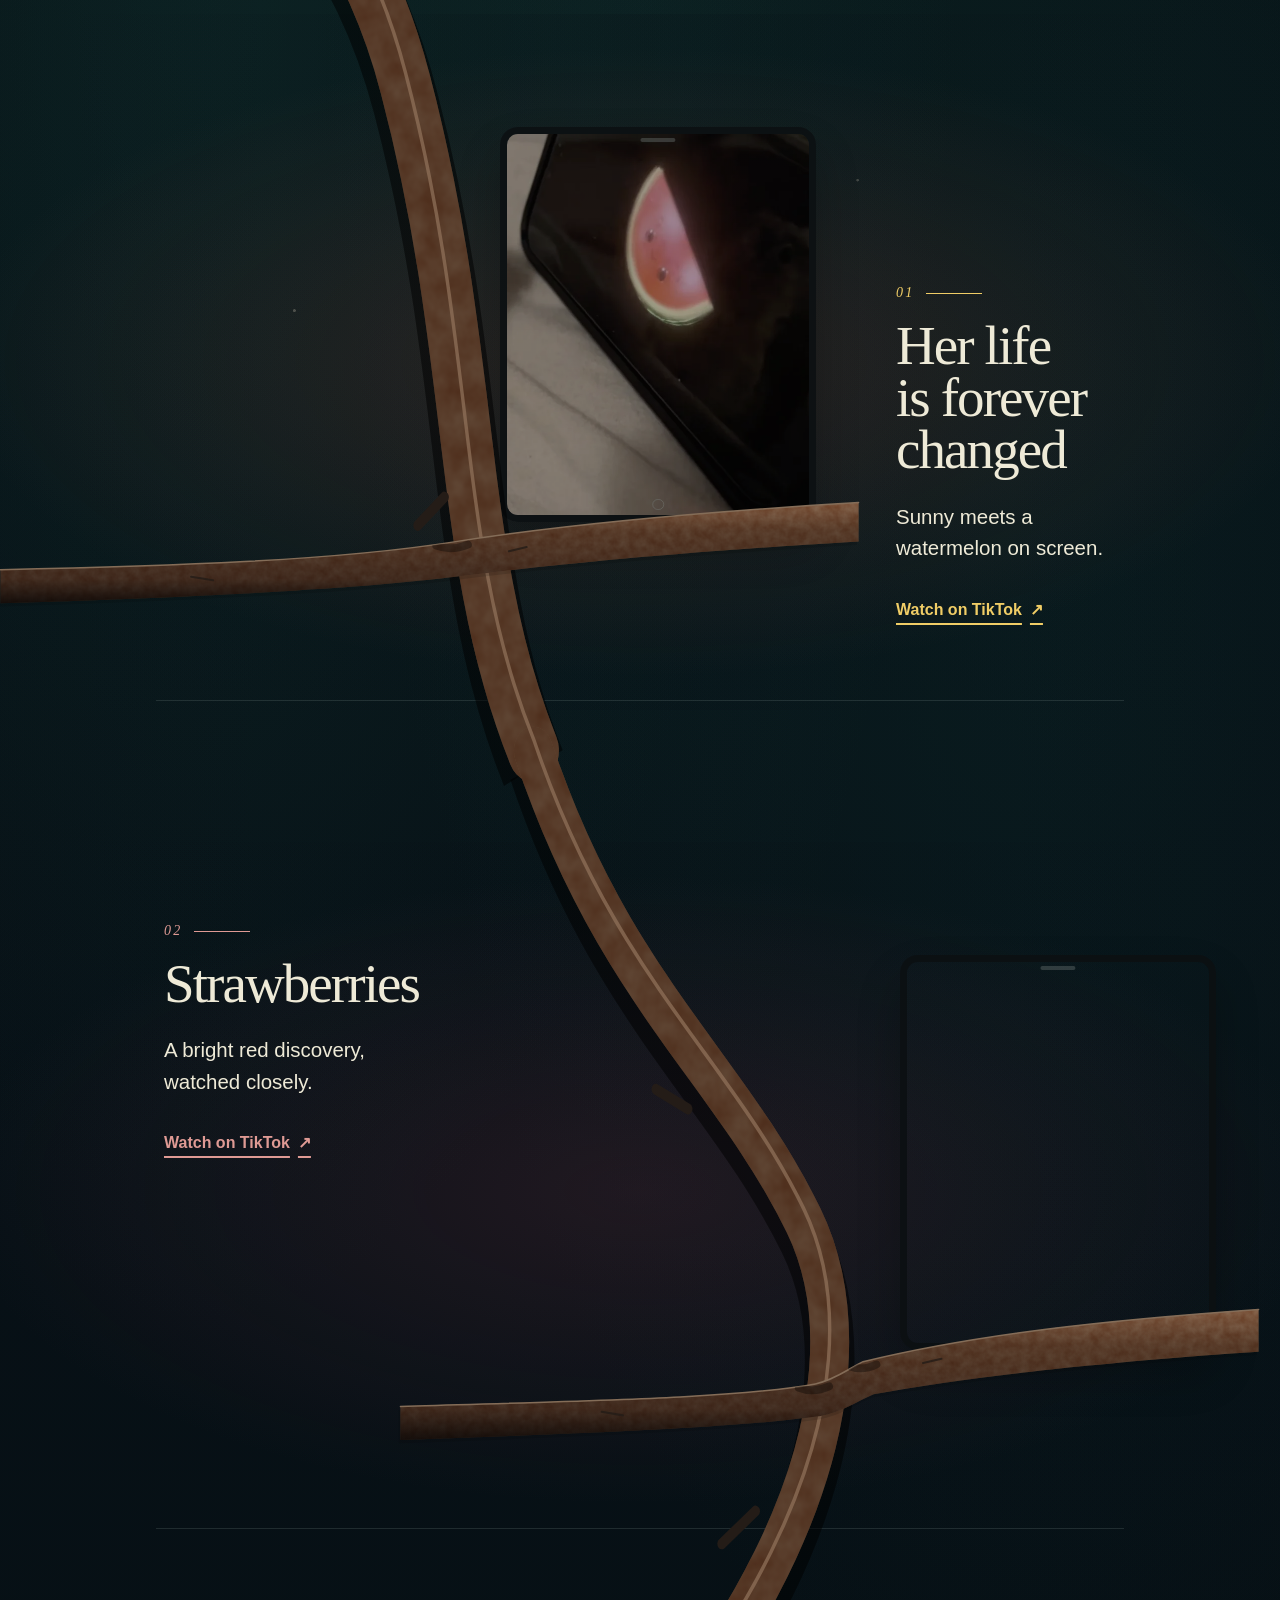
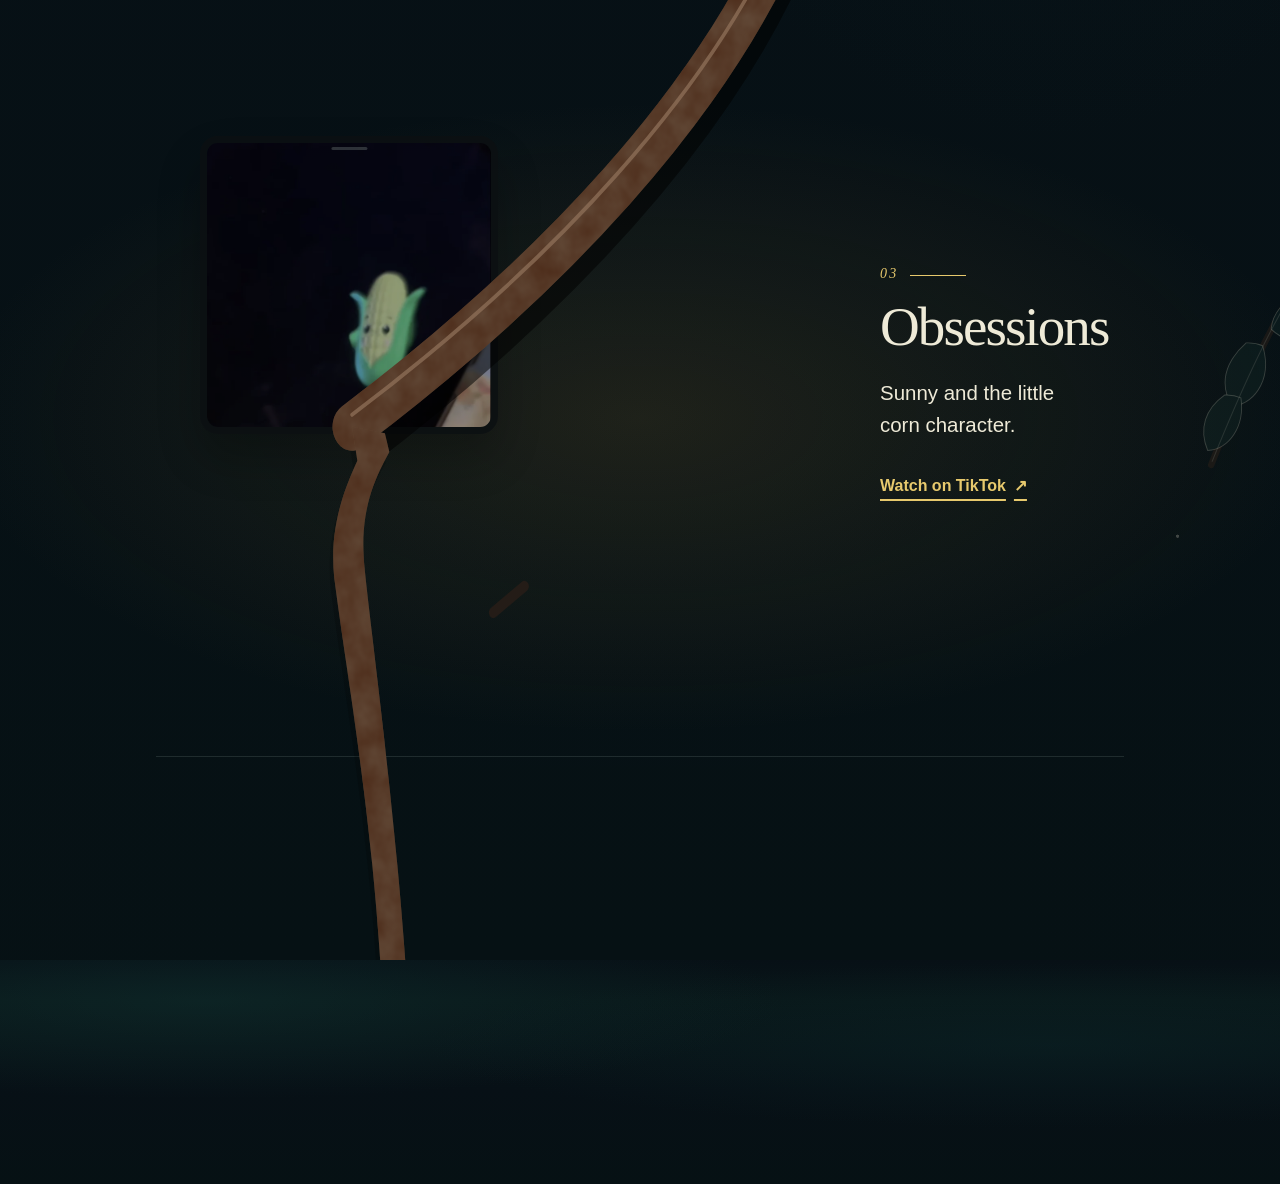
==== commit d1fdad48: "perf: add Service Worker caching, resource preloads, and PWA manifest for instant loading - Add Serv" ====
--- a/index.html
+++ b/index.html
@@ -3,9 +3,17 @@
 <head>
   <meta charset="utf-8">
   <meta name="viewport" content="width=device-width, initial-scale=1">
+  <meta name="theme-color" content="#071016">
   <meta name="description" content="Enter Sky and Sunny’s moonlit aviary and watch three authentic moments from their TikTok account.">
   <title>Sky &amp; Sunny | Night Aviary</title>
   <link rel="icon" href="data:,">
+  <link rel="manifest" href="/site.webmanifest">
+  <link rel="preconnect" href="https://www.tiktok.com" crossorigin>
+  <link rel="dns-prefetch" href="https://www.tiktok.com">
+  <link rel="preload" as="style" href="/styles.css">
+  <link rel="preload" as="script" href="/script.js">
+  <link rel="preload" as="image" href="/assets/sunny-cutout.webp" type="image/webp" fetchpriority="high">
+  <link rel="preload" as="image" href="/assets/sky-cutout.webp" type="image/webp" fetchpriority="high">
   <link rel="stylesheet" href="/styles.css">
   <script src="/script.js" defer></script>
 </head>
@@ -184,7 +192,7 @@
               <path class="support-grain support-connector support-connector-wide" d="M1256 1012C1500 900 1770 712 2074 590M1320 1030C1584 918 1818 758 2110 650"></path>
               <path class="support-grain support-connector support-connector-tablet" d="M1248 1016C1360 900 1490 733 1648 600M1292 1030C1420 914 1542 784 1682 642"></path>
             </svg>
-            <img class="resident-cutout" src="/assets/sunny-cutout.webp" width="1366" height="1152" alt="Sunny, a small green-and-yellow bird with a rosy tail and visible pink feet.">
+            <img class="resident-cutout" src="/assets/sunny-cutout.webp" width="1366" height="1152" alt="Sunny, a small green-and-yellow bird with a rosy tail and visible pink feet." loading="eager" decoding="async" fetchpriority="high">
             <figcaption>Sunny</figcaption>
           </figure>
           <figure class="resident resident-sky" data-face="sky">
@@ -219,7 +227,7 @@
               <path class="support-fissure" d="M436 868Q468 854 502 856M650 820Q682 806 716 808M842 792Q876 780 910 783M1060 772Q1088 764 1114 766M1250 748Q1282 738 1318 741"></path>
               <path class="support-grain" d="M386 888C674 826 1014 790 1390 778M430 910C740 852 1048 822 1382 810"></path>
             </svg>
-            <img class="resident-cutout" src="/assets/sky-cutout.webp" width="1024" height="1536" alt="Sky, a turquoise-and-grey bird ready to settle on the shared branch.">
+            <img class="resident-cutout" src="/assets/sky-cutout.webp" width="1024" height="1536" alt="Sky, a turquoise-and-grey bird ready to settle on the shared branch." loading="eager" decoding="async" fetchpriority="high">
             <figcaption>Sky</figcaption>
           </figure>
         </div>
--- a/styles.css
+++ b/styles.css
@@ -299,9 +299,9 @@
   right: 0;
   bottom: -1px;
   left: 0;
-  z-index: var(--layer-middle);
+  z-index: var(--layer-front);
   height: clamp(11rem, 22vw, 22rem);
-  background: linear-gradient(180deg, transparent 0%, rgba(7, 16, 22, 0.16) 72%, rgba(7, 16, 22, 0.28) 100%);
+  background: linear-gradient(180deg, transparent 0%, rgba(7, 16, 22, 0.3) 60%, var(--color-canvas) 100%);
   content: "";
   pointer-events: none;
 }
@@ -421,8 +421,11 @@
     radial-gradient(ellipse at 17% 100%, var(--color-hero-haze-canopy), transparent 46%),
     radial-gradient(ellipse at 78% 100%, var(--color-hero-haze-canopy), transparent 48%);
   content: "";
+  opacity: 0.72;
+}
+
+.entrance-complete .canopy-back::after {
   filter: blur(var(--blur-distant));
-  opacity: 0.72;
 }
 
 .distant-undergrowth {
@@ -431,8 +434,11 @@
   width: min(39vw, 42rem);
   height: 68%;
   fill: var(--color-vegetation-distant);
+  opacity: 0.74;
+}
+
+.entrance-complete .distant-undergrowth {
   filter: blur(var(--blur-undergrowth-distant));
-  opacity: 0.74;
 }
 
 .distant-undergrowth-left {
@@ -453,8 +459,11 @@
 
 .middle-foliage {
   width: min(42vw, 36rem);
+  opacity: 0.72;
+}
+
+.entrance-complete .middle-foliage {
   filter: blur(var(--blur-distant));
-  opacity: 0.72;
 }
 
 .foliage-left,
@@ -605,6 +614,9 @@
   z-index: var(--layer-middle);
   width: 100%;
   height: 100%;
+}
+
+.entrance-complete .resident-support {
   filter: drop-shadow(var(--shadow-support-depth));
 }
 
@@ -637,10 +649,18 @@
 }
 
 .resident-sunny .support-bark-texture {
+  filter: none;
+}
+
+.entrance-complete .resident-sunny .support-bark-texture {
   filter: url(#sunny-bark-relief);
 }
 
 .resident-sky .support-bark-texture {
+  filter: none;
+}
+
+.entrance-complete .resident-sky .support-bark-texture {
   filter: url(#sky-bark-relief);
 }
 
@@ -759,6 +779,10 @@
 .habitat-branch .branch-main {
   stroke: var(--color-bark-mid);
   stroke-width: var(--line-branch);
+  filter: none;
+}
+
+.entrance-complete .habitat-branch .branch-main {
   filter: url(#moment-bark-relief);
 }
 
@@ -823,8 +847,11 @@
 
 .front-foliage {
   width: min(12vw, 11rem);
+  opacity: 0.9;
+}
+
+.entrance-complete .front-foliage {
   filter: blur(var(--blur-foreground));
-  opacity: 0.9;
 }
 
 .canopy-foreground::after {
@@ -838,6 +865,9 @@
     radial-gradient(ellipse at 50% 115%, var(--color-hero-haze-foreground), transparent 48%),
     radial-gradient(ellipse at 89% 95%, var(--color-hero-haze-foreground), transparent 44%);
   content: "";
+}
+
+.entrance-complete .canopy-foreground::after {
   filter: blur(var(--blur-foreground));
 }
 
@@ -849,8 +879,11 @@
   width: 114%;
   height: 51%;
   fill: var(--color-vegetation-foreground);
+  opacity: 0.9;
+}
+
+.entrance-complete .foreground-undergrowth {
   filter: blur(var(--blur-undergrowth-foreground));
-  opacity: 0.9;
 }
 
 .branch-front {
@@ -880,6 +913,8 @@
   overflow: hidden;
   padding: var(--space-10) var(--gutter);
   background: var(--surface-night-atmosphere);
+  content-visibility: auto;
+  contain-intrinsic-size: auto 300rem;
 }
 
 .moments-habitat::before,
@@ -966,12 +1001,20 @@
 .habitat-branch .compact-branch-main {
   fill: var(--color-bark-mid);
   stroke: none;
+  filter: none;
+}
+
+.entrance-complete .habitat-branch .compact-branch-main {
   filter: url(#moment-bark-relief);
 }
 
 .habitat-branch .branch-main.segment-three {
   fill: var(--color-bark-mid);
   stroke: none;
+  filter: none;
+}
+
+.entrance-complete .habitat-branch .branch-main.segment-three {
   filter: url(#moment-bark-relief);
 }
 
@@ -1171,6 +1214,10 @@
 
 .moment-support .support-wood {
   fill: url(#sunny-bark-gradient);
+  filter: none;
+}
+
+.entrance-complete .moment-support .support-wood {
   filter: url(#moment-bark-relief);
 }
 
@@ -1186,6 +1233,15 @@
   overflow: hidden;
   background: var(--surface-night-atmosphere);
   color: var(--color-text-quiet);
+  content-visibility: auto;
+  contain-intrinsic-size: auto 14rem;
+}
+
+.site-footer::after {
+  background:
+    linear-gradient(180deg, #061114 0%, rgba(6, 17, 20, 0.94) 1.5rem, transparent 8rem),
+    radial-gradient(ellipse at 50% 12%, var(--color-night-haze), transparent 36%),
+    linear-gradient(90deg, var(--color-night-side-edge), transparent 22%, transparent 78%, var(--color-night-edge));
 }
 
 .site-footer > * {
@@ -1213,13 +1269,18 @@
     var(--surface-night-atmosphere);
 }
 
+.moments-habitat::after {
+  background:
+    linear-gradient(180deg, var(--color-canvas) 0%, rgba(7, 16, 22, 0.94) 1.5rem, transparent 8rem),
+    radial-gradient(ellipse at 50% 12%, var(--color-night-haze), transparent 36%),
+    linear-gradient(90deg, var(--color-night-side-edge), transparent 22%, transparent 78%, var(--color-night-edge));
+}
+
 .moments-intro {
   position: relative;
   min-height: min(72svh, 48rem);
-  display: grid;
-  align-items: end;
   margin-bottom: 0;
-  padding: 8rem 8% 9rem;
+  padding: 5rem 8% 12rem;
 }
 
 .moments-intro::after {
@@ -1304,7 +1365,6 @@
 }
 
 .moment-opening {
-  z-index: var(--layer-content);
   grid-column: span 8;
   grid-row: 1;
 }
@@ -1338,14 +1398,43 @@
 
 .moment-context {
   width: 42%;
-  border-radius: 0;
+  border: clamp(0.28rem, 0.55vw, 0.5rem) solid rgba(16, 22, 27, 0.96);
+  border-radius: clamp(0.75rem, 1.4vw, 1.2rem);
   box-shadow: 0 1.5rem 3rem rgba(0, 0, 0, 0.28);
   filter: saturate(0.82) brightness(0.72);
   opacity: 0.92;
 }
 
+.moment-context::before,
+.moment-context::after {
+  position: absolute;
+  z-index: var(--layer-front);
+  left: 50%;
+  content: "";
+  pointer-events: none;
+  transform: translateX(-50%);
+}
+
+.moment-context::before {
+  top: 0.28rem;
+  width: 2.2rem;
+  height: 0.2rem;
+  border-radius: 999px;
+  background: rgba(186, 201, 195, 0.34);
+}
+
+.moment-context::after {
+  bottom: 0.28rem;
+  width: 0.72rem;
+  height: 0.72rem;
+  border: 1px solid rgba(186, 201, 195, 0.34);
+  border-radius: 50%;
+}
+
 .moment-obsessions .moment-context {
-  width: 58%;
+  left: 8%;
+  width: 66%;
+  z-index: var(--layer-back);
 }
 
 .moment-bird {
@@ -1752,7 +1841,7 @@
 @media (max-width: 52rem) {
   .moments-intro {
     min-height: min(45svh, 28rem);
-    padding: 5rem 8% 4rem;
+    padding: 1rem 8% 8rem;
   }
 
   .moments-intro h2 {
@@ -1792,7 +1881,12 @@
   }
 
   .moment-obsessions .moment-context {
-    width: 58%;
+    left: 6%;
+    width: 66%;
+  }
+
+  .moment-context {
+    border-radius: 0.85rem;
   }
 
   .moment-bird,
--- a/styles.css
+++ b/styles.css
@@ -299,9 +299,9 @@
   right: 0;
   bottom: -1px;
   left: 0;
-  z-index: var(--layer-middle);
+  z-index: var(--layer-front);
   height: clamp(11rem, 22vw, 22rem);
-  background: linear-gradient(180deg, transparent 0%, rgba(7, 16, 22, 0.16) 72%, rgba(7, 16, 22, 0.28) 100%);
+  background: linear-gradient(180deg, transparent 0%, rgba(7, 16, 22, 0.3) 60%, var(--color-canvas) 100%);
   content: "";
   pointer-events: none;
 }
@@ -421,8 +421,11 @@
     radial-gradient(ellipse at 17% 100%, var(--color-hero-haze-canopy), transparent 46%),
     radial-gradient(ellipse at 78% 100%, var(--color-hero-haze-canopy), transparent 48%);
   content: "";
+  opacity: 0.72;
+}
+
+.entrance-complete .canopy-back::after {
   filter: blur(var(--blur-distant));
-  opacity: 0.72;
 }
 
 .distant-undergrowth {
@@ -431,8 +434,11 @@
   width: min(39vw, 42rem);
   height: 68%;
   fill: var(--color-vegetation-distant);
+  opacity: 0.74;
+}
+
+.entrance-complete .distant-undergrowth {
   filter: blur(var(--blur-undergrowth-distant));
-  opacity: 0.74;
 }
 
 .distant-undergrowth-left {
@@ -453,8 +459,11 @@
 
 .middle-foliage {
   width: min(42vw, 36rem);
+  opacity: 0.72;
+}
+
+.entrance-complete .middle-foliage {
   filter: blur(var(--blur-distant));
-  opacity: 0.72;
 }
 
 .foliage-left,
@@ -605,6 +614,9 @@
   z-index: var(--layer-middle);
   width: 100%;
   height: 100%;
+}
+
+.entrance-complete .resident-support {
   filter: drop-shadow(var(--shadow-support-depth));
 }
 
@@ -637,10 +649,18 @@
 }
 
 .resident-sunny .support-bark-texture {
+  filter: none;
+}
+
+.entrance-complete .resident-sunny .support-bark-texture {
   filter: url(#sunny-bark-relief);
 }
 
 .resident-sky .support-bark-texture {
+  filter: none;
+}
+
+.entrance-complete .resident-sky .support-bark-texture {
   filter: url(#sky-bark-relief);
 }
 
@@ -759,6 +779,10 @@
 .habitat-branch .branch-main {
   stroke: var(--color-bark-mid);
   stroke-width: var(--line-branch);
+  filter: none;
+}
+
+.entrance-complete .habitat-branch .branch-main {
   filter: url(#moment-bark-relief);
 }
 
@@ -823,8 +847,11 @@
 
 .front-foliage {
   width: min(12vw, 11rem);
+  opacity: 0.9;
+}
+
+.entrance-complete .front-foliage {
   filter: blur(var(--blur-foreground));
-  opacity: 0.9;
 }
 
 .canopy-foreground::after {
@@ -838,6 +865,9 @@
     radial-gradient(ellipse at 50% 115%, var(--color-hero-haze-foreground), transparent 48%),
     radial-gradient(ellipse at 89% 95%, var(--color-hero-haze-foreground), transparent 44%);
   content: "";
+}
+
+.entrance-complete .canopy-foreground::after {
   filter: blur(var(--blur-foreground));
 }
 
@@ -849,8 +879,11 @@
   width: 114%;
   height: 51%;
   fill: var(--color-vegetation-foreground);
+  opacity: 0.9;
+}
+
+.entrance-complete .foreground-undergrowth {
   filter: blur(var(--blur-undergrowth-foreground));
-  opacity: 0.9;
 }
 
 .branch-front {
@@ -880,6 +913,8 @@
   overflow: hidden;
   padding: var(--space-10) var(--gutter);
   background: var(--surface-night-atmosphere);
+  content-visibility: auto;
+  contain-intrinsic-size: auto 300rem;
 }
 
 .moments-habitat::before,
@@ -966,12 +1001,20 @@
 .habitat-branch .compact-branch-main {
   fill: var(--color-bark-mid);
   stroke: none;
+  filter: none;
+}
+
+.entrance-complete .habitat-branch .compact-branch-main {
   filter: url(#moment-bark-relief);
 }
 
 .habitat-branch .branch-main.segment-three {
   fill: var(--color-bark-mid);
   stroke: none;
+  filter: none;
+}
+
+.entrance-complete .habitat-branch .branch-main.segment-three {
   filter: url(#moment-bark-relief);
 }
 
@@ -1171,6 +1214,10 @@
 
 .moment-support .support-wood {
   fill: url(#sunny-bark-gradient);
+  filter: none;
+}
+
+.entrance-complete .moment-support .support-wood {
   filter: url(#moment-bark-relief);
 }
 
@@ -1186,6 +1233,15 @@
   overflow: hidden;
   background: var(--surface-night-atmosphere);
   color: var(--color-text-quiet);
+  content-visibility: auto;
+  contain-intrinsic-size: auto 14rem;
+}
+
+.site-footer::after {
+  background:
+    linear-gradient(180deg, #061114 0%, rgba(6, 17, 20, 0.94) 1.5rem, transparent 8rem),
+    radial-gradient(ellipse at 50% 12%, var(--color-night-haze), transparent 36%),
+    linear-gradient(90deg, var(--color-night-side-edge), transparent 22%, transparent 78%, var(--color-night-edge));
 }
 
 .site-footer > * {
@@ -1213,13 +1269,18 @@
     var(--surface-night-atmosphere);
 }
 
+.moments-habitat::after {
+  background:
+    linear-gradient(180deg, var(--color-canvas) 0%, rgba(7, 16, 22, 0.94) 1.5rem, transparent 8rem),
+    radial-gradient(ellipse at 50% 12%, var(--color-night-haze), transparent 36%),
+    linear-gradient(90deg, var(--color-night-side-edge), transparent 22%, transparent 78%, var(--color-night-edge));
+}
+
 .moments-intro {
   position: relative;
   min-height: min(72svh, 48rem);
-  display: grid;
-  align-items: end;
   margin-bottom: 0;
-  padding: 8rem 8% 9rem;
+  padding: 5rem 8% 12rem;
 }
 
 .moments-intro::after {
@@ -1304,7 +1365,6 @@
 }
 
 .moment-opening {
-  z-index: var(--layer-content);
   grid-column: span 8;
   grid-row: 1;
 }
@@ -1338,14 +1398,43 @@
 
 .moment-context {
   width: 42%;
-  border-radius: 0;
+  border: clamp(0.28rem, 0.55vw, 0.5rem) solid rgba(16, 22, 27, 0.96);
+  border-radius: clamp(0.75rem, 1.4vw, 1.2rem);
   box-shadow: 0 1.5rem 3rem rgba(0, 0, 0, 0.28);
   filter: saturate(0.82) brightness(0.72);
   opacity: 0.92;
 }
 
+.moment-context::before,
+.moment-context::after {
+  position: absolute;
+  z-index: var(--layer-front);
+  left: 50%;
+  content: "";
+  pointer-events: none;
+  transform: translateX(-50%);
+}
+
+.moment-context::before {
+  top: 0.28rem;
+  width: 2.2rem;
+  height: 0.2rem;
+  border-radius: 999px;
+  background: rgba(186, 201, 195, 0.34);
+}
+
+.moment-context::after {
+  bottom: 0.28rem;
+  width: 0.72rem;
+  height: 0.72rem;
+  border: 1px solid rgba(186, 201, 195, 0.34);
+  border-radius: 50%;
+}
+
 .moment-obsessions .moment-context {
-  width: 58%;
+  left: 8%;
+  width: 66%;
+  z-index: var(--layer-back);
 }
 
 .moment-bird {
@@ -1752,7 +1841,7 @@
 @media (max-width: 52rem) {
   .moments-intro {
     min-height: min(45svh, 28rem);
-    padding: 5rem 8% 4rem;
+    padding: 1rem 8% 8rem;
   }
 
   .moments-intro h2 {
@@ -1792,7 +1881,12 @@
   }
 
   .moment-obsessions .moment-context {
-    width: 58%;
+    left: 6%;
+    width: 66%;
+  }
+
+  .moment-context {
+    border-radius: 0.85rem;
   }
 
   .moment-bird,
